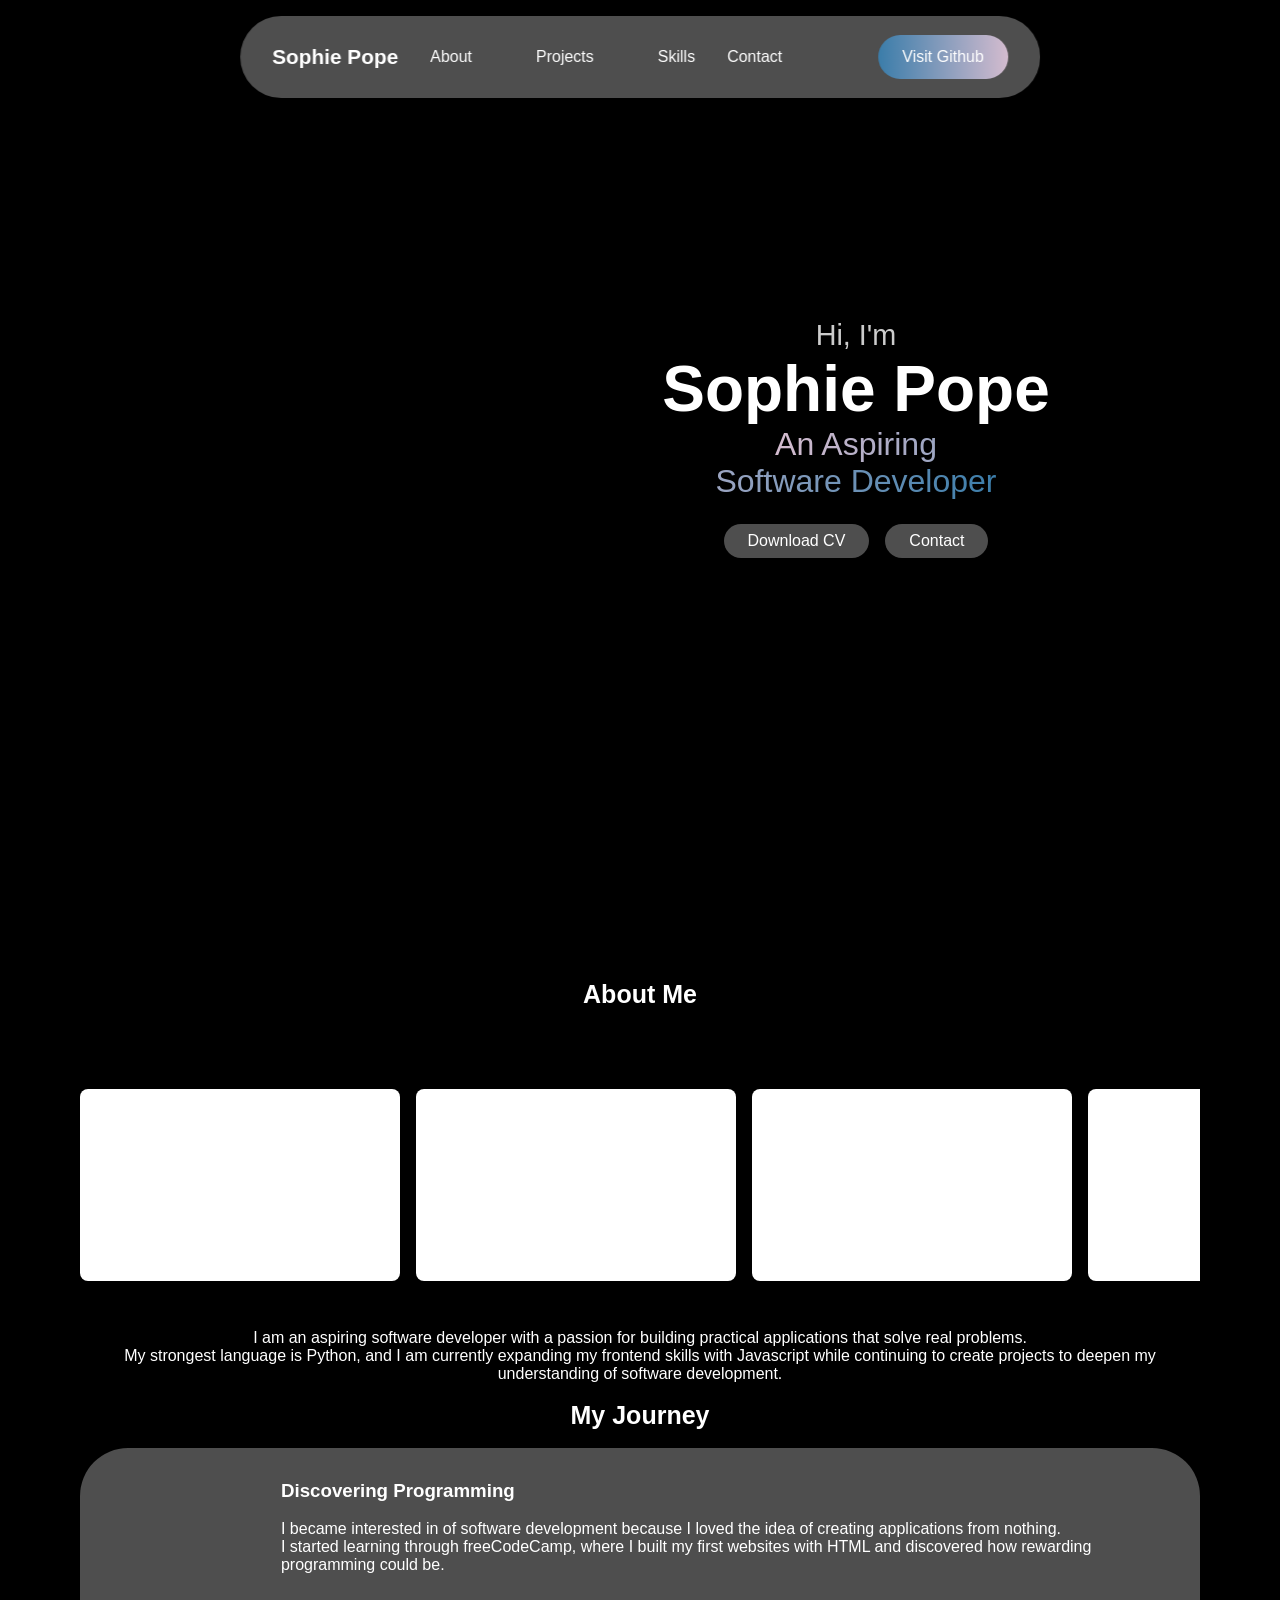
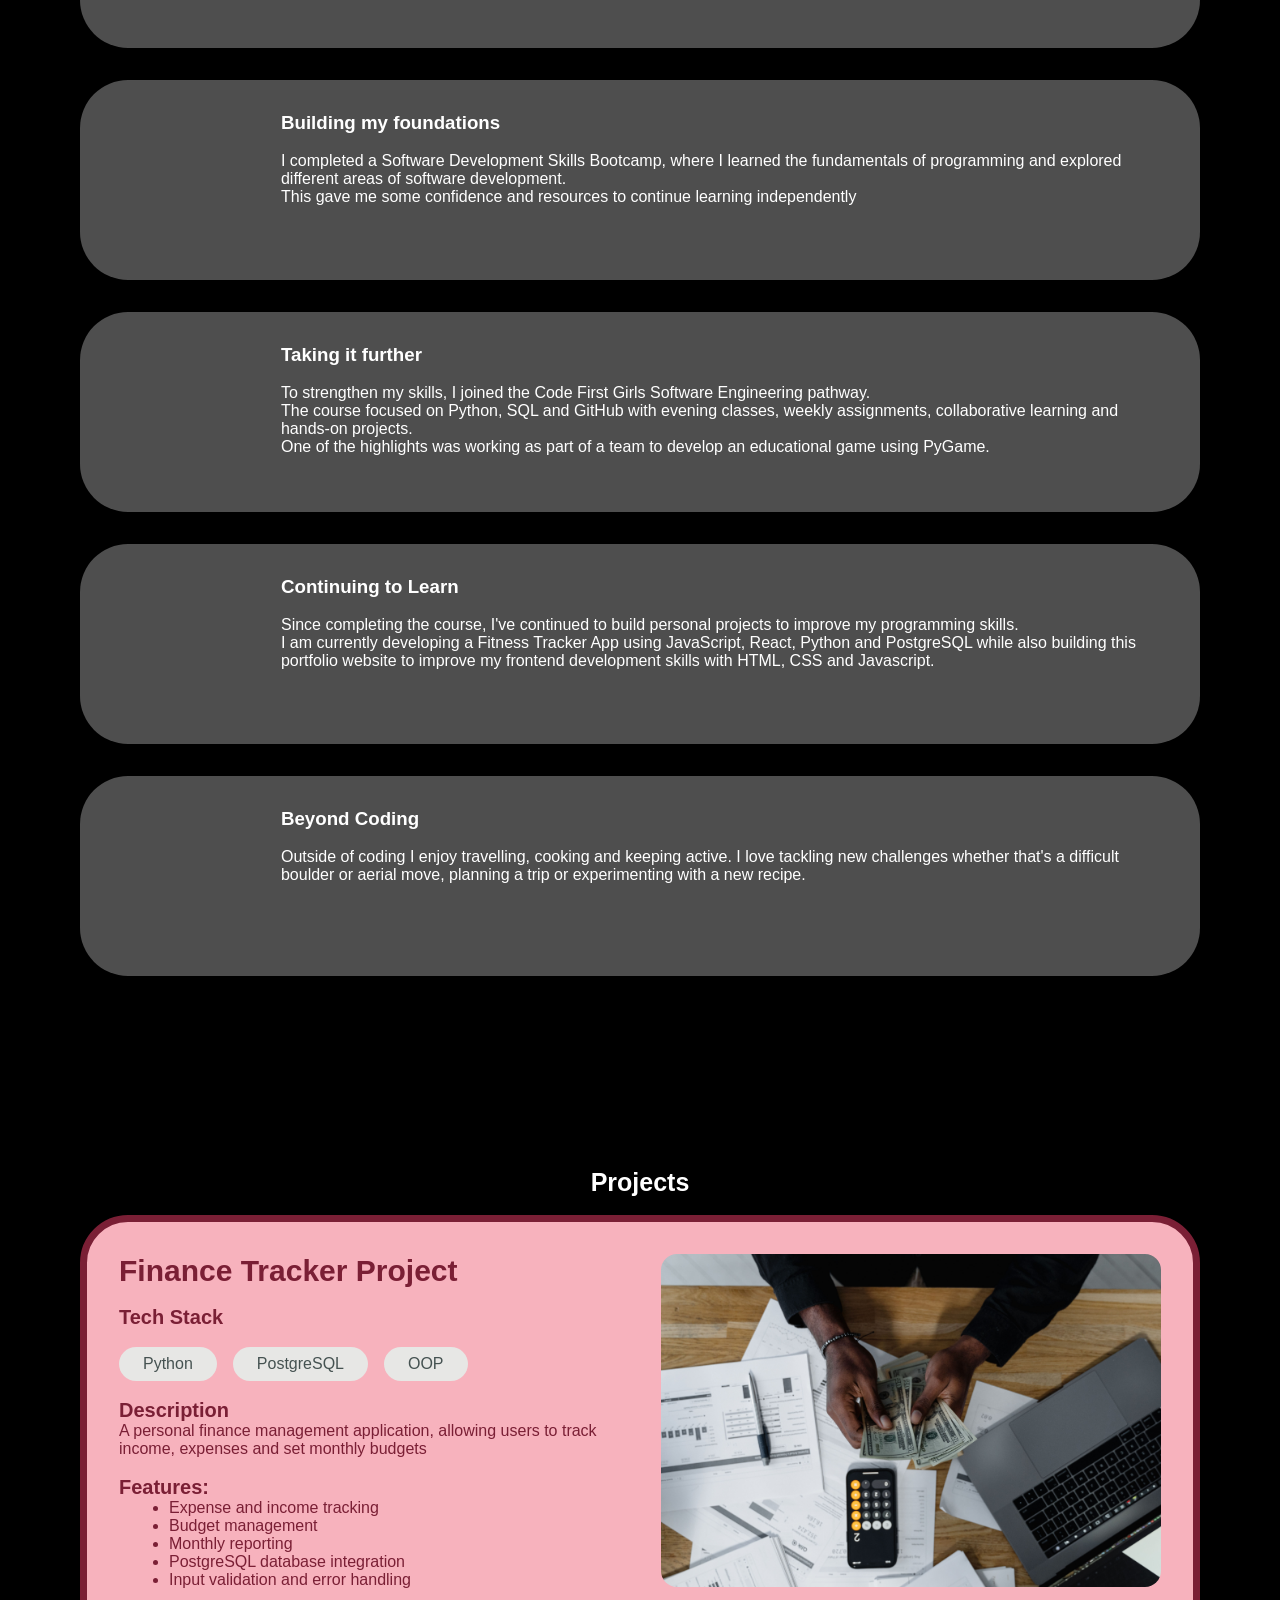
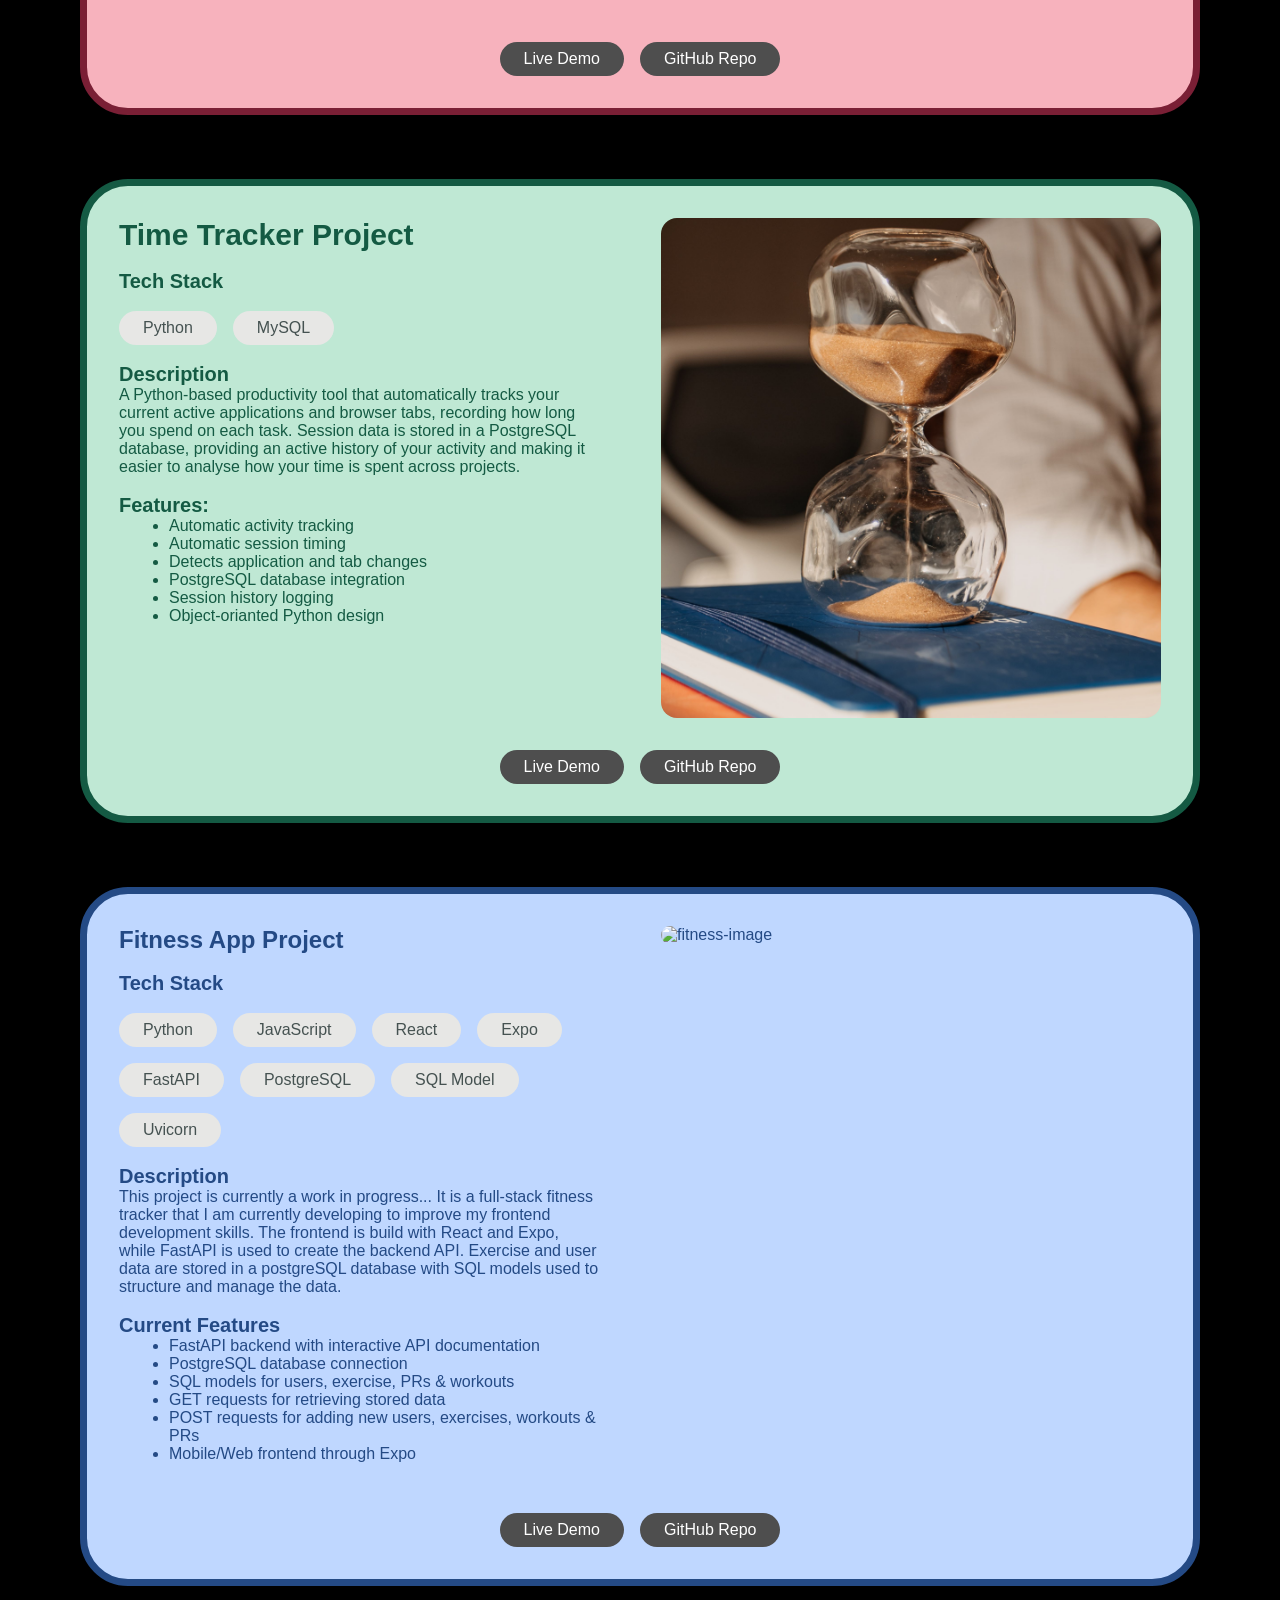
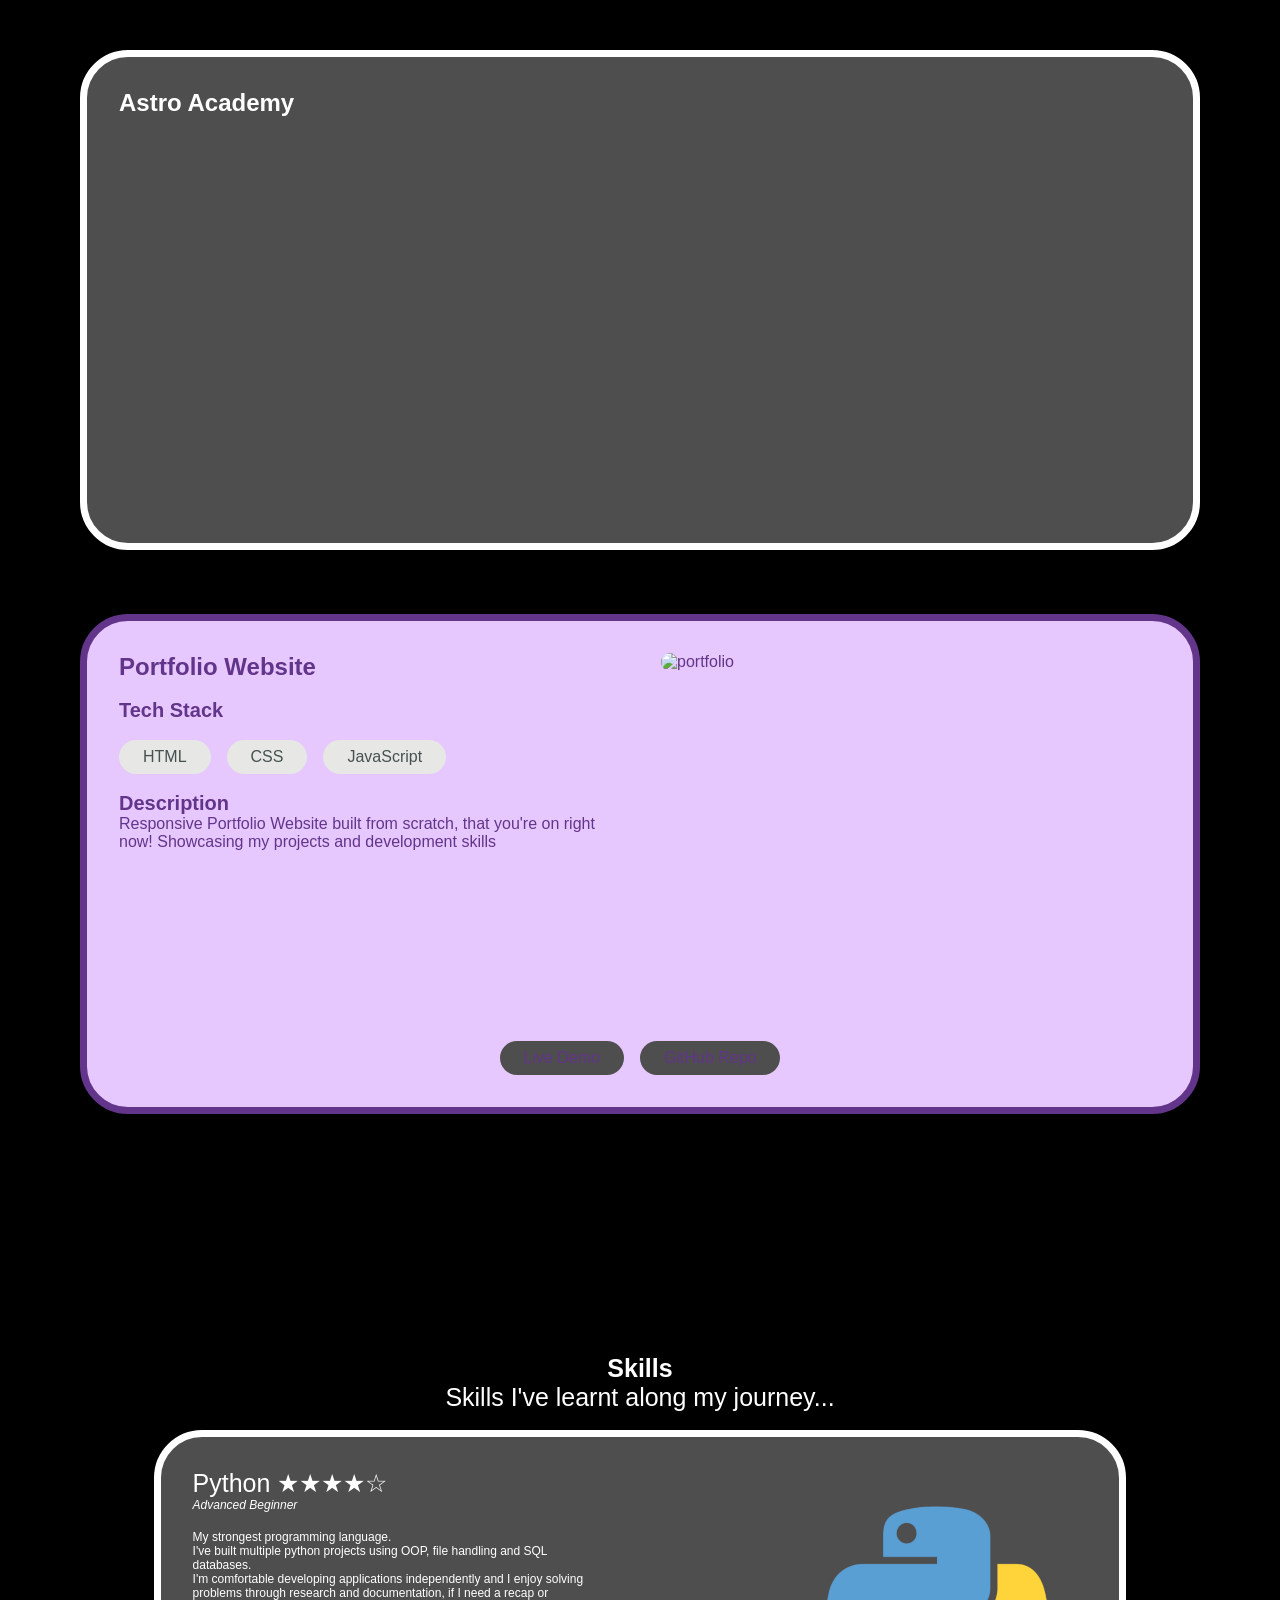
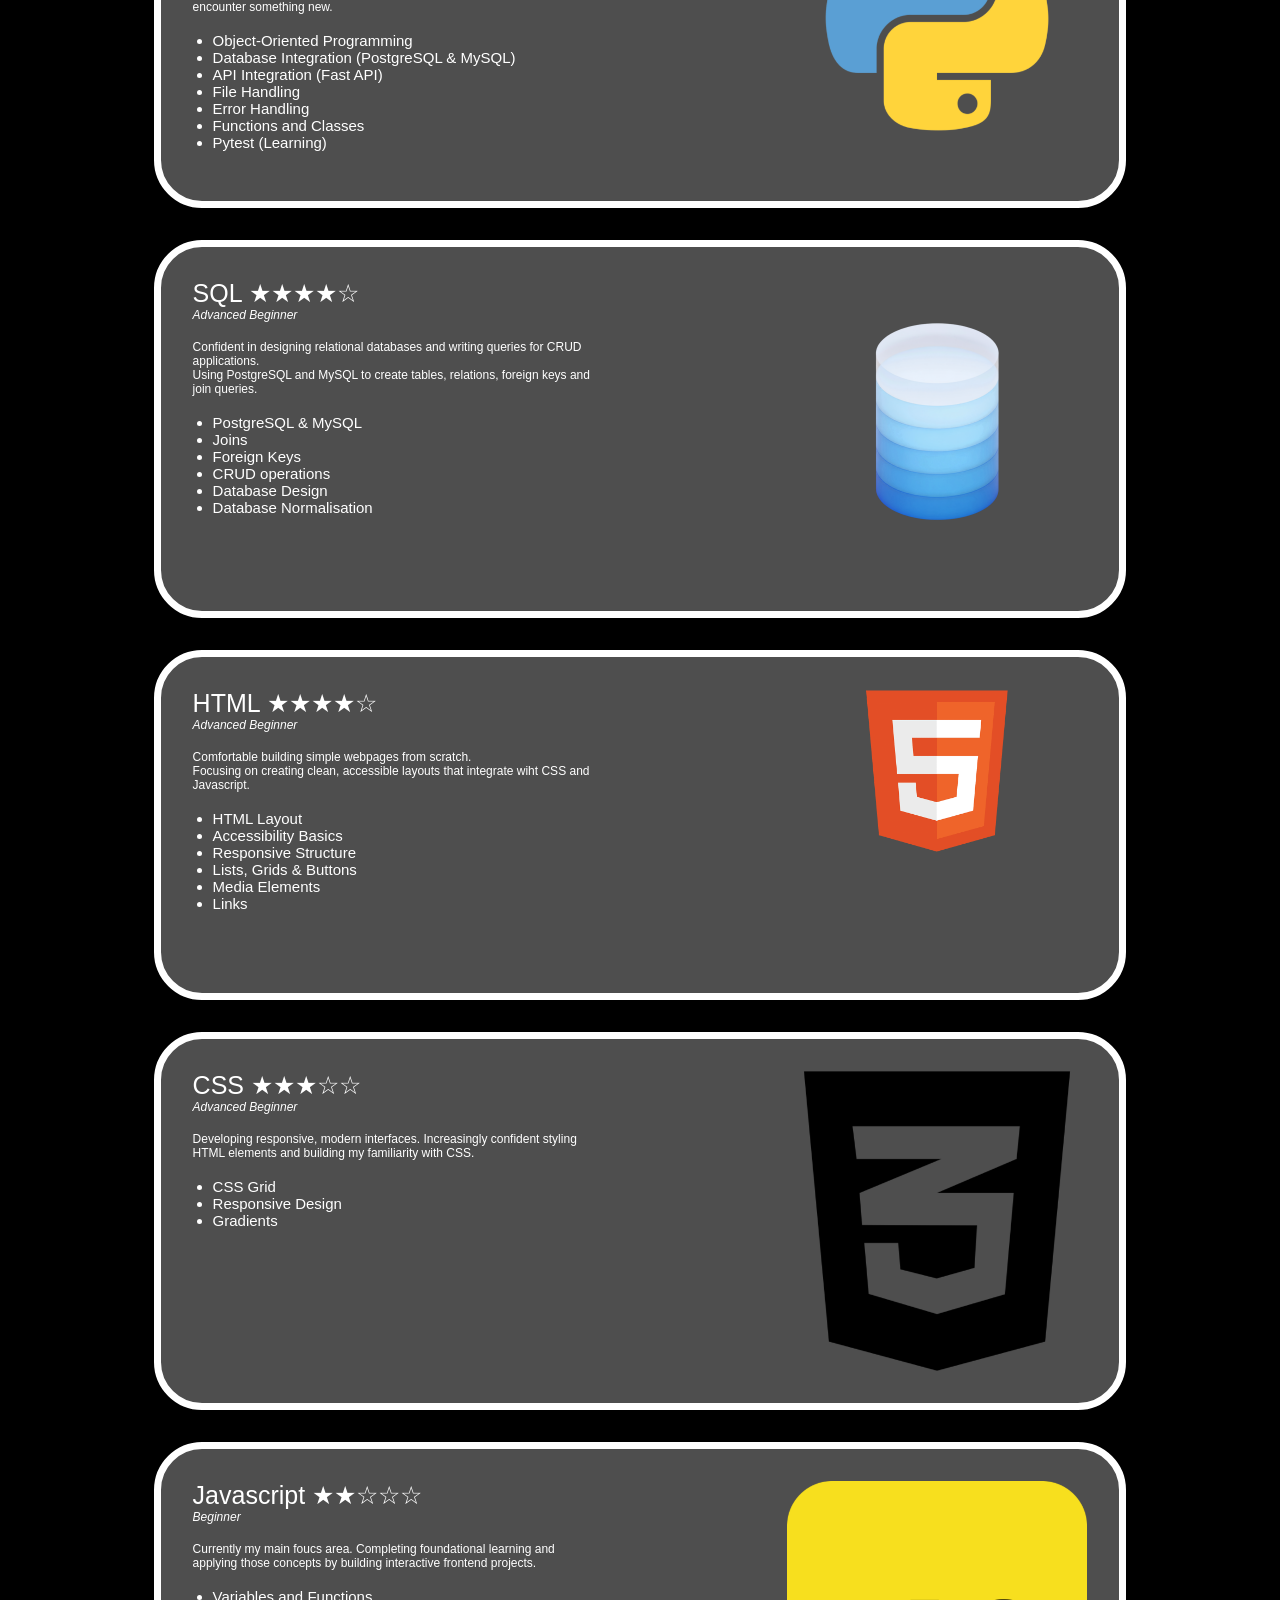
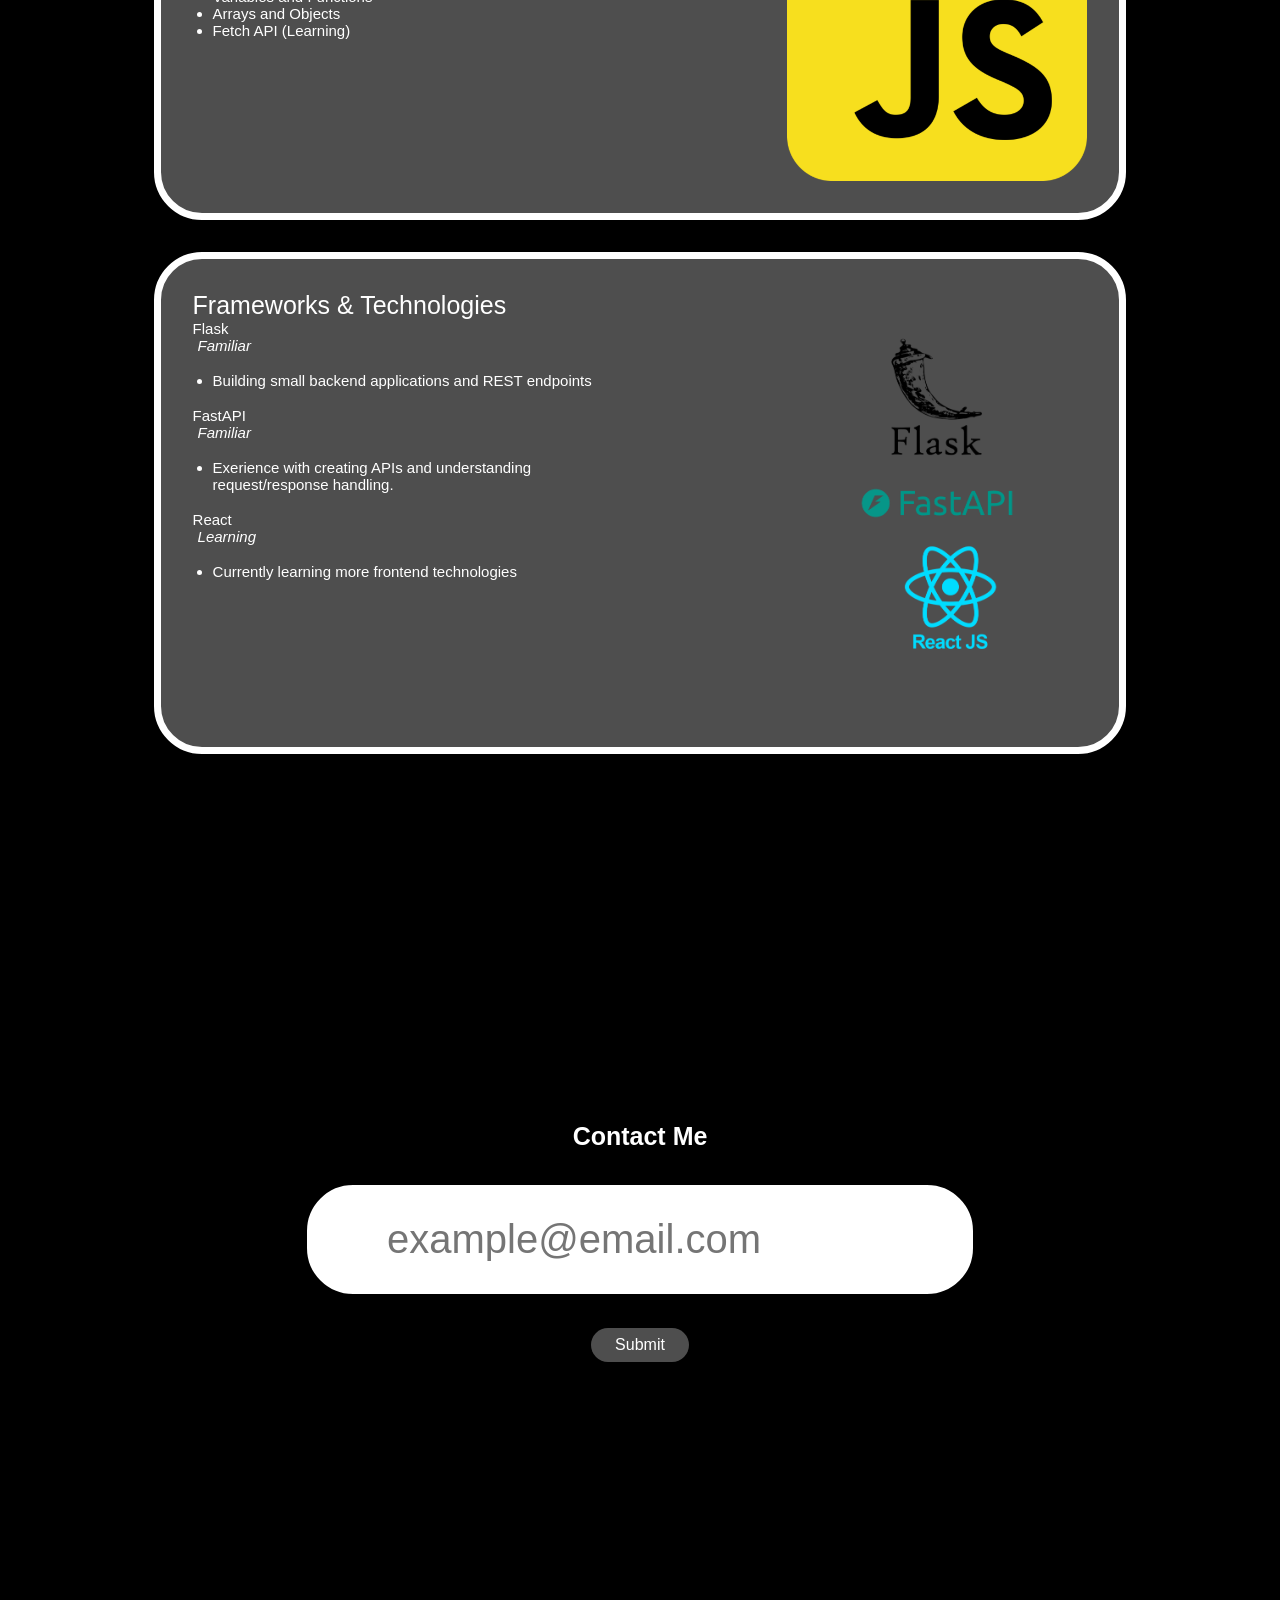
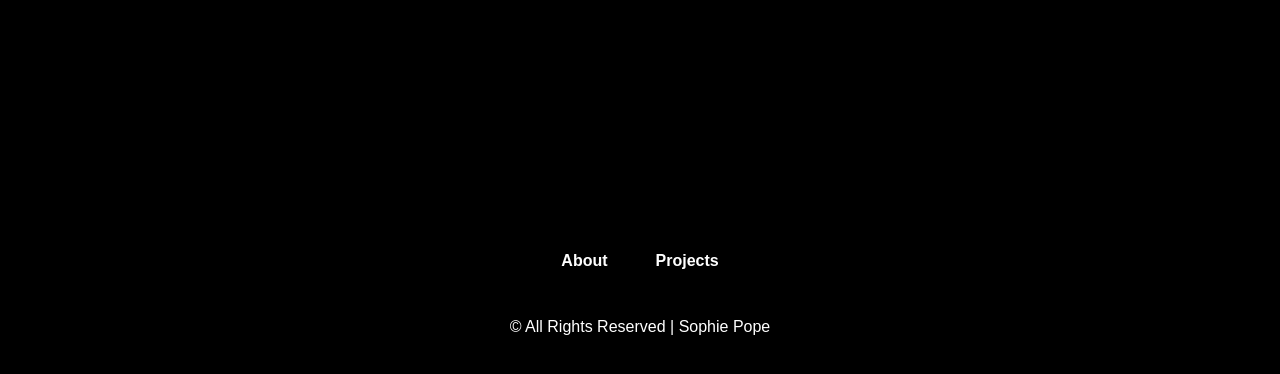
==== index.html @ 1cb298e9 "Adding an about me carousel" ====
<!DOCTYPE html>
<html lang="en">
  <head>
    <meta charset="UTF-8">
    <meta name="viewport" content="width=device-width, initial-scale=1.0"/>
    <link rel="stylesheet" href="styles.css"/>
    <link rel="stylesheet" href="https://cdnjs.cloudflare.com/ajax/libs/font-awesome/7.0.1/css/all.min.css"/>
    <title>Portfolio Website</title>
  </head>
  <body>
    <header class="header">
      <a href="#" class="logo"><span>Sophie Pope</span></a>

      <nav id="navbar">
        <ul class="nav-links">
          <li><a class="nav-link" href="#about">About</li>
          <li><a class="nav-link" href="#projects">Projects</li>
          <li><a class="nav-link" href="#skills">Skills</a></li>
          <li><a class="nav-link" href="#contact">Contact</li>
          </ul>
      </nav>
      
      <i class="fa-solid fa-bars" id="menu-icon"></i>

      <a href="https://github.com/sophpope" target="_blank">
        <button class="visit-btn">Visit Github</button>
      </a>
    </header>

    <section id="about" class="about">
      <div class="about-container">
        <img src="img.jpg" alt="">

        <div class="info-box">
          <div class="text">
            <h3>Hi, I'm</h3>
            <h1>Sophie Pope</h1>
            <span>An Aspiring <br> Software Developer</span>
          </div>

          <div class="btn-group">
            <div class="btn">Download CV</div>
            <div class="btn">Contact</div>
          </div>

          <div class="socials">
            <a href="https://github.com/sophpope" target="_blank">
              <i class="fa-brands fa-square-github"></i>
            </a>
            
            <a href="https://linkedin.com/in/sophie-pope-9448012b9" target="_blank">
              <i class="fa-brands fa-square-linkedin"></i>
            </a>
            
          </div>
        </div>
      </div>
    </section> 

    <section id="about-me" class="about-me">
      <div class="about-grid">
        <h2 class="section-title">About Me</h2>

        <div class="about-info">

          <div class="carousel">

            <div class="card">Card 1</div>
            <div class="card">Card 2</div>
            <div class="card">Card 3</div>
            <div class="card">Card 4</div>
            <div class="card">Card 5</div>
            <div class="card">Card 6</div>
            <div class="card">Card 7</div>
            <div class="card">Card 8</div>


          </div>
          
          <p id="intro" class="text">I am an aspiring software developer with a passion for building practical applications that solve real problems. <br> 
          My strongest language is Python, and I am currently expanding my frontend skills with Javascript while continuing to create projects to deepen my understanding of software development.</p><br>
        
          <h2 class="title">My Journey</h2><br>

          <div class="about-card card-one">
            <div class="about-text">
            <h3>Discovering Programming</h3><br>
            <p id="journey" class="text">I became interested in of software development because I loved the idea of creating applications from nothing.<br>
            I started learning through freeCodeCamp, where I built my first websites with HTML and discovered how rewarding programming could be. </p>
            </div>  
            <div class="about-icon"><i class="fa-solid fa-code"></i></div>
          </div>
          
          <div class="about-card card-two">
            <div class="about-text">
            <h3>Building my foundations</h3><br>
            <p id="foundations" class="text">I completed a Software Development Skills Bootcamp, where I learned the fundamentals of programming and explored different areas of software development.<br>
            This gave me some confidence and resources to continue learning independently</p>
            </div>
            <div class="about-icon"><i class="fa-solid fa-terminal"></i></div>
          </div>

          <div class="about-card card-three">  
            <div class="about-text">
            <h3>Taking it further </h3><br>
            <p id="progression" class="text">To strengthen my skills, I joined the Code First Girls Software Engineering pathway. <br>
            The course focused on Python, SQL and GitHub with evening classes, weekly assignments, collaborative learning and hands-on projects. <br>
            One of the highlights was working as part of a team to develop an educational game using PyGame.</p>
            </div>
            <div class="about-icon"><i class="fa-solid fa-code-branch"></i></div>
          </div>

          <div class="about-card card-four">  
            <div class="about-text">
            <h3>Continuing to Learn</h3><br>
            <p class="text">Since completing the course, I've continued to build personal projects to improve my programming skills.<br>
            I am currently developing a Fitness Tracker App using JavaScript, React, Python and PostgreSQL while also building this portfolio website to improve my frontend development skills with HTML, CSS and Javascript.
            </p> 
            </div>
            <div class="about-icon"><i class="fa-solid fa-laptop-code"></i></div>
          </div>

          <div class="about-card card-five">
            <div class="about-text">
            <h3>Beyond Coding</h3><br>
            <p id="intrests" class="text">Outside of coding I enjoy travelling, cooking and keeping active. I love tackling new challenges whether that's a difficult boulder or aerial move, planning a trip or experimenting with a new recipe.</p>
            </div>
            <div class="about-icon"><i class="fa-solid fa-earth-europe"></i></div>
          </div>
        </div>
      </div>

    </section>

       
    <section id="projects" class="projects">
      <h2 class="section-title">Projects</h2><br>

      <div class="projects-grid">
        <div class="project-card" id="finance">
          <div class="project-text">
            <h1>Finance Tracker Project</h1><br>
            
            <div class="card-content">
              <h2>Tech Stack</h2><br>
              <div class="stack">
                <p class="list">Python</p>
                <p class="list">PostgreSQL</p>
                <p class="list">OOP</p>
              </div><br>
              
          
              <h2>Description</h2>
              <p>A personal finance management application, allowing users to track income, expenses and set monthly budgets</p><br>
              <h2>Features:</h2>
                <ul>
                  <li>Expense and income tracking</li>
                  <li>Budget management</li>
                  <li>Monthly reporting</li>
                  <li>PostgreSQL database integration</li>
                  <li>Input validation and error handling</li>
                </ul>
            </div>
          </div>  
          
          <img src="images/projects/finance.jpg" alt="finance-image">

          <div class="btn-group">
            <a class="btn" href="finance-tracker-demo.html">Live Demo</a>
            <a class="btn" href="https://github.com/sophpope/Finance_Tracker.git" target="_blank">GitHub Repo</a>
          </div>
        </div>

        <div class="project-card" id="time">
          <div class="project-text">
            <h1>Time Tracker Project</h1><br>
            
            <div class="card-content">
              <h2>Tech Stack</h2><br>
              <div class="stack">
                <p class="list">Python</p>
                <p class="list">MySQL</p>
              </div><br>
          
              <h2>Description</h2>
              <p>A Python-based productivity tool that automatically tracks your current active applications and browser tabs, recording how long you spend on each task. Session data is stored in a PostgreSQL database, providing an active history of your activity and making it easier to analyse how your time is spent across projects. </p><br>
              <h2>Features:</h2>
                <ul>
                  <li>Automatic activity tracking</li>
                  <li>Automatic session timing</li>
                  <li>Detects  application and tab changes</li>
                  <li>PostgreSQL database integration</li>
                  <li>Session history logging</li>
                  <li>Object-orianted Python design</li>
                </ul>
            </div>
          </div>  

          <img src="images/projects/time.jpg" alt="time-image">

          <div class="btn-group">
            <a class="btn" href="time_tracker_demo.html">Live Demo</a>
            <a class="btn" href="https://github.com/sophpope/time_tracker.git" target="_blank">GitHub Repo</a>
          </div>
        </div>

        <div class="project-card" id="fitness">
          <div class="project-text">
          
            <h2>Fitness App Project</h2><br>
            <div class="card-content">
              <h2>Tech Stack</h2><br>
              <div class="stack">
                <p class="list">Python</p>
                <p class="list">JavaScript</p>
                <p class="list">React</p>
                <p class="list">Expo</p>
              
                <p class="list">FastAPI</p>
                <p class="list">PostgreSQL</p>
                <p class="list">SQL Model</p>
                <p class="list">Uvicorn</p>
              </div><br>

              <h2>Description</h2>
              <p>This project is currently a work in progress...
                It is a full-stack fitness tracker that I am currently developing to improve my frontend development skills.

                The frontend is build with React and Expo, while FastAPI is used to create the backend API. 
                Exercise and user data are stored in a postgreSQL database with SQL models used to structure and manage the data. 
              </p><br>
              <h2>Current Features</h2>
              <ul>
                <li>FastAPI backend with interactive API documentation</li>
                <li>PostgreSQL database connection</li>
                <li>SQL models for users, exercise, PRs & workouts</li>
                <li>GET requests for retrieving stored data </li>
                <li>POST requests for adding new users, exercises, workouts & PRs </li>
                <li>Mobile/Web frontend through Expo</li>
              </ul>
              <br>
            </div>
          </div>
            
          <img src="images/projects/fitness.png" alt="fitness-image">

          <div class="btn-group">
            <a class="btn" href="fitness-app-demo.html">Live Demo</a>
            <a class="btn" href="https://github.com/sophpope/Workouts.git" target="_blank">GitHub Repo</a>
          </div>
        </div>

        <div class="project-card">
          <div class="project-text">
            <h2>Astro Academy</h2>

          </div>
        </div>

        <div class="project-card" id="portfolio">
          <div class="project-text">
            <h2>Portfolio Website</h2><br>
            <div class="card-content">
              <h2>Tech Stack</h2><br>
              <div class="stack">
                <p class="list">HTML</p>
                <p class="list">CSS</p>
                <p class="list">JavaScript</p>
              </div><br>
              
              <h2>Description</h2>
              <p>Responsive Portfolio Website built from scratch, that you're on right now! Showcasing my projects and development skills</p><br>
            </div>
          </div>

          <img src="?" alt="portfolio">

          <div class="btn-group">
            <div class="btn">Live Demo</div>
            <div class="btn">GitHub Repo</div>
          </div>
        </div>


      </div>
    </section>

    <section id="skills" class="skills-stack">
      <h3 class="section-title">Skills</h3>
      <p class="section-title">Skills I've learnt along my journey...</p><br>

      <div class="skills-info">
        <div class="skills-grid-card">
          <div class="skills-text">
            <span class="title"><i class="fa-brands fa-python"></i> Python ★★★★☆</span>
            <p class="confidence">Advanced Beginner</p><br>
    
            <p>My strongest programming language.<br>
              I've built multiple python projects using OOP, file handling and SQL databases. <br>
              I'm comfortable developing applications independently and I enjoy solving problems through research and documentation, if I need a recap or encounter something new.</p><br>
            <ul>
              <li>Object-Oriented Programming</li>
              <li>Database Integration (PostgreSQL & MySQL)</li>
              <li>API Integration (Fast API)</li>
              <li>File Handling</li>
              <li>Error Handling</li>
              <li>Functions and Classes</li>
              <li>Pytest (Learning)</li>
            </ul><br>
          </div>
          <img src="images/skills/python.png" alt="python-logo"/>
        </div>


        <div class="skills-grid-card">
          <div class="skills-text">
            <span class="title"><i class="fa-solid fa-database"></i> SQL ★★★★☆</span>
            <p class="confidence">Advanced Beginner</p><br>  
            <p>Confident in designing relational databases and writing queries for CRUD applications. <br>
              Using PostgreSQL and MySQL to create tables, relations, foreign keys and join queries.</p> <br>
            <ul>
              <li>PostgreSQL & MySQL</li>
              <li>Joins</li>
              <li>Foreign Keys</li>
              <li>CRUD operations</li>
              <li>Database Design</li>
              <li>Database Normalisation</li>
            </ul><br>
          </div>
          <img src="images/skills/sql.png" alt="database-icon"/>
        </div>


        <div class="skills-grid-card">
          <div class="skills-text">
            <span class="title"><i class="fa-brands fa-html5"></i> HTML ★★★★☆</span>
            <p class="confidence">Advanced Beginner</p><br>
            <p>Comfortable building simple webpages from scratch. <br> Focusing on creating clean, accessible layouts that integrate wiht CSS and Javascript.</p><br>
            <ul>
              <li>HTML Layout</li>
              <li>Accessibility Basics</li>
              <li>Responsive Structure</li>
              <li>Lists, Grids & Buttons </li>
              <li>Media Elements</li>
              <li>Links</li>
            </ul><br>
          </div>
          <img src="images/skills/html.png" alt="html-logo">
        </div>

        <div class="skills-grid-card">
          <div class="skills-text">
            <span class="title"><i class="fa-brands fa-css"></i> CSS ★★★☆☆</span>
            <p class="confidence">Advanced Beginner</p><br>
            <p>Developing responsive, modern interfaces. Increasingly confident styling HTML elements and building my familiarity with CSS. </p><br>
            <ul>
              <li>CSS Grid</li>
              <li>Responsive Design</li>
              <li>Gradients</li>
            </ul><br>
          </div>
          <img src="images/skills/CSS.png" alt="css-icon"/>
        </div>

        <div class="skills-grid-card">
          <div class="skills-text">
            <span class="title"><i class="fa-brands fa-square-js"></i>Javascript ★★☆☆☆</span>
            <p class="confidence">Beginner</p><br>
            <p>Currently my main foucs area. Completing foundational learning and applying those concepts by building interactive frontend projects.</p><br>
            <ul>
              <li>Variables and Functions</li>
              <li>Arrays and Objects</li>
              <li>Fetch API (Learning)</li>
            </ul><br>
          </div>
          <img src="images/skills/javascript.png" alt="javascript-logo" >
        </div>

        <div class="skills-grid-card">
          <div class="skills-text">
            <span class="title">Frameworks & Technologies</span><br>
            
            <ul>
              <li class="title">Flask</li>
              <li class="confidence">Familiar</li><br>
              <li>Building small backend applications and REST endpoints</li><br>
              <li class="title">FastAPI</li>
              <li class="confidence">Familiar</li><br>
              <li>Exerience with creating APIs and understanding request/response handling.</li><br>
              <li class="title">React</li>
              <li class="confidence">Learning</li><br>
              <li>Currently learning more frontend technologies</li>
            </ul><br>
          </div>
          <img src="images/skills/frameworks.png" alt="framework-logos">
        </div>
          
      </div>
    </section>

    

            
    

    <section class="contact" id="contact">
      <div class="input-box">

        <h2 class="section-title">Contact Me</h2>
        <div class="input">
          <input type="text" placeholder="example@email.com">
          <i class="fa-solid fa-envelope"></i>
        </div>
        <div class="btn">Submit</div>
      </div>
    </section>

    <footer>

      <ul>
        <li>
          <a href="#about">About</a>
        </li>

        <li>
          <a href="#projects">Projects</a>

        </li>
      </ul>
      <p class="copyright">© All Rights Reserved | Sophie Pope</p>
    </footer>
     
   


  
  

    <script src="script.js"></script>
  </body>
  </html>
---- styles.css ----
*{
  margin: 0;
  padding: 0;
  box-sizing: border-box;
  font-family: "Arial";
  text-decoration: none;
  scroll-behavior: smooth;
  list-style: none;
 
}
/* Removing the purple links */
a{
  color: white
}

body{
  background:black;
  color: white;
}

header{
  position: fixed;
  top: 1rem;
  left: 50%;
  transform: translateX(-50%);
  display: flex;
  align-items: center;
  justify-content: center;
  gap: 5rem;
  background-color: #4e4e4e;
  backdrop-filter: blur(8px);
  color: white;
  padding: 0.5rem 1.5rem;
  border-radius: 3rem;
  z-index: 1000;
  
}

.logo{
  color: white;
  font-size: 1.3rem;
  font-weight: 600;
  text-wrap: nowrap;
  white-space: nowrap;
  transition: 0.3s ease-in-out;
  display: flex;
  align-items: center;
  justify-content: center;
  min-height: 50px;

}

.logo:hover{
  transform: scale(1.1);
}

.nav-links{
  display: flex;
  gap:2rem; 
  align-items: center;
  justify-content: center;
  min-height: 50px; 
}

li a{
  position: relative;
  color: white;
  font-weight: 300;
}

li a::before{
  position: absolute;
  content: '';
  width: 0;
  left: 0;
  height: 5px;
  top: 25px;
  border-radius: 1rem;
  transition: 0.3s ease-in-out;
  background: linear-gradient(to right, #D4BCCF, #3b7daa);
}

li a:hover::before{
  width:100%;
}

.visit-btn{
  padding: 0.8rem 1.5rem;
  border-radius: 3rem;
  border: none;
  font-weight: 500;
  font-size: 1rem;
  color: white;
  cursor: pointer;
  text-wrap: nowrap;
  transition: 0.3s ease-in-out;
  background: linear-gradient(to right, #3b7daa, #D4BCCF);
  
}

.visit-btn:hover{
  background: linear-gradient(to right, #D4BCCF, #3b7daa);
  transform: scale(1.03);
}

#menu-icon{
  color: white;
  font-size: 2rem;
  display: none;
}

section{
  min-height: 100vh;
  padding: 8rem 12%;
  width: 100%;
  position: relative;

}

.about{
  display: flex;
  align-items: center;
  justify-content: center;
}

.about .about-container{
  display: flex;
  align-items: center;
  justify-content: center;
  gap: 10rem;

}

.about img{
  width: 30vw;
  border-radius: 50%;

}

.info-box{
  display: flex;
  flex-direction: column;
  text-align: center;
  align-items: center;
  justify-content: center;
  gap: 1.5rem;
}

.info-box h3{
  font-size: 1.8rem;
  font-weight: 500;
  opacity: 0.8;

}

.info-box h1{
  font-size: 4rem;
  font-weight: 600;
}

.info-box span{
  background: linear-gradient(to right, #D4BCCF, #3b7daa);
  background-clip: text;
  color: transparent;
  font-size: 2rem;
}

.btn-group{
  display: flex;
  gap: 1rem;
  grid-area: buttons;
  justify-content: center;
  align-items: center;

}

.btn{
  border-radius: 3rem;
  padding: 0.5rem 1.5rem;
  border: none;
  cursor: pointer;
  font-weight: 500;
  text-wrap: nowrap;
  transition: 0.2s ease-in-out;
  display: inline-flex;
  justify-content: center;
  align-items: center;
  background-color: #4e4e4e;
}

.btn:hover{
  background-color: #E7E7E5;
  color: #4e4e4e;
}

.socials{
  display: flex;
  gap: 2rem;
}

.socials i{
  font-size: 2.5rem;
  cursor: pointer;
  transition: 0.2s ease-in-out;
  color: white;
}

.socials i:hover{
  transform: scale(1.1);
}

::-webkit-scrollbar{
  background-color: pink;
}

::-webkit-scrollbar-track{
  background-color: white;
}

::-webkit-scrollbar-thumb{
  background: #202833;
}
/* Card Carousel */

.carousel{
  width:100%;
  overflow-x: auto;
  margin: 3em auto;
  display: flex;
  gap: 1em;
}

.carousel::-webkit-scrollbar{
  display: none;
}

.carousel::scroll-button(right){
  content: right;
  border: none;
  background-color: white;

}

.card{
  flex: 0 0 20em;
  height: 12em;
  background-color: white;
  padding: 1em;
  border-radius: .5em;
  text-align: center;
  align-content: center;
}
/* About Me Section */

.about-grid{
  width: 100%;
  display: grid;
  grid-template-columns: auto-fit, minmax(200px, 1fr);
  gap: 2rem;
}

.about-card{
  position: sticky;
  top: 150px;
  border-radius: 3rem;
  padding: 2rem;
  cursor: pointer;
  transition: 0.2s ease-in-out;
  background-color: #4e4e4e;
  min-height: 200px;
  margin-bottom: 2rem;
  display: grid;
  align-items: start;
  grid-template-columns: 0.2fr 1.05fr;

}

.about-card.card-one.active{
  background: #BDD4D3;
  color: #455251;
  transform: scale(1.02);
}

.about-card.card-two.active{
  background: #b381cc;
  color: #455251;
  transform: scale(1.02);
}

.about-card.card-three.active{
  background: #edbc7c;
  color: #455251;
  transform: scale(1.02);
}

.about-card.card-four.active{
  background: #a5f48b;
  color: #455251;
  transform: scale(1.02);
}

.about-card.card-five.active{
  background: #61a296;
  color: #455251;
  transform: scale(1.02);
}

.about-text{
  text-align: left;
  grid-column: 2;
  grid-row: 1;
}
.about-icon{
  padding-top: 10px;
  padding-left: 10px;
  font-size: 4rem;
  align-items: center;
  grid-column: 1;
  grid-row: 1;
}

.about-me{
  min-height: 100vh;
  padding: 5rem;
  display: grid;
  gap: 3rem;
  color: white;
}

#intro{
  text-align: center;
}



/* Projects Section */


.projects{
  width: 100%;
  min-height: 100vh;
  padding: 5rem;
  color: white;
}

.projects-grid{
  width: 100%;
  display: grid;
  grid-template-columns: 1fr;
  gap: 2rem;
}

.project-card{
  position: sticky;
  top: 150px;
  border-radius: 3rem;
  padding: 2rem;
  cursor: pointer;
  transition: 0.2s ease-in-out;
  background-color: #4e4e4e;
  min-height: 500px;

  display: grid;
  align-items: start;
  grid-template-columns: 0.95fr 1.05fr;
  grid-template-rows: 1fr auto;
  gap: 2rem;
  margin-bottom: 2rem;
  grid-template-areas: "text image" "buttons buttons";
  border-style: solid;
  border-width: 7px;
}

.project-card.active{
  transform: scale(1.02);
}

.project-text{
  grid-area: text;
  min-width: 0;
}

.card-content h2{
  font-size: 20px;
}
.project-card h1{
  font-size: 30px;
  font-style: bold;
}

.card-content li{
  list-style-type: disc;
  text-align: left;
  padding-left: -10rem;
  margin-left: 50px;

}

.list{
  border-radius: 3rem;
  padding: 0.5rem 1.5rem;
  background-color: #E7E7E5;
  color: #455251;
}

.stack{
  display:flex;
  flex-wrap: wrap;
  gap: 1rem;
  justify-content: flex-start;
  align-items: center;
}

.project-card img{
  width: 100%;
  max-width: 500px;
  max-height: 500px;
  border-radius: 1rem;
  border: black;
  object-fit: cover;
  justify-self: end;
  align-self: start;
  grid-area: image;
}

#finance{
  background-color: #F7B2BD;
  color: #7A1F35;
  border-color:#7A1F35; 
}

#time{
  background-color: #BFE8D4;
  color: #145A43;
}

#fitness{
  background-color: #BFD7FF;
  color: #244A85;
}

#portfolio{
  background-color: #E6C8FF;
  color: #63358A;
}




/* Skills Section */

.section-title{
  text-align: center;
  font-size: 25px;
  font-style: bold ;
}

.title{
  font-size: 25px;
  font-style: bold ;
  text-align: center;
}

.confidence{
  font-style: italic;
}

.skills{
  min-height: 100vh;
  padding: 5rem;
  display: grid;
  grid-template-columns: 1fr 1.5fr;
  gap: 3rem;
  align-items: center;
  background-color: #BFE8D4;
  color: white;
}


.skills-grid-card{
  position: sticky;
  top: 150px;
  border-radius: 3rem;
  padding: 2rem;
  cursor: pointer;
  transition: 0.2s ease-in-out;
  background-color: #4e4e4e;
  min-height: 350px;

  display: grid;
  align-items: start;
  grid-template-columns: 0.95fr 1.05fr ;
  gap: 2rem;
  margin-bottom: 2rem;
  border-style: solid;
  border-width: 7px;
}

.skills-grid-card.active{
  background: #c4e3e7;
  color: #155e63;
  transform: scale(1.02);
}

.skills-grid-card img{
  max-width: 300px;
  border-radius: 1rem;
  justify-self: end;
  align-self: start;
}
.skills-grid-card p{
  font-size: 12px;
}

.skills-grid-card li.title{
  list-style-type: none;
  text-align: left;
  padding-left: -10rem;
  margin-left: 0px;
  font-size: 15px;
  font-style: bold;
}

.skills-grid-card li.confidence{
  list-style: none;
  text-align: left;
  font-style: italic;
  margin-left: 5px;
}

.skills-grid-card li{
  list-style-type: disc;
  text-align: left;
  padding-left: -10rem;
  margin-left: 20px;
  font-size: 15px;
}


.skills-grid-card i{
  font-size: 1, 5rem;
  margin-bottom: 1rem;
}

.skills-grid-card span{
  font-size: 1, 5rem;
  font-weight: 500;
}

.input-box{
  display:flex;
  flex-direction: column;
  align-items: center;
  justify-content: center;
  text-align: center;
  gap: 2rem;
  margin-top: 5rem;

}

.input-box input{
  border-radius: 3rem;
  border: 2px solid black;
  padding: 2rem 8rem;
  font-size: 3rem;

}

.input-box input::placeholder{
  font-size: 3rem;
}

.input{
  position: relative;
}

.input i{
  position: absolute;
  font-size: 4rem;
  top: 50%;
  left: 10px;
  transform: translate(50%, -50%);
}

footer{
  bottom: 0;
  left: 0;
  height: 10rem;
  width: 100%;
  display: flex;
  flex-direction: column;
  gap: 1rem;
  align-items: center;
  justify-content: center;
  background-color:black;
  
}

footer ul{
  display: flex;
  align-items: center;
  gap: 3rem;

}

footer ul li a{
  color: white;
  font-weight: 600;
}

.copyright{
  font-size: 300;
  margin-top: 2rem;
  color: white;
}

/* Demo Videos */

.return-home{
  display: inline-block;
  font-size: 2.5rem;
  cursor: pointer;
  transition: 0.2s ease-in-out;
  color: white;

}
  
.return-home i:hover{
  transform: scale(1.1);
}

.video{
  width: 100%;
  aspect-ratio: 16 / 9;
  border-radius: 1rem;
  overflow: hidden;
}

.video iframe{
  width: 100%;
  height: 100%;
  object-fit: contain;
  display: block;
}

.demo-video{
  text-align: center;
  display: inline-block;
  padding-bottom: 5rem;
}

.github{
  display: inline-block;
  padding: 5rem;
  font-size: 2rem;


}

 

/* Setting rules for smaller screens */

@media(max-width:1280px){
  header{
    padding: 1rem 2rem;
    gap: 2rem;
  }
  .about .about-container{
    gap:3rem;
  }
  .input-box input{
    padding: 2rem 5rem;
    font-size: 2.5rem;
  }
  .input input::placeholder{
    font-size: 2.5rem;
  }
  .input-box i{
    font-size: 2.5rem;
  }
}

@media(max-width:768px){
  header{
    gap: 1rem;
    padding: 1rem 1rem;
  }
  header .logo{
    font-size: 1rem;
  }
  header .visit-btn{
    display: none;
  }
  .about-container{
    flex-direction:column;
  }
  .input-box input{
    padding: 1rem 2rem;
    font-size: 1.8rem;
  }
  .input-box input::placeholder{
    font-size: 1.5rem;
  }
  .input-box i{
    display: none;
  }
  .grid{
    grid-template-columns: repeat(1,1fr);
  }

}



@media(max-width:600px){  
  header #menu-icon{
    display: block
  }
  .nav-links{
    position: absolute;
    top: 100%;
    margin-top: 1rem;
    width: 10rem;
    padding: 1rem;
    color: white;
    display: flex;
    flex-direction: column;
    text-align: center;
    background: #00000075;
    border-radius: 3rem;
    display: none;
    justify-content: space-between;
  }

  nav:hover .nav-links{
    display: flex;
  }
  .nav-links li{
    margin-top: 1.5rem;
    padding: 1rem;
    align-items: center;
  }
  .nav-links.active{
    display: block;
  }
  header{
    padding: 1rem 5rem;

  }
  header .logo{
    font-size: 1.5rem;
  }
  .about-container img{
    width: 80vw;
  }
  .input-box input{
    padding: 0.5rem 3rem;
    width: 80%;
    font-size: 1.5rem;

  }
  .input-box input::placeholder{
    font-size: 1.5rem;

  }
  footer ul{
    gap: 1rem;
  }
}
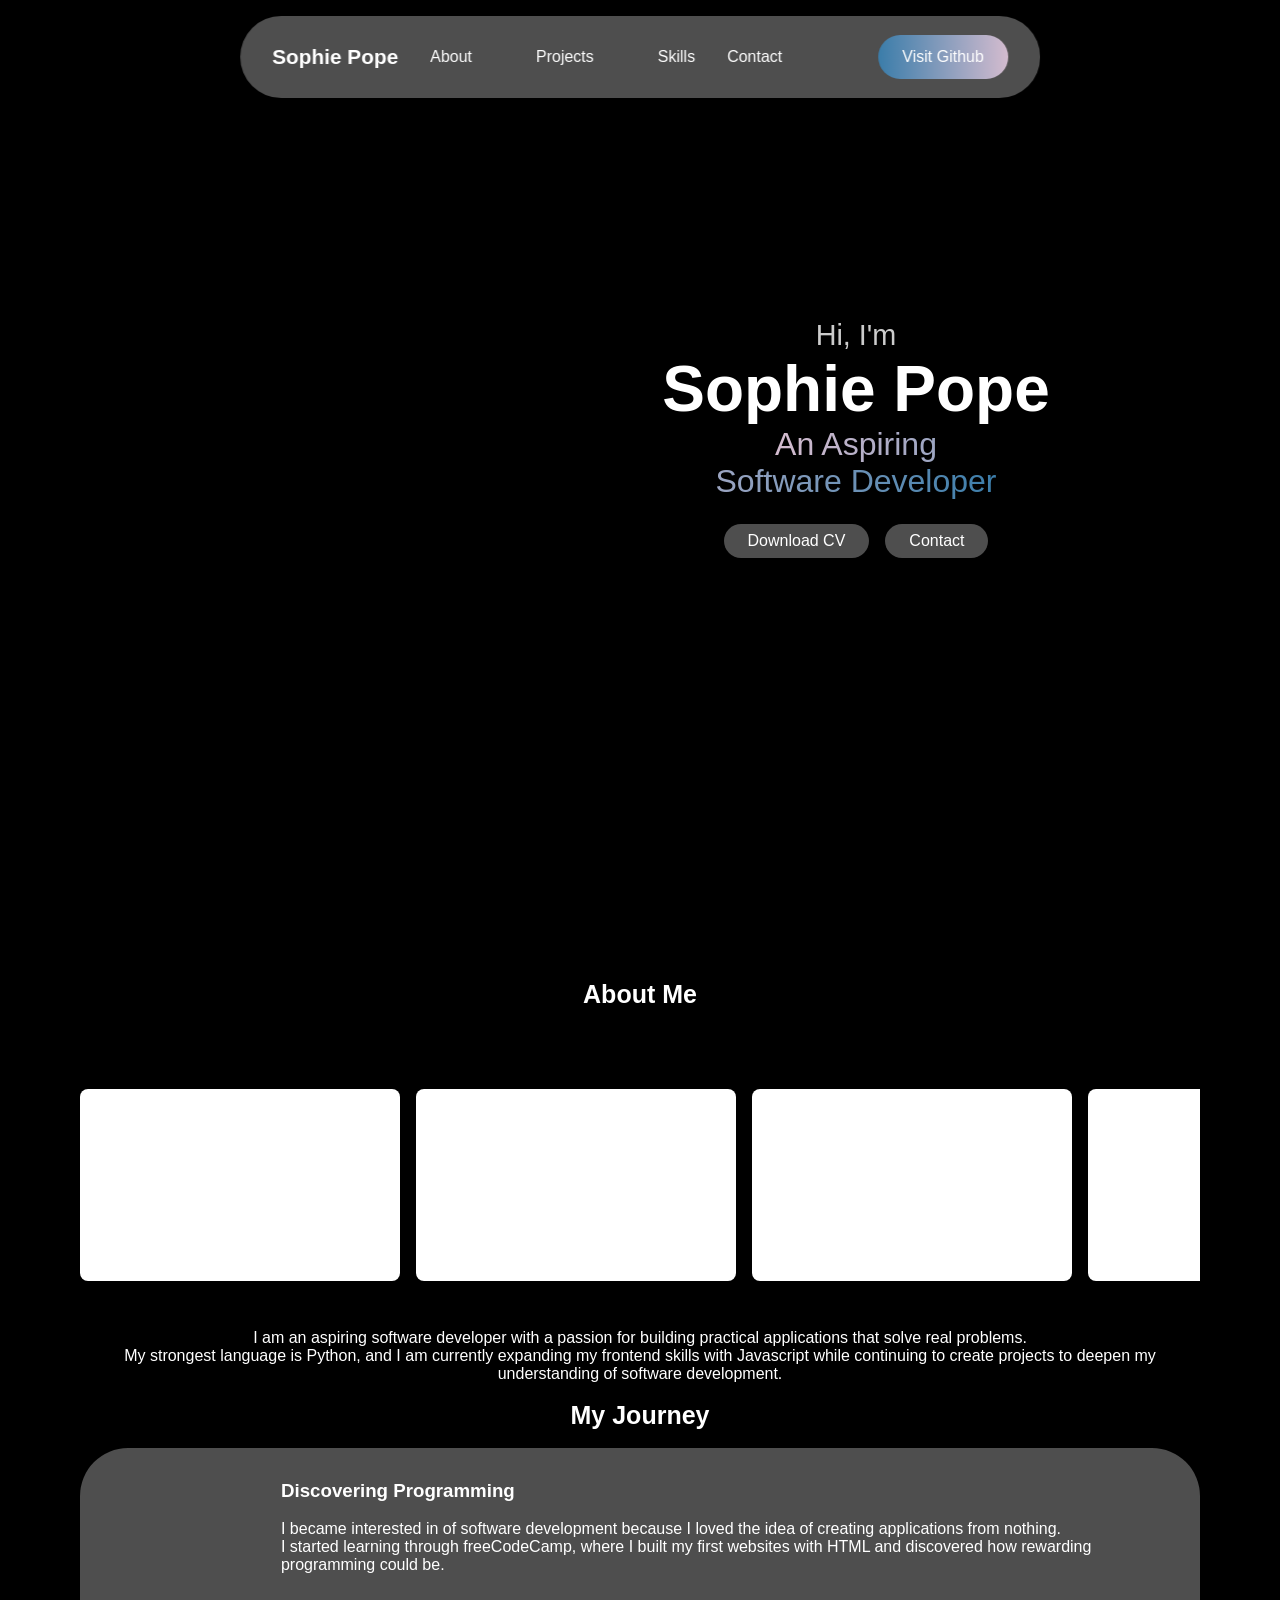
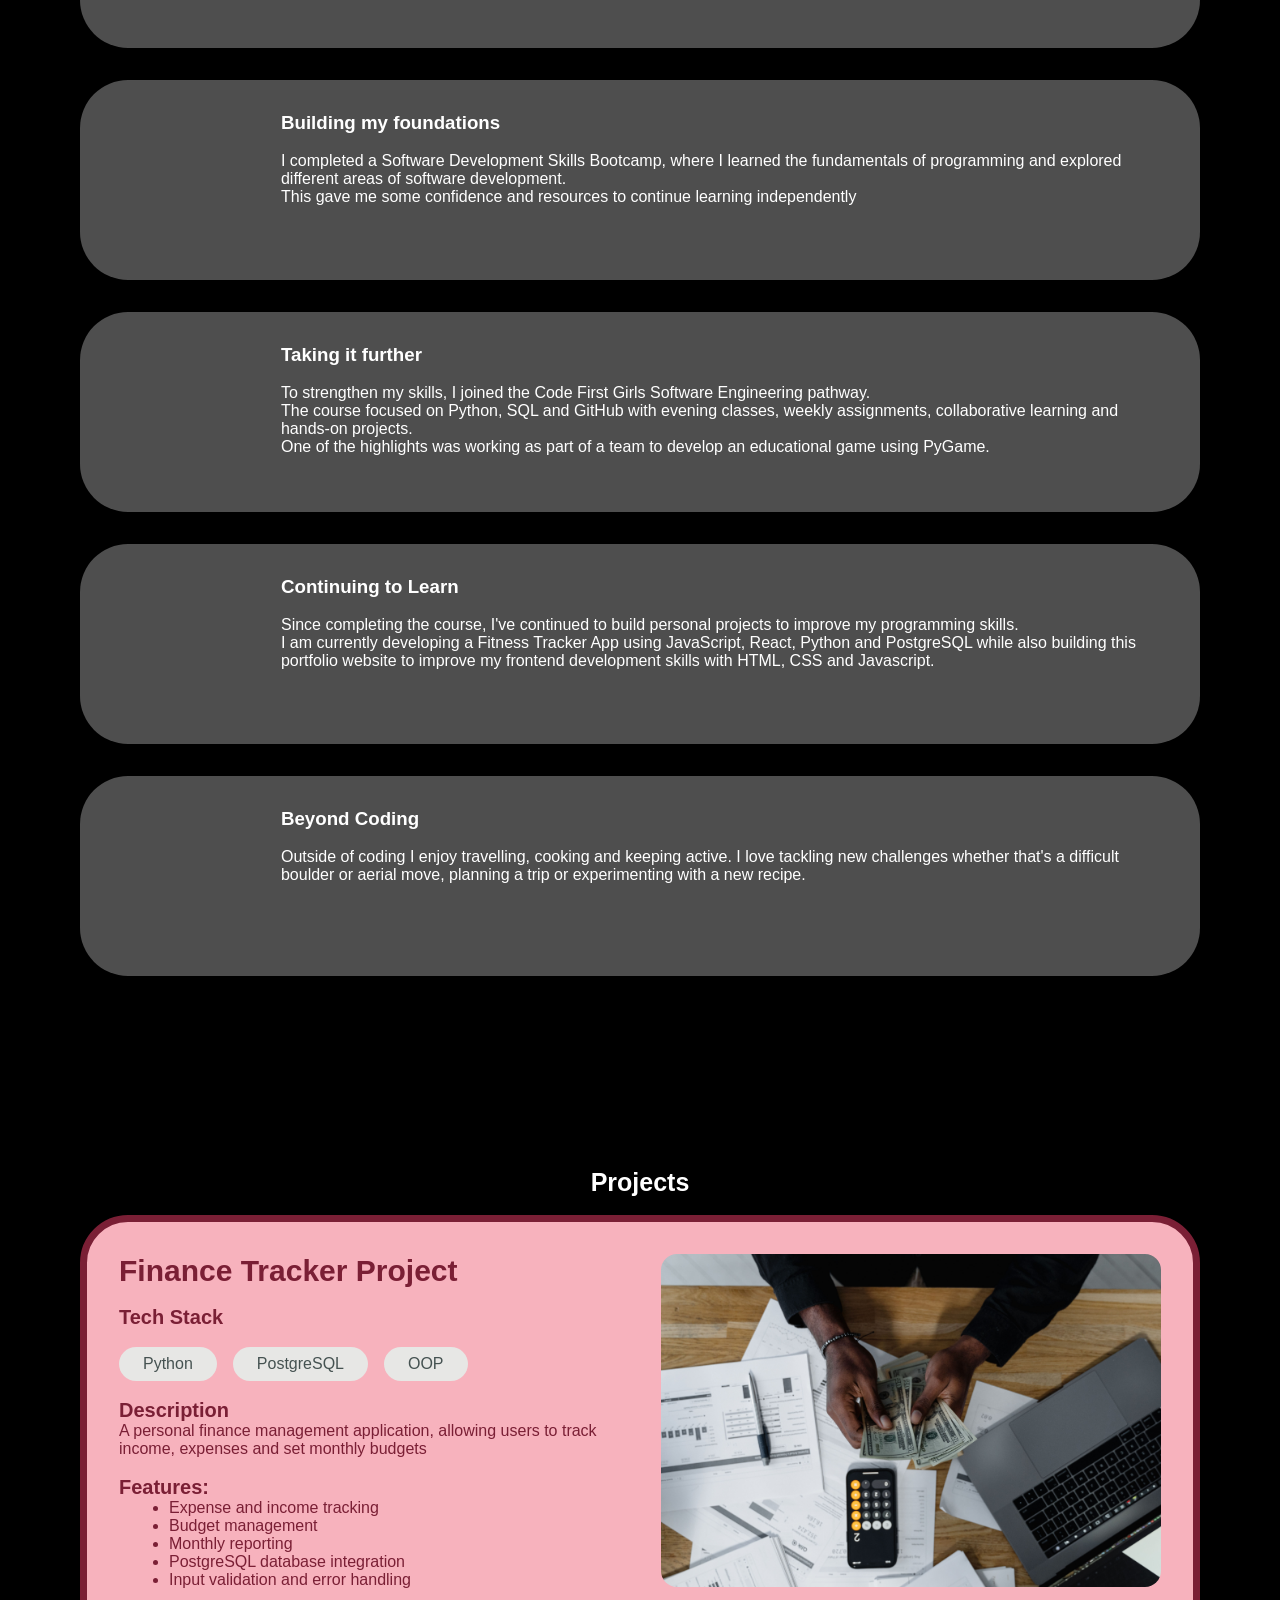
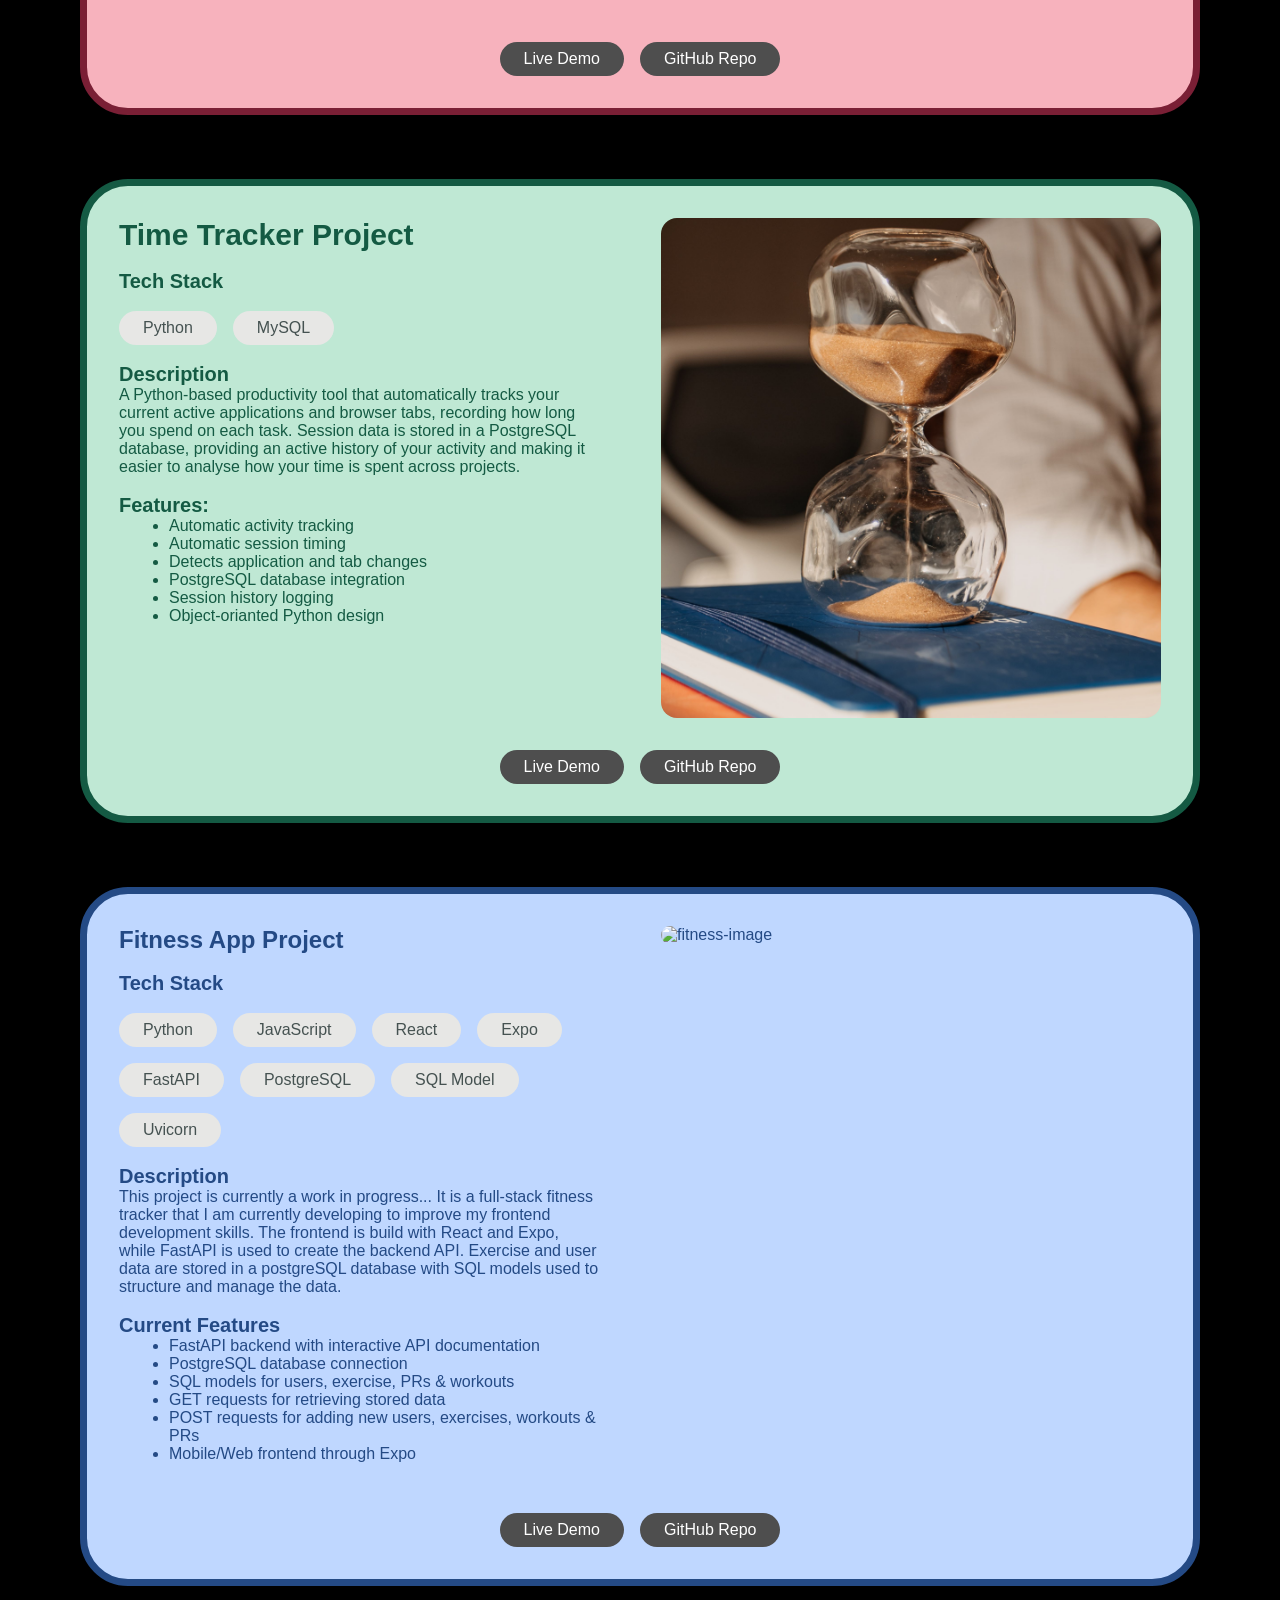
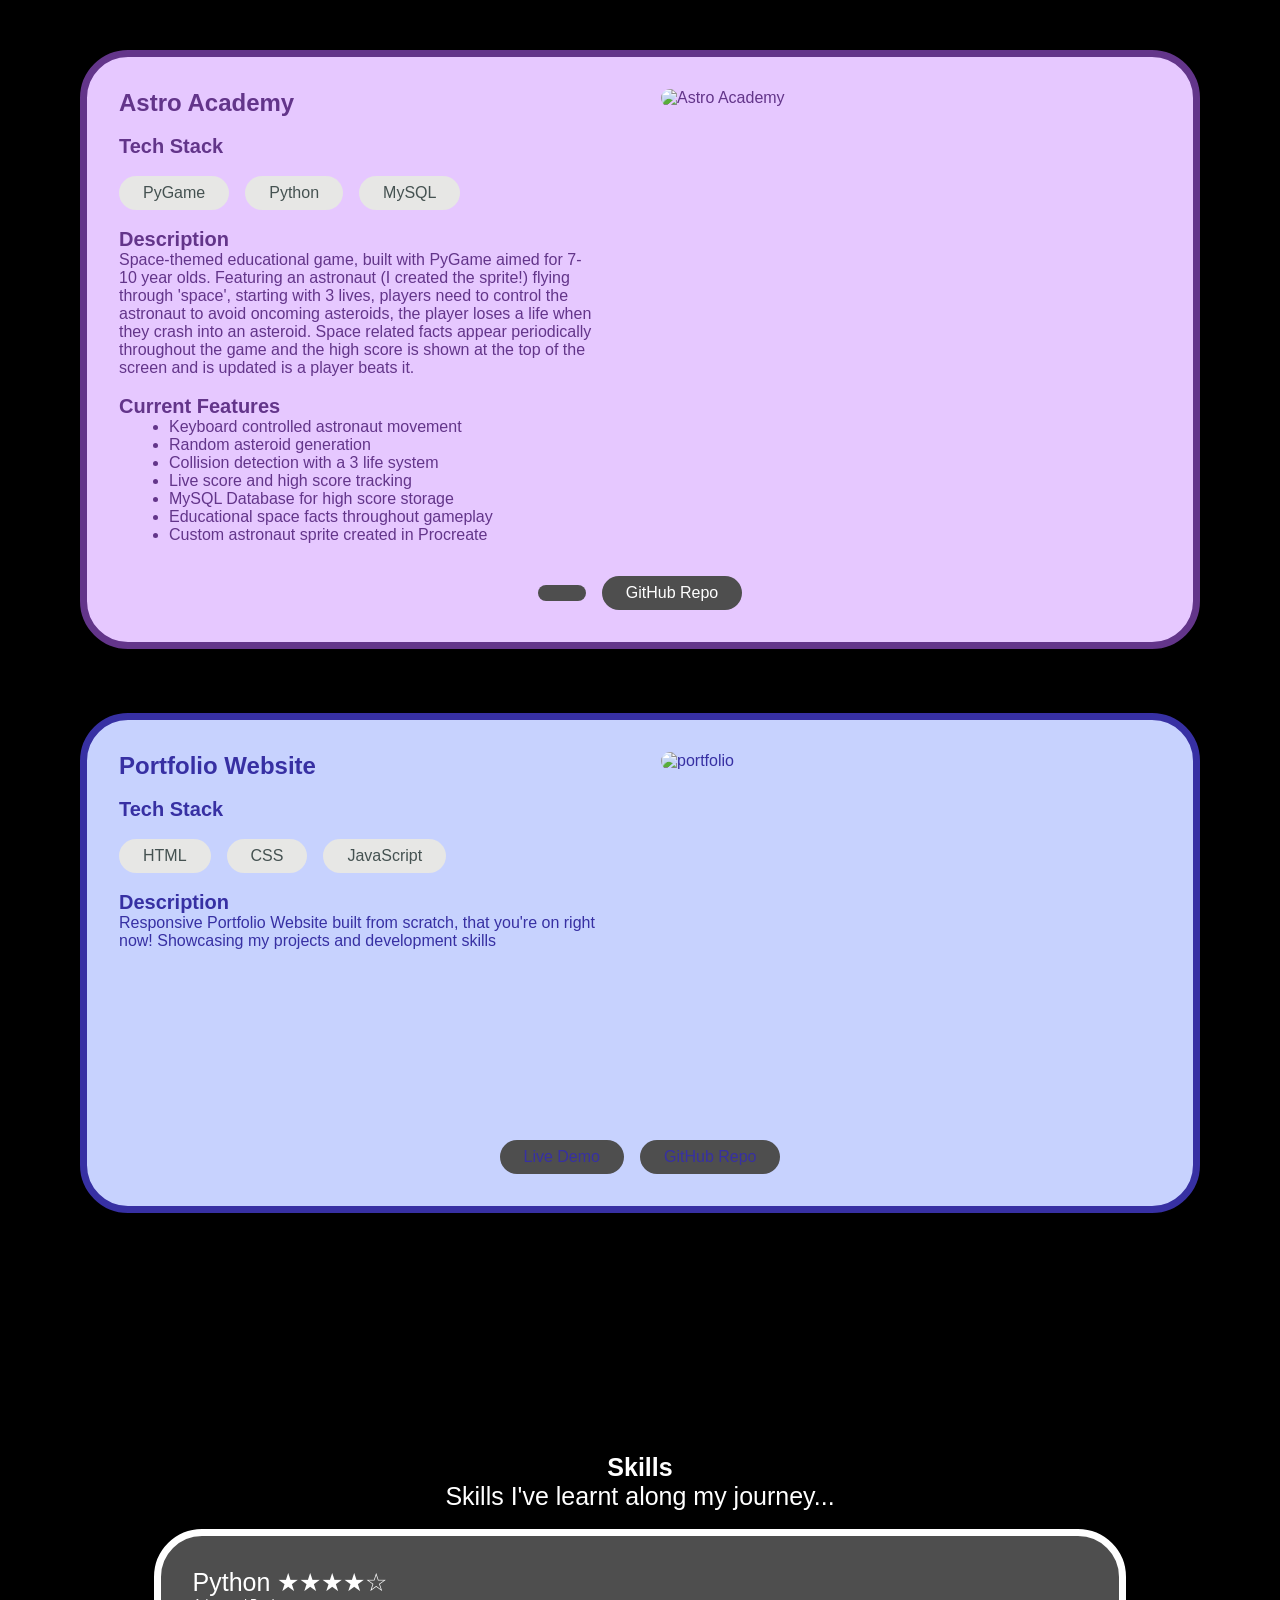
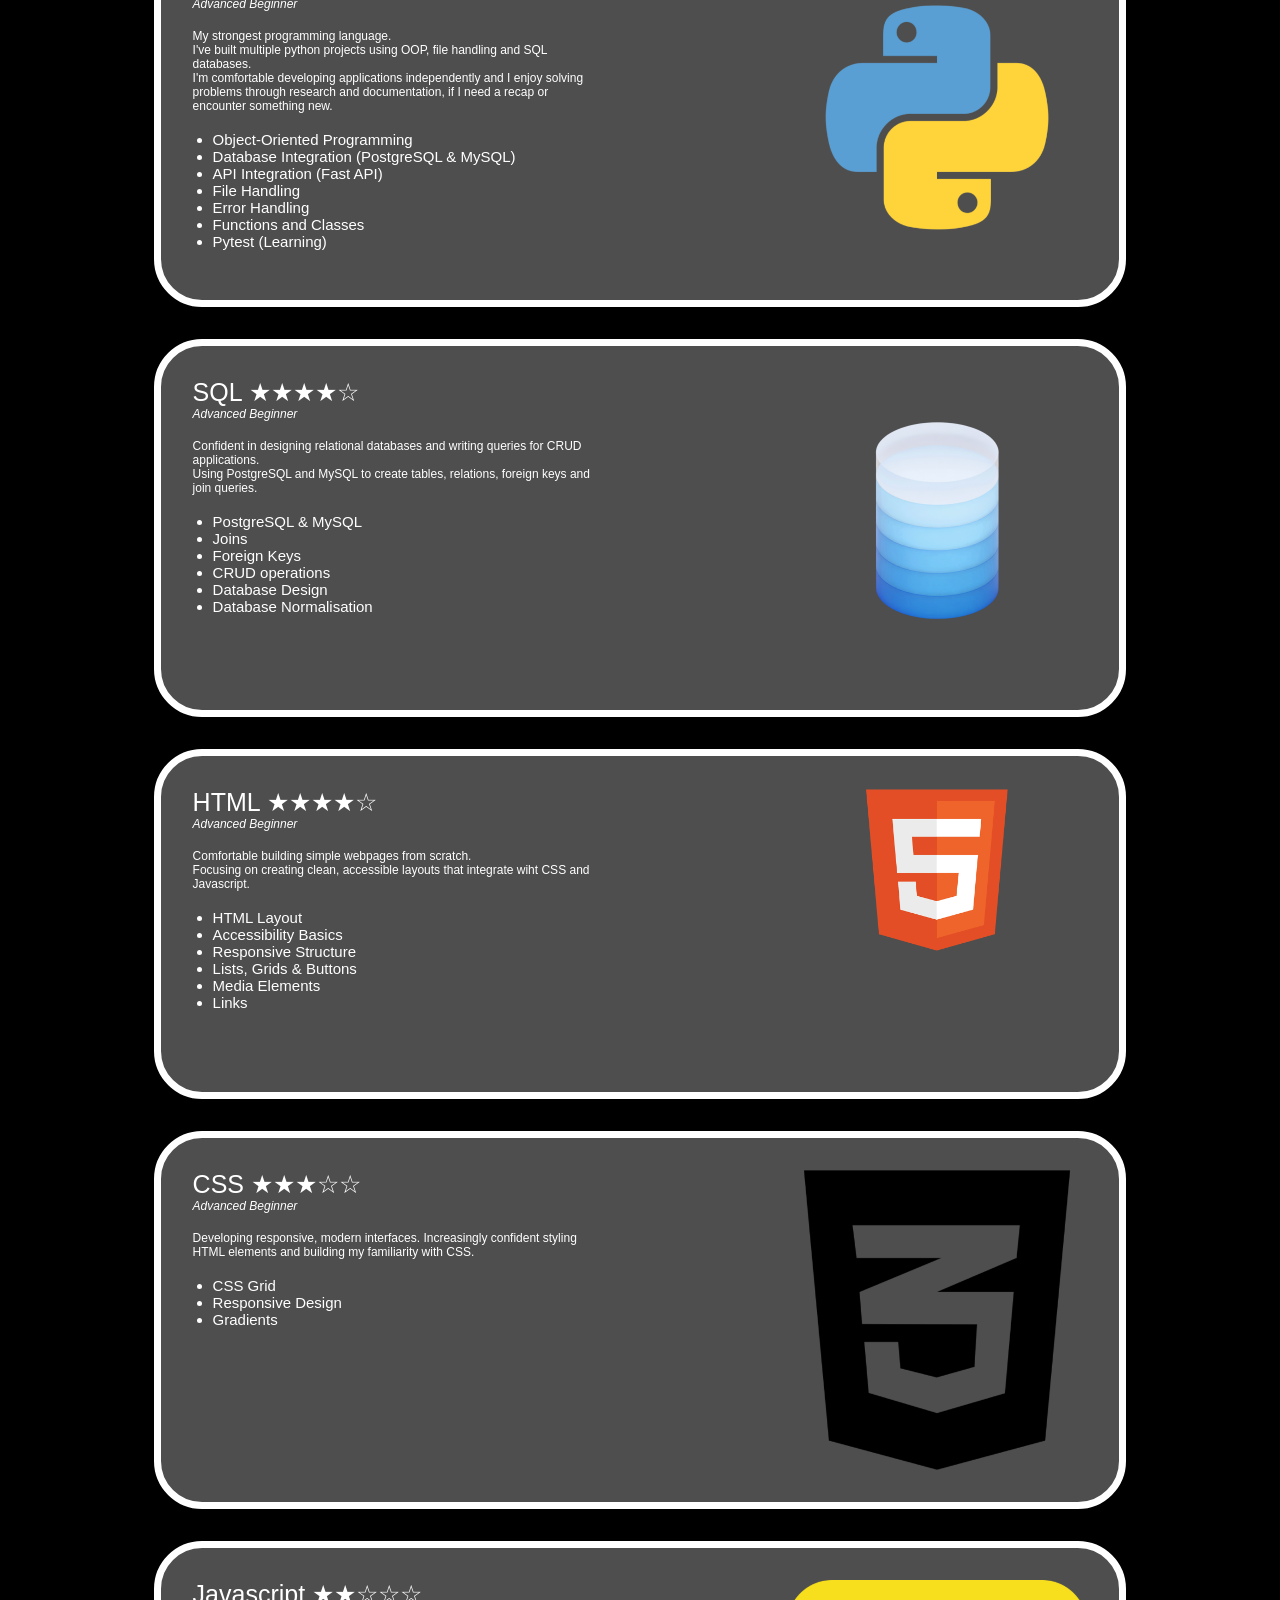
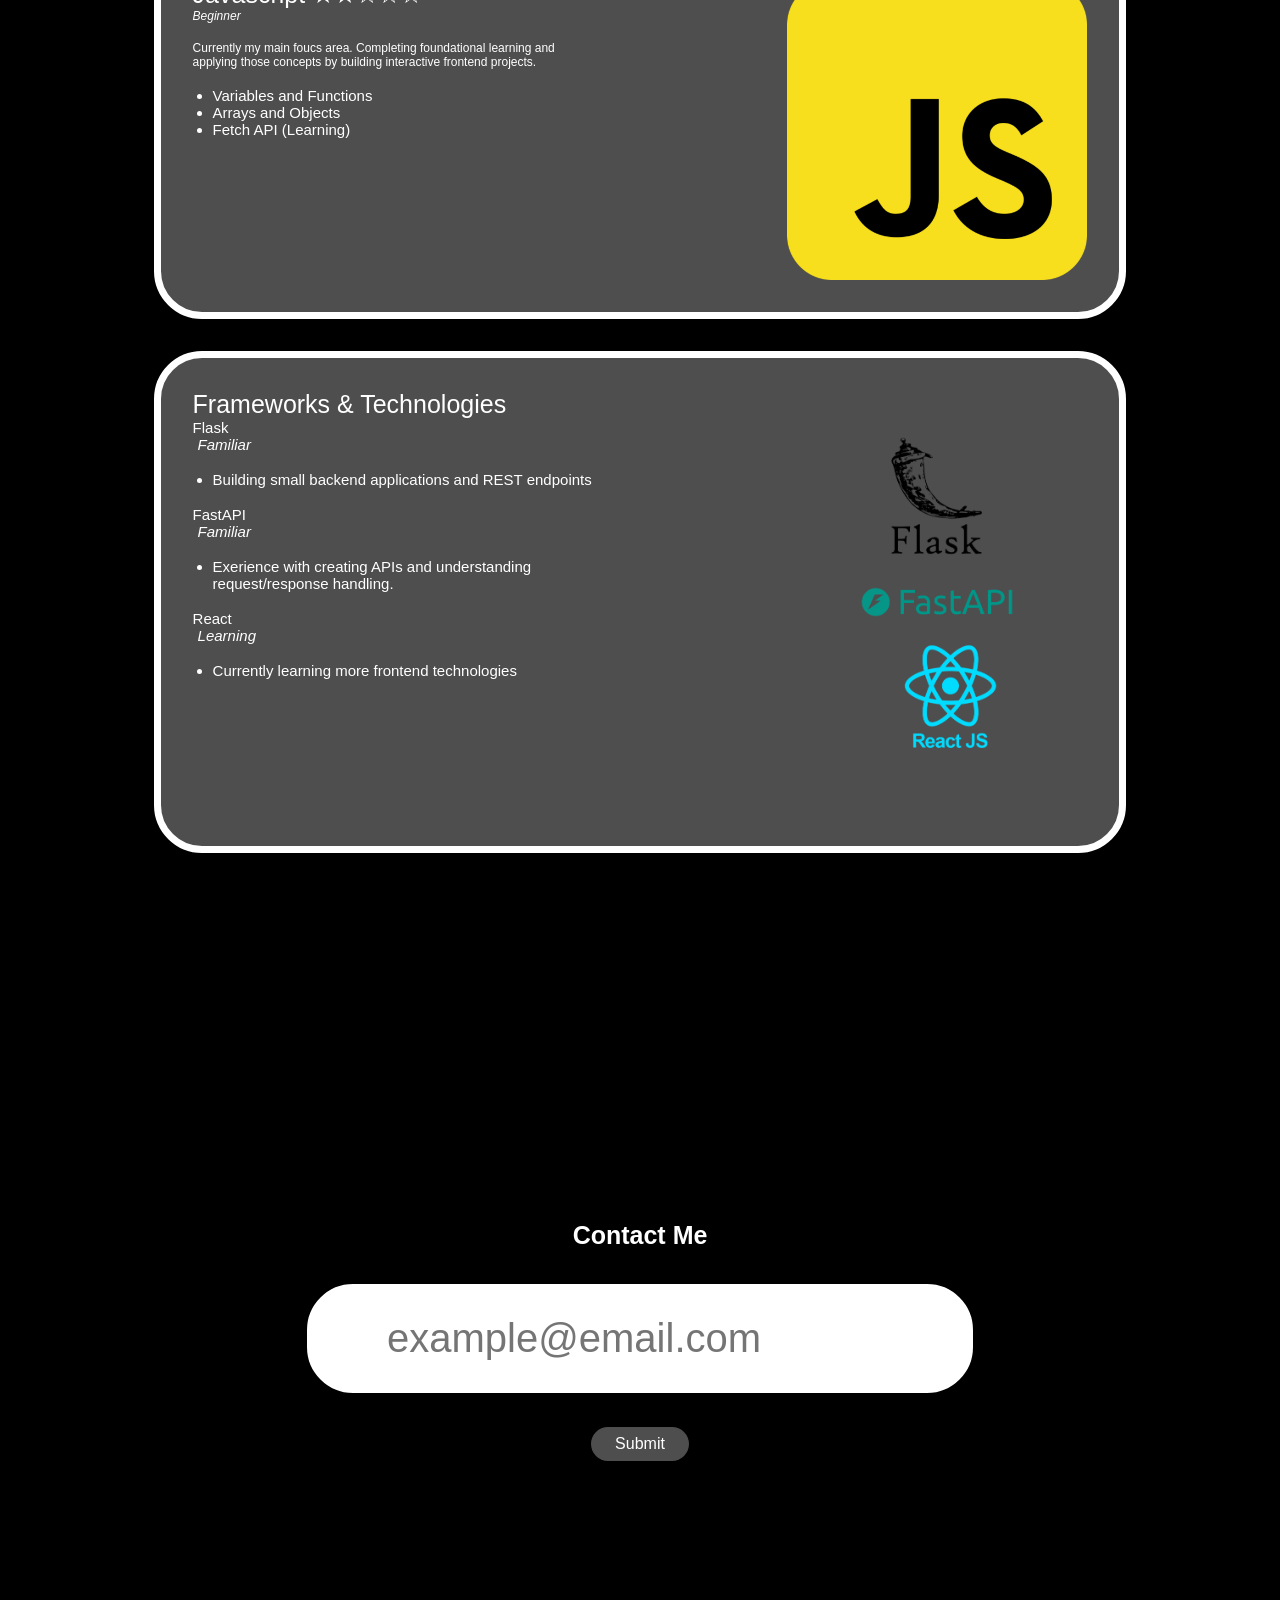
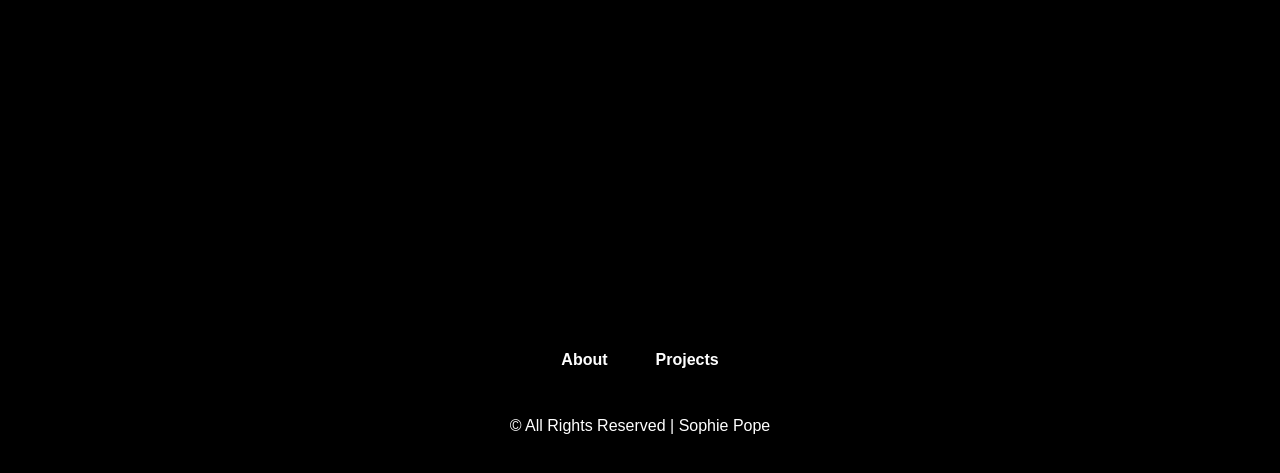
==== commit cecb1b03: "adding in skills section into nav bars" ====
--- a/index.html
+++ b/index.html
@@ -250,10 +250,40 @@
           </div>
         </div>
 
-        <div class="project-card">
+        <div class="project-card" id="astro">
           <div class="project-text">
-            <h2>Astro Academy</h2>
-
+            <h2>Astro Academy</h2><br>
+            <div class="card-content">
+              <h2>Tech Stack</h2><br>
+              <div class="stack">
+                <p class="list">PyGame</p>
+                <p class="list">Python</p>
+                <p class="list">MySQL</p>
+              </div><br>
+
+              <h2>Description</h2>
+              <p>Space-themed educational game, built with PyGame aimed for 7-10 year olds. 
+                Featuring an astronaut (I created the sprite!) flying through 'space', starting with 3 lives, players need to control the astronaut to avoid oncoming asteroids,
+                the player loses a life when they crash into an asteroid. Space related facts appear periodically throughout the game and the high score is shown at the top of the screen and is updated is a player beats it. 
+              </p><br>
+              <h2>Current Features</h2>
+              <ul>
+                <li>Keyboard controlled astronaut movement</li>
+                <li>Random asteroid generation</li>
+                <li>Collision detection with a 3 life system</li>
+                <li>Live score and high score tracking </li>
+                <li>MySQL Database for high score storage</li>
+                <li>Educational space facts throughout gameplay</li>
+                <li>Custom astronaut sprite created in Procreate</li>
+              </ul>
+            </div>
+          </div>
+
+          <img src="astro-academy" alt="Astro Academy">
+
+          <div class="btn-group">
+            <a href="astro-academy-demo.html" class="btn"></a>
+            <a href="https://github.com/mbrabiner/CFGDegree-GroupProjectTeam4.git" target="_blank" class="btn">GitHub Repo</a>
           </div>
         </div>
 
--- a/styles.css
+++ b/styles.css
@@ -426,7 +426,6 @@
 #finance{
   background-color: #F7B2BD;
   color: #7A1F35;
-  border-color:#7A1F35; 
 }
 
 #time{
@@ -439,11 +438,20 @@
   color: #244A85;
 }
 
-#portfolio{
+#astro{
   background-color: #E6C8FF;
   color: #63358A;
 }
 
+#portfolio{
+  background-color: #c7d2fe;
+  color: #3730a3;
+}
+
+#anime{
+  background-color: #d9d9d9;
+  color: #3f3f46;
+}
 
 
 
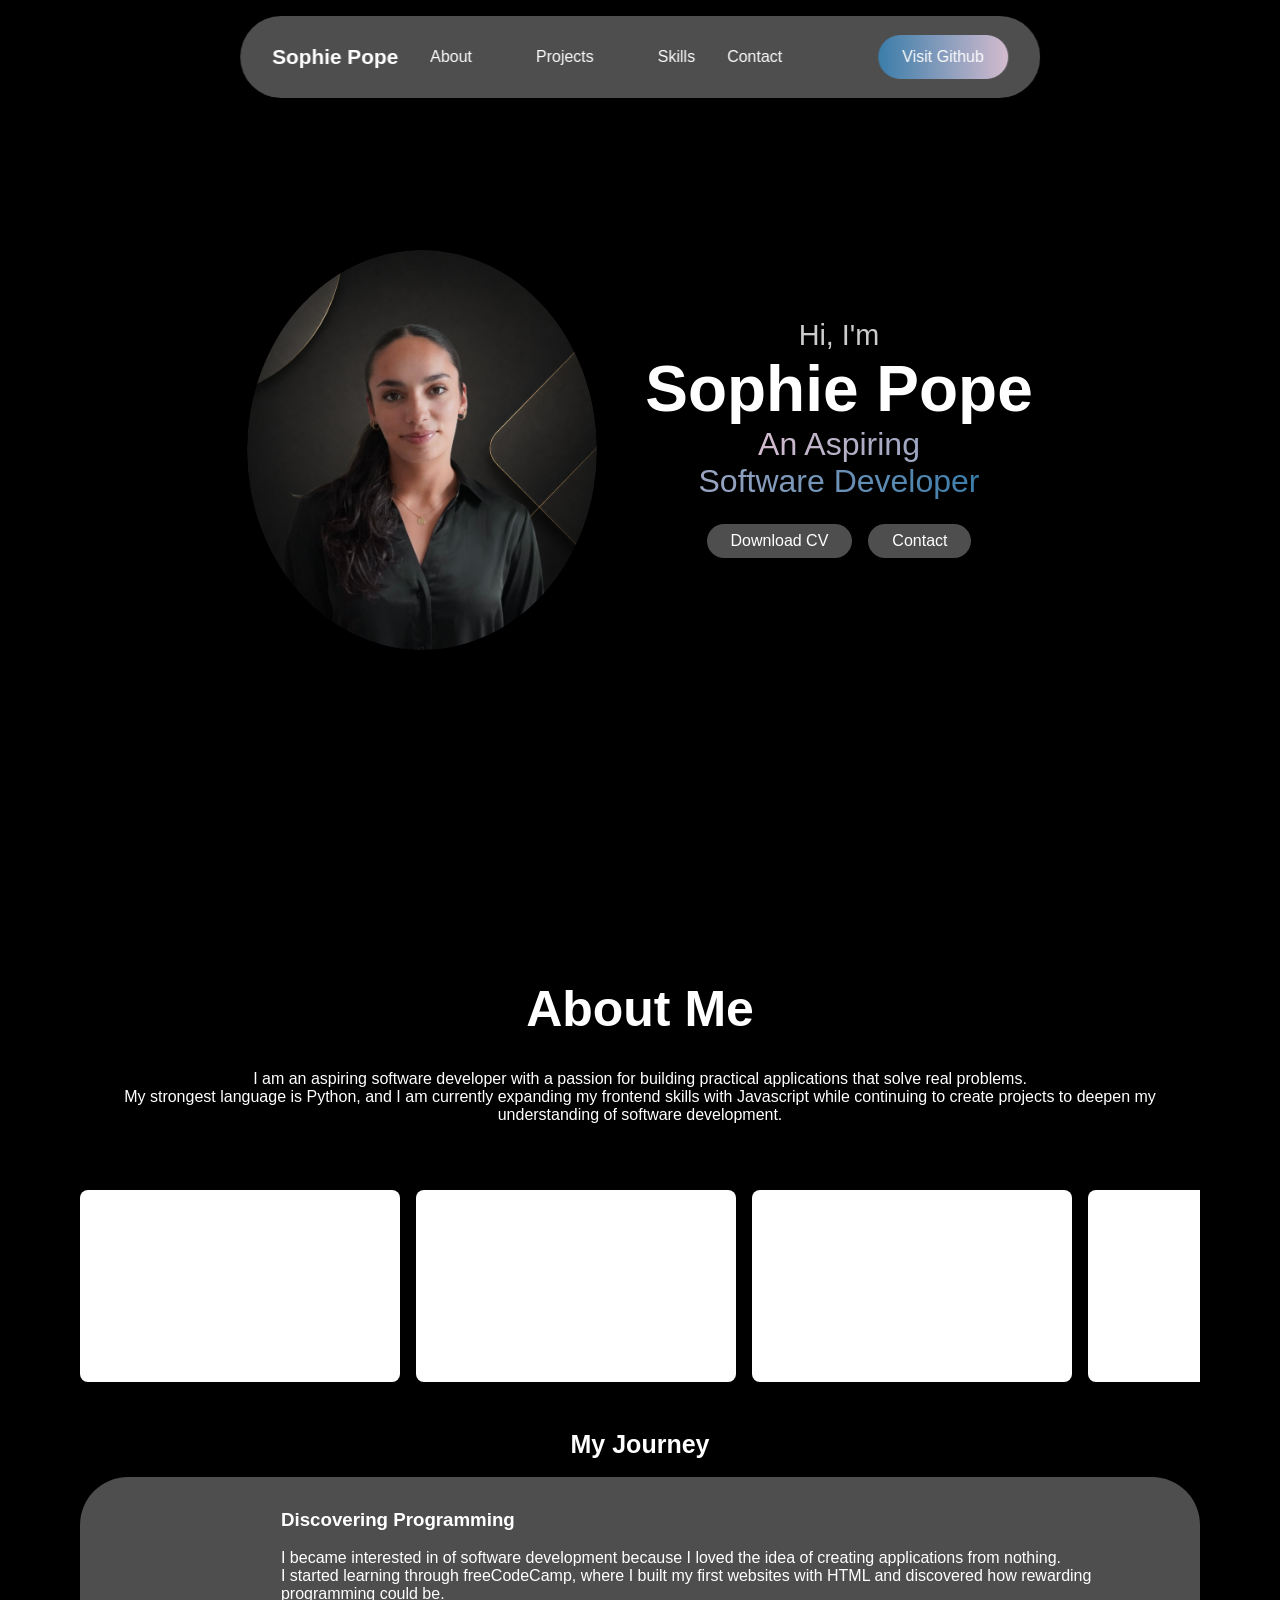
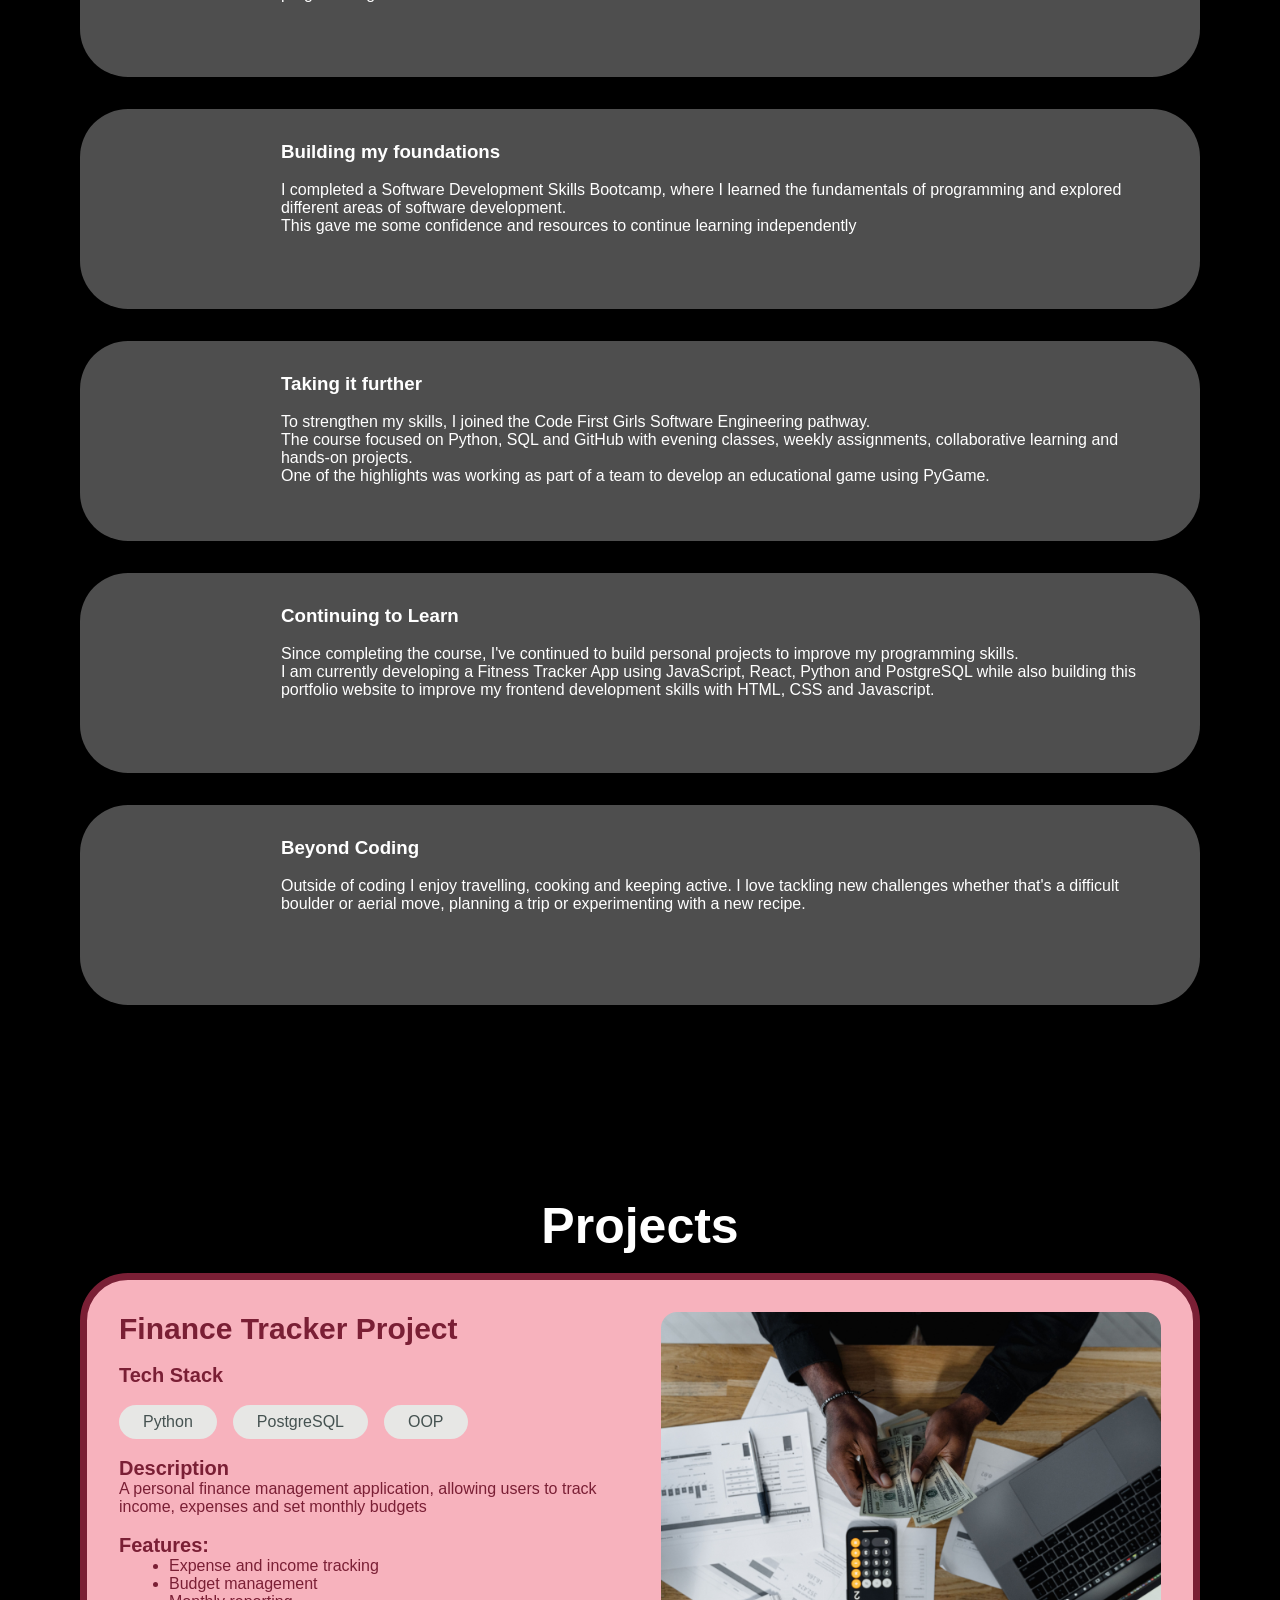
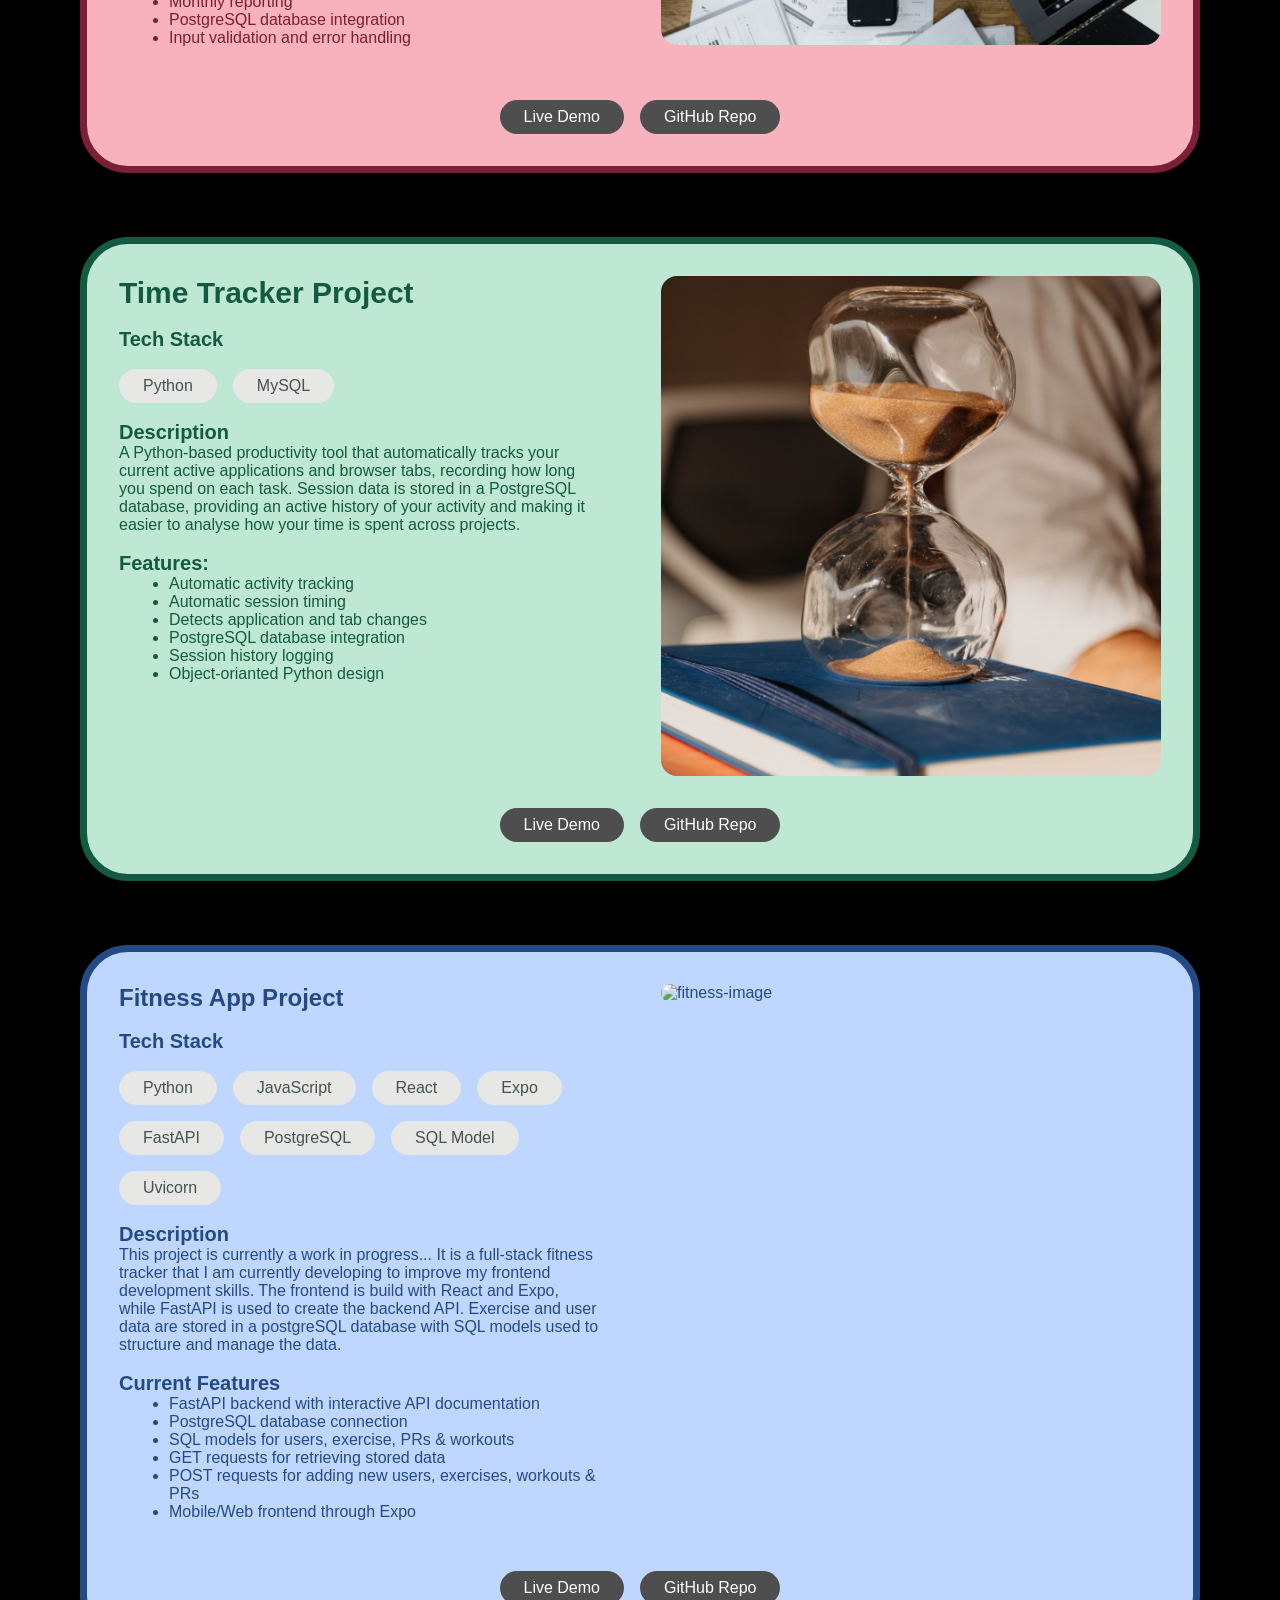
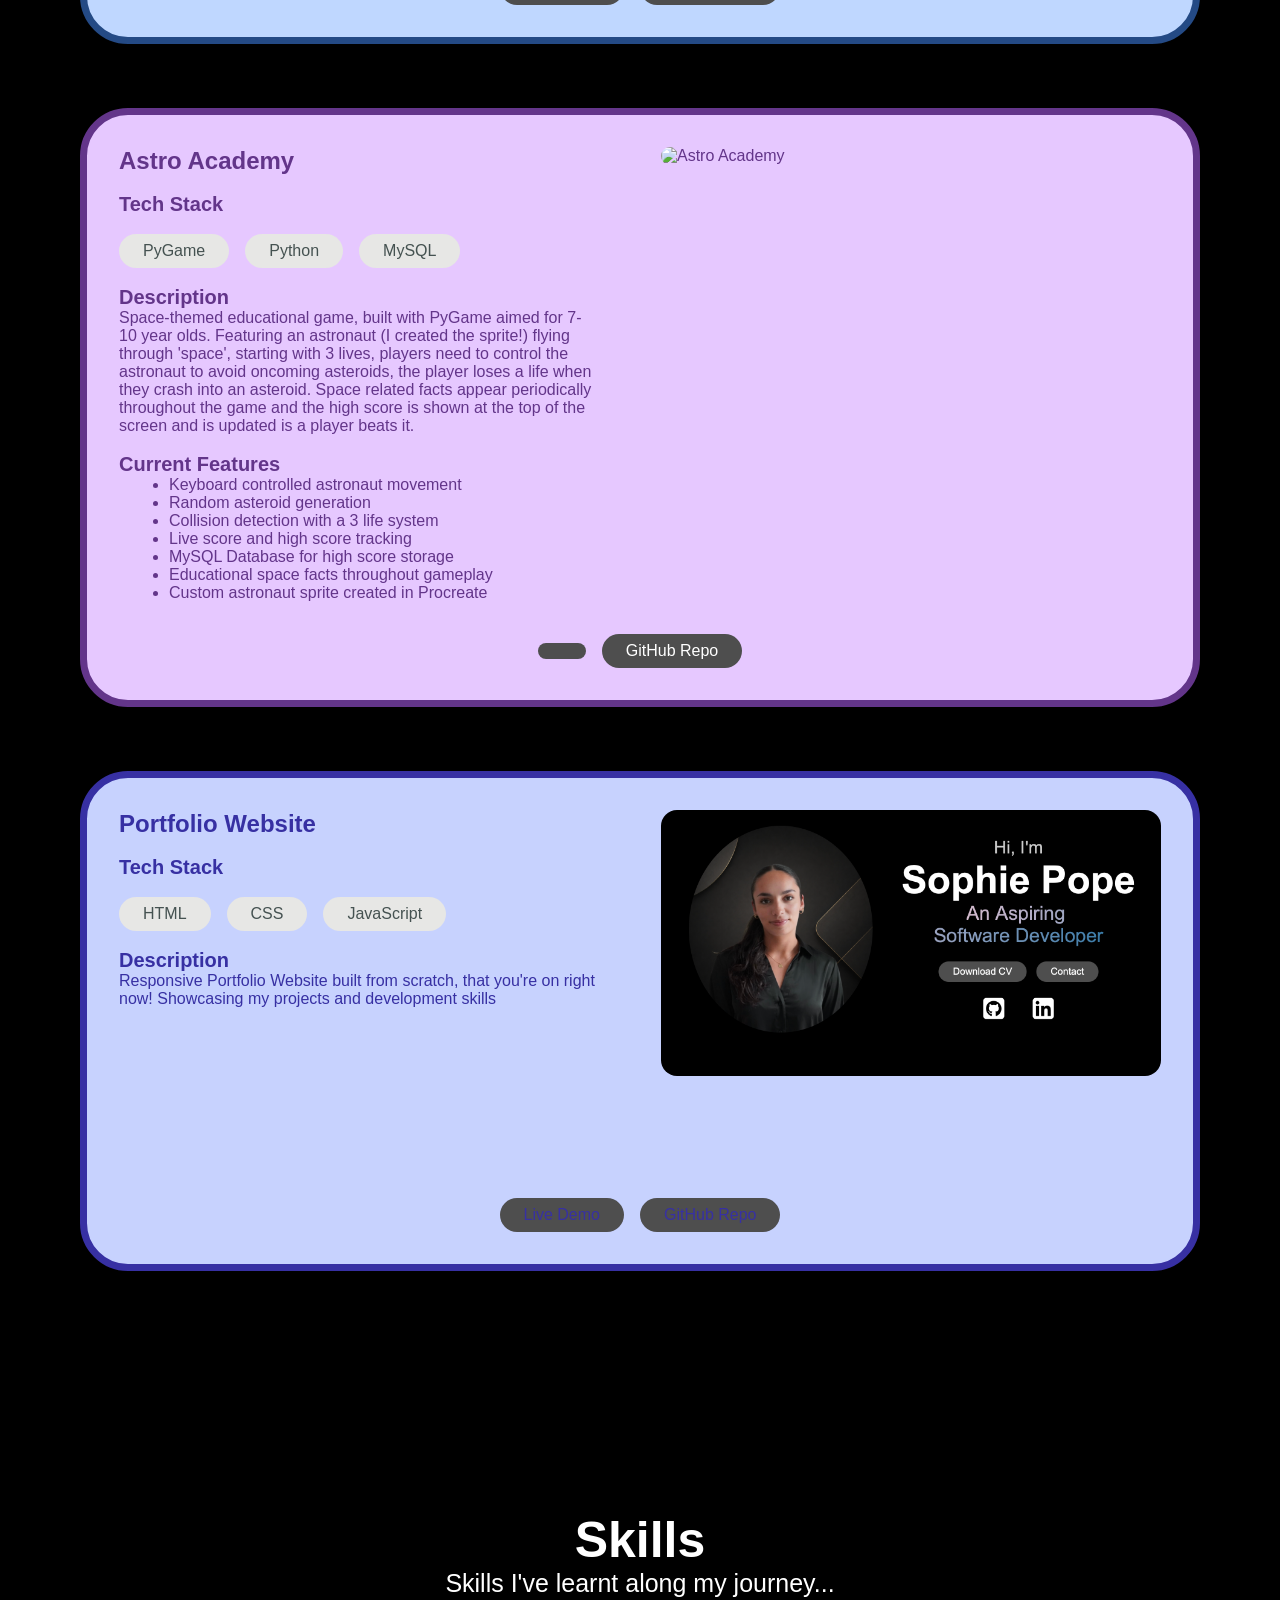
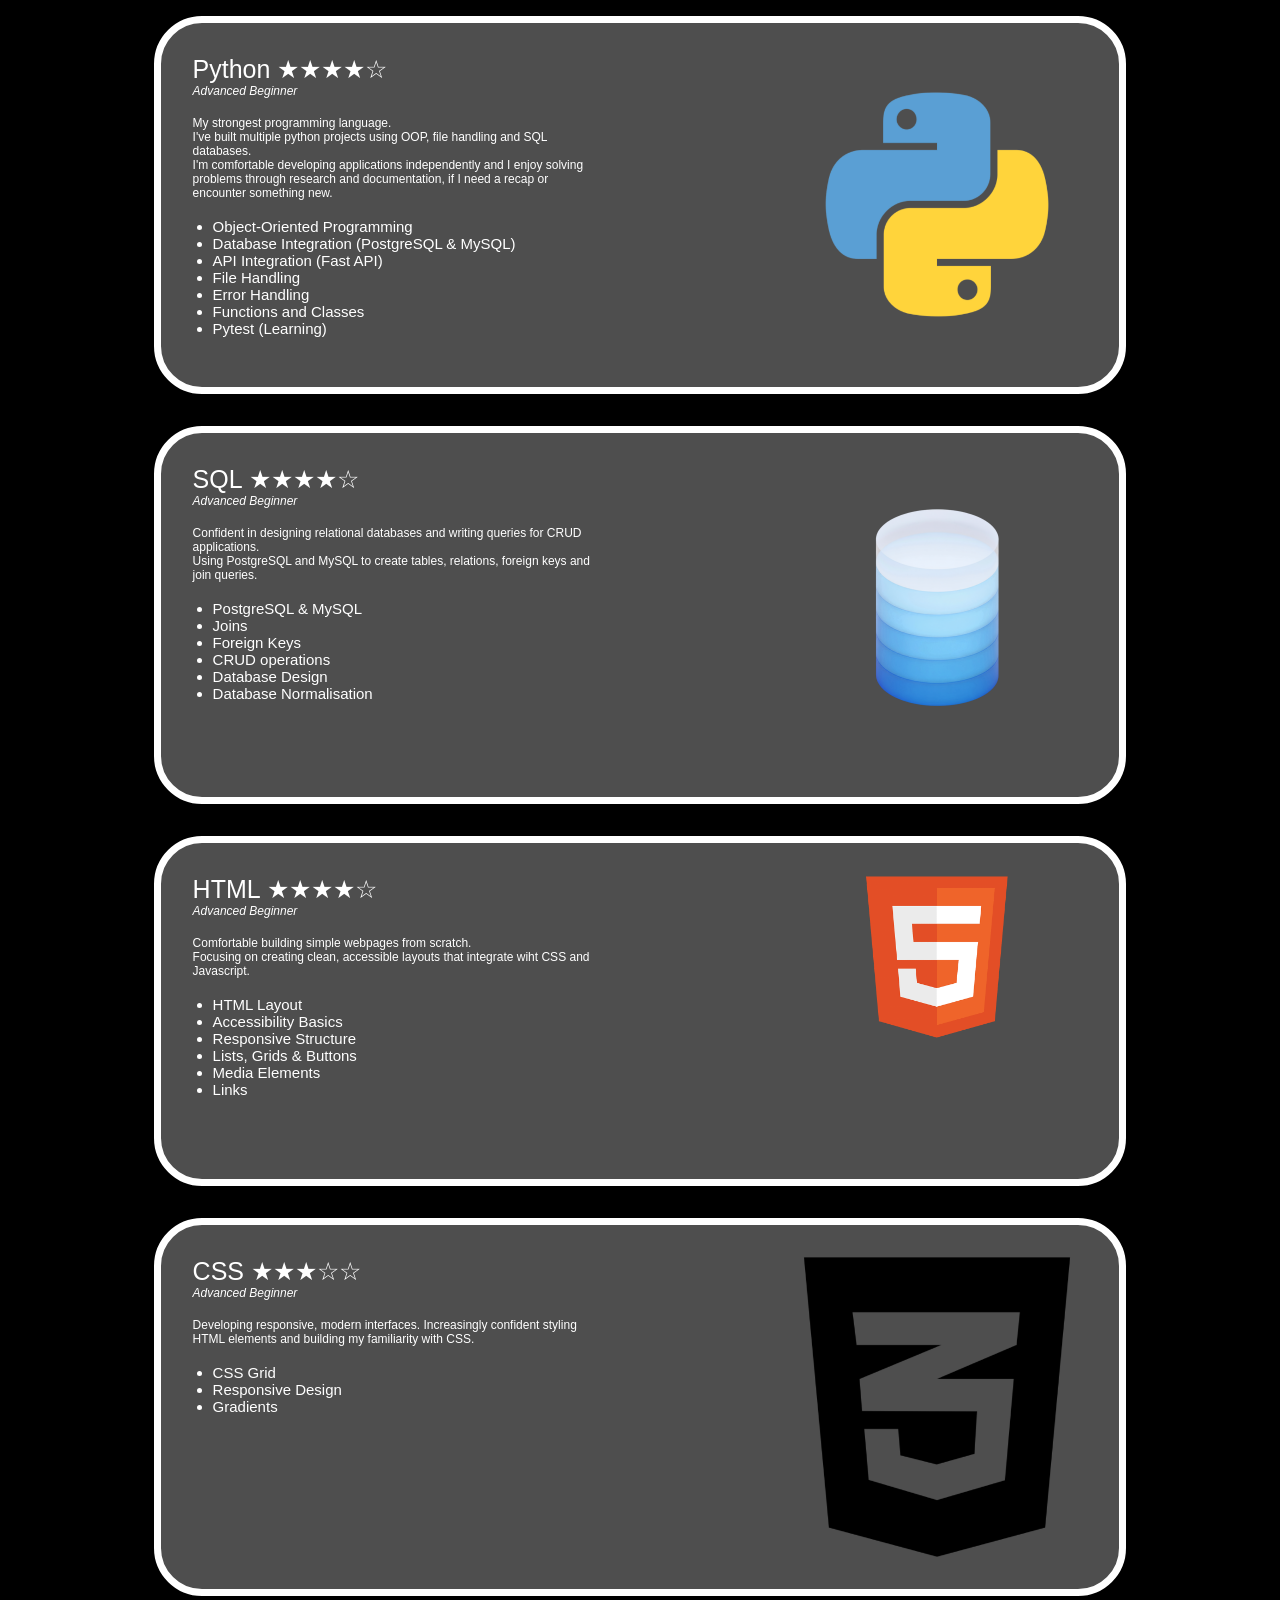
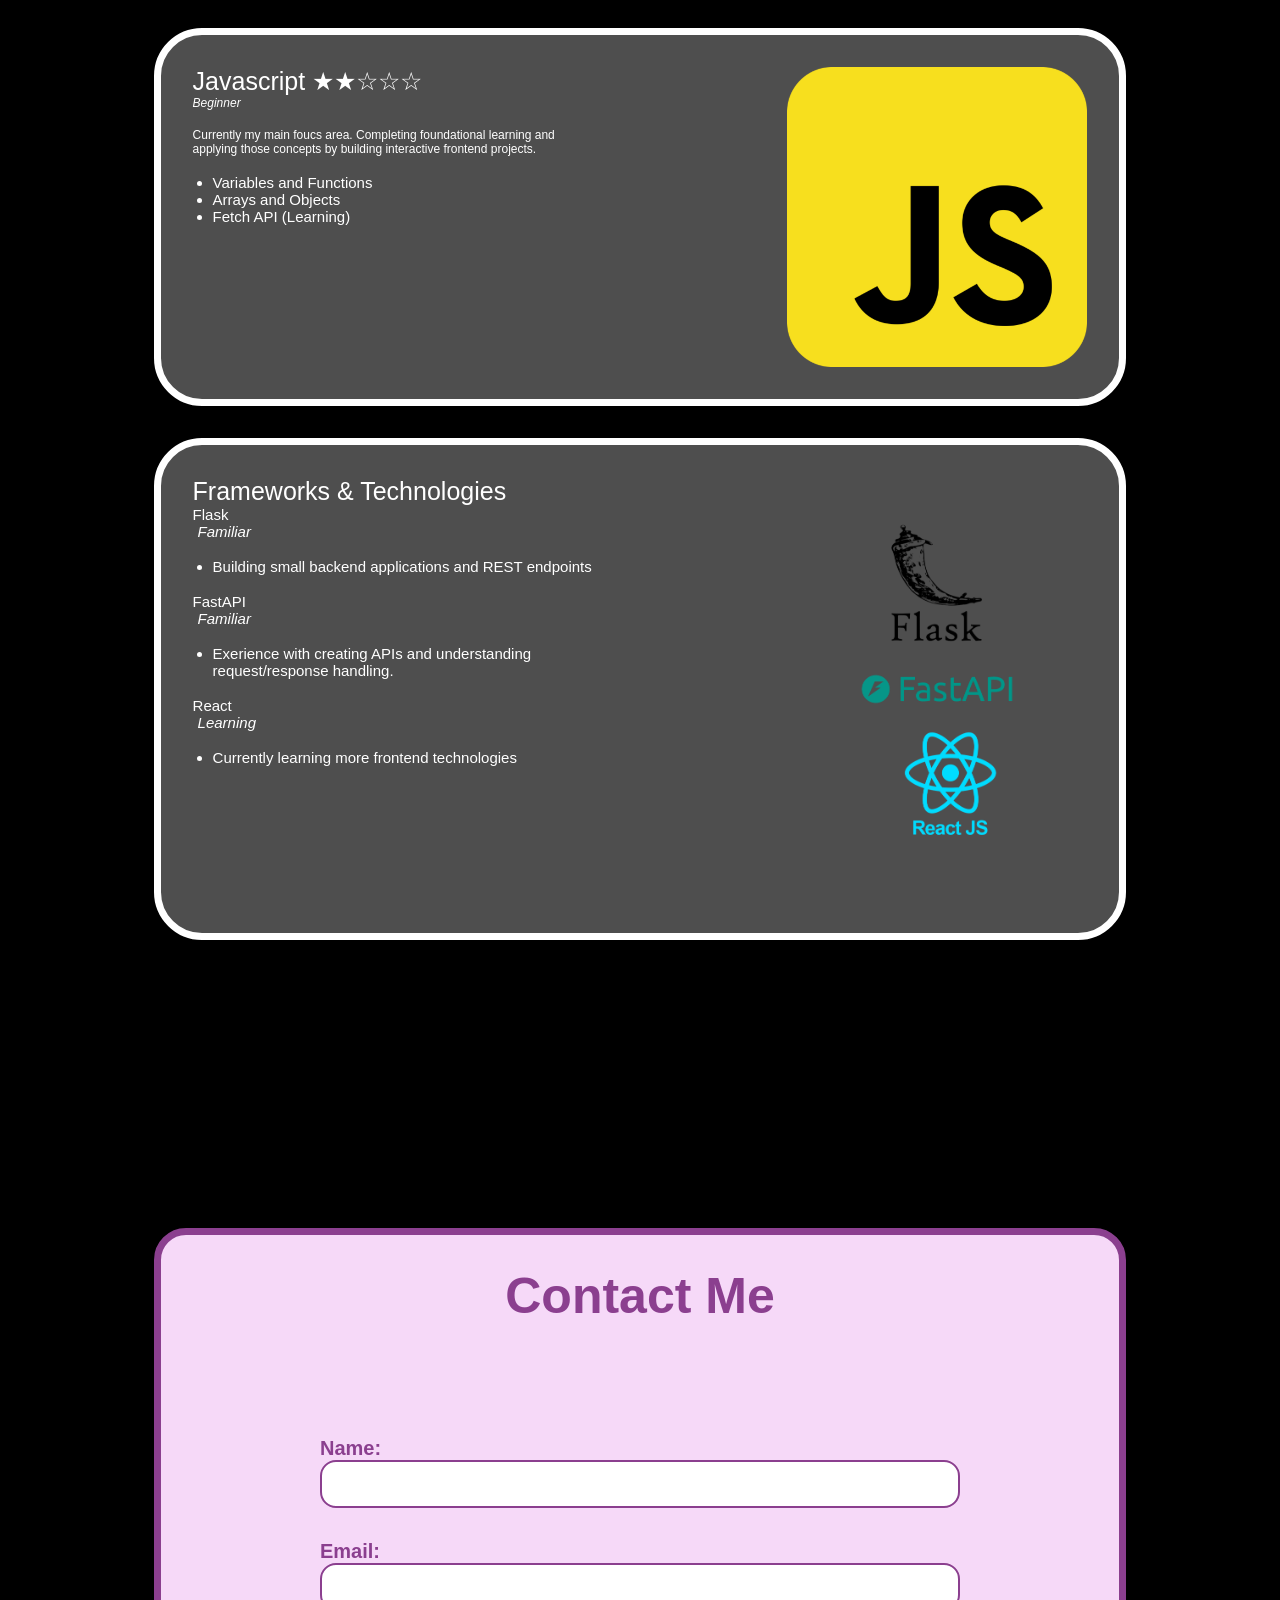
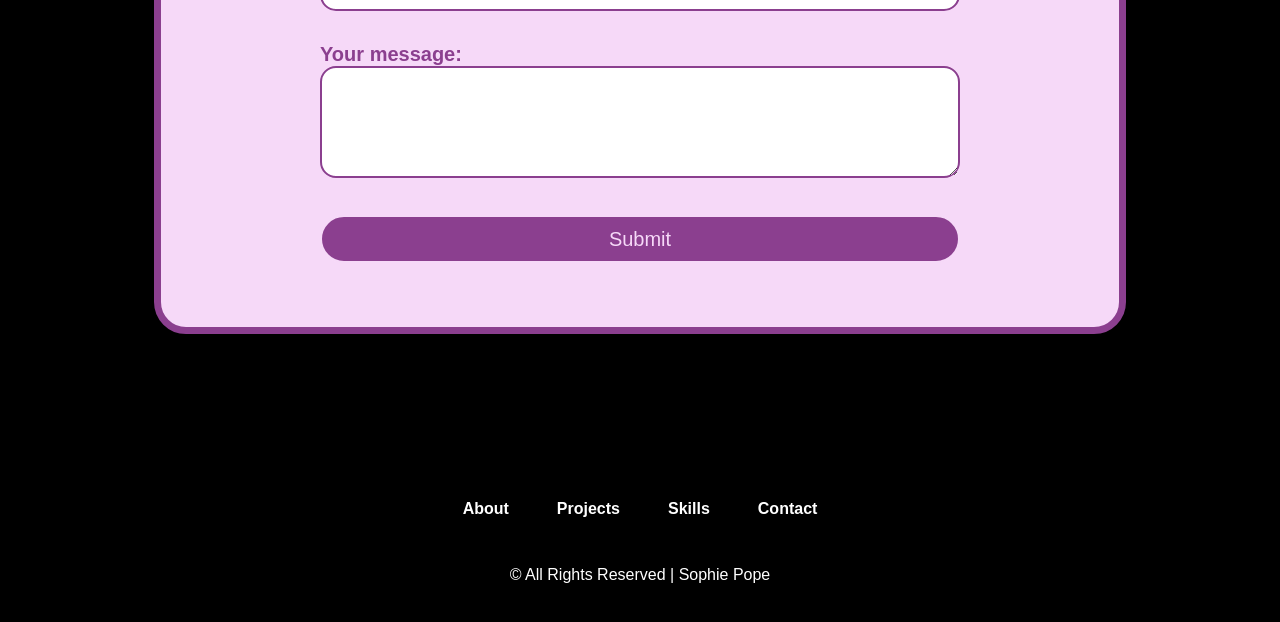
==== commit b7ae4a64: "Adding profile picture and contact form" ====
--- a/index.html
+++ b/index.html
@@ -29,7 +29,11 @@
 
     <section id="about" class="about">
       <div class="about-container">
-        <img src="img.jpg" alt="">
+        <div class="image-container">
+          <img src="images/about-me/professional.jpeg" alt="portfolio-photo" class="image-normal">
+          <img src="images/about-me/smiling.jpeg" alt="" class="image-hover">
+        </div>
+        
 
         <div class="info-box">
           <div class="text">
@@ -62,6 +66,9 @@
         <h2 class="section-title">About Me</h2>
 
         <div class="about-info">
+
+          <p id="intro" class="text">I am an aspiring software developer with a passion for building practical applications that solve real problems. <br> 
+            My strongest language is Python, and I am currently expanding my frontend skills with Javascript while continuing to create projects to deepen my understanding of software development.</p><br>
 
           <div class="carousel">
 
@@ -76,9 +83,7 @@
 
 
           </div>
-          
-          <p id="intro" class="text">I am an aspiring software developer with a passion for building practical applications that solve real problems. <br> 
-          My strongest language is Python, and I am currently expanding my frontend skills with Javascript while continuing to create projects to deepen my understanding of software development.</p><br>
+        
         
           <h2 class="title">My Journey</h2><br>
 
@@ -303,7 +308,7 @@
             </div>
           </div>
 
-          <img src="?" alt="portfolio">
+          <img src="images/projects/portfolio-web.png" alt="portfolio">
 
           <div class="btn-group">
             <div class="btn">Live Demo</div>
@@ -317,7 +322,7 @@
 
     <section id="skills" class="skills-stack">
       <h3 class="section-title">Skills</h3>
-      <p class="section-title">Skills I've learnt along my journey...</p><br>
+      <p class="title">Skills I've learnt along my journey...</p><br>
 
       <div class="skills-info">
         <div class="skills-grid-card">
@@ -434,28 +439,36 @@
     
 
     <section class="contact" id="contact">
+      
       <div class="input-box">
-
         <h2 class="section-title">Contact Me</h2>
-        <div class="input">
-          <input type="text" placeholder="example@email.com">
-          <i class="fa-solid fa-envelope"></i>
-        </div>
-        <div class="btn">Submit</div>
+        <form action="https://formspree.io/f/mgogrnad" method="POST">
+          <label>
+            Name:
+            <input type="name" name="name">
+          </label>
+          <label>
+            Email:
+            <input type="email" name="email">
+          </label>
+          <label>
+            Your message:
+            <textarea name="message"></textarea>
+          </label> 
+          <button class="form-btn" type="submit">Submit</button>
+        </form>
       </div>
     </section>
 
     <footer>
 
       <ul>
-        <li>
-          <a href="#about">About</a>
-        </li>
-
-        <li>
-          <a href="#projects">Projects</a>
-
-        </li>
+        <li><a href="#about">About</a></li>
+        <li><a href="#projects">Projects</a></li>
+        <li><a href="#skills">Skills</a></li>
+        <li><a href="#contact">Contact</a></li>
+
+        
       </ul>
       <p class="copyright">© All Rights Reserved | Sophie Pope</p>
     </footer>
--- a/styles.css
+++ b/styles.css
@@ -6,7 +6,6 @@
   text-decoration: none;
   scroll-behavior: smooth;
   list-style: none;
- 
 }
 /* Removing the purple links */
 a{
@@ -56,7 +55,7 @@
 
 .nav-links{
   display: flex;
-  gap:2rem; 
+  gap: 2rem; 
   align-items: center;
   justify-content: center;
   min-height: 50px; 
@@ -130,11 +129,33 @@
   gap: 10rem;
 
 }
-
-.about img{
-  width: 30vw;
+.image-container{
+  position: relative;
+  width: 350px;
+  height: 400px;
   border-radius: 50%;
-
+  overflow: hidden;
+}
+
+.image-container img{
+  position: absolute;
+
+  width: 100%;
+  height: 100%;
+  object-fit: cover;
+  border-radius: 50%;
+}
+
+.image-hover{
+  opacity: 0;
+}
+
+.image-container:hover .image-normal{
+  opacity: 0;
+}
+
+.image-container:hover .image-hover{
+  opacity: 1;
 }
 
 .info-box{
@@ -459,7 +480,7 @@
 
 .section-title{
   text-align: center;
-  font-size: 25px;
+  font-size: 50px;
   font-style: bold ;
 }
 
@@ -556,38 +577,75 @@
 }
 
 .input-box{
-  display:flex;
+  background-color: #F6D9F8;
+  border-radius: 2rem;
+  border-color: #8B3F8F ;
+  border-width: 7px;
+  border-style: solid;
+  color: #8B3F8F;
+}
+
+
+form{
+  display: flex;
   flex-direction: column;
   align-items: center;
   justify-content: center;
   text-align: center;
   gap: 2rem;
   margin-top: 5rem;
-
-}
-
-.input-box input{
   border-radius: 3rem;
-  border: 2px solid black;
   padding: 2rem 8rem;
-  font-size: 3rem;
-
-}
-
-.input-box input::placeholder{
-  font-size: 3rem;
-}
-
-.input{
-  position: relative;
-}
-
-.input i{
-  position: absolute;
-  font-size: 4rem;
-  top: 50%;
-  left: 10px;
-  transform: translate(50%, -50%);
+  
+}
+
+input{
+  border-radius: 1rem;
+  height: 3rem;
+  width: 40rem;
+  font-size: 20px;
+  border-width: 2px;
+  border-style: solid;
+  border-color: #8B3F8F;
+}
+
+textarea{
+  border-radius: 1rem;
+  height: 7rem;
+  width: 40rem;
+  font-size: 20px;
+  border-width: 2px;
+  border-style: solid;
+  border-color: #8B3F8F;
+}
+
+label{
+  font-size: 20px;
+  font-weight: bold;
+  text-align: left;
+
+}
+
+.form-btn{
+  border-radius: 2rem;
+  width: 40rem;
+  height: 3rem;
+  background-color: #8B3F8F;
+  font-size: 20px;
+  color: #F6D9F8;
+  border-width: 2px;
+  border-style: solid;
+  border-color: #F6D9F8;
+  font-style: bold;
+
+}
+
+.form-btn:hover{
+  background-color: #F6D9F8;
+  border-width: 2px;
+  border-style: solid;
+  border-color: #8B3F8F;
+  color: #8B3F8F;
 }
 
 footer{
@@ -677,16 +735,11 @@
   .about .about-container{
     gap:3rem;
   }
-  .input-box input{
+  .input-box{
     padding: 2rem 5rem;
     font-size: 2.5rem;
   }
-  .input input::placeholder{
-    font-size: 2.5rem;
-  }
-  .input-box i{
-    font-size: 2.5rem;
-  }
+  
 }
 
 @media(max-width:768px){
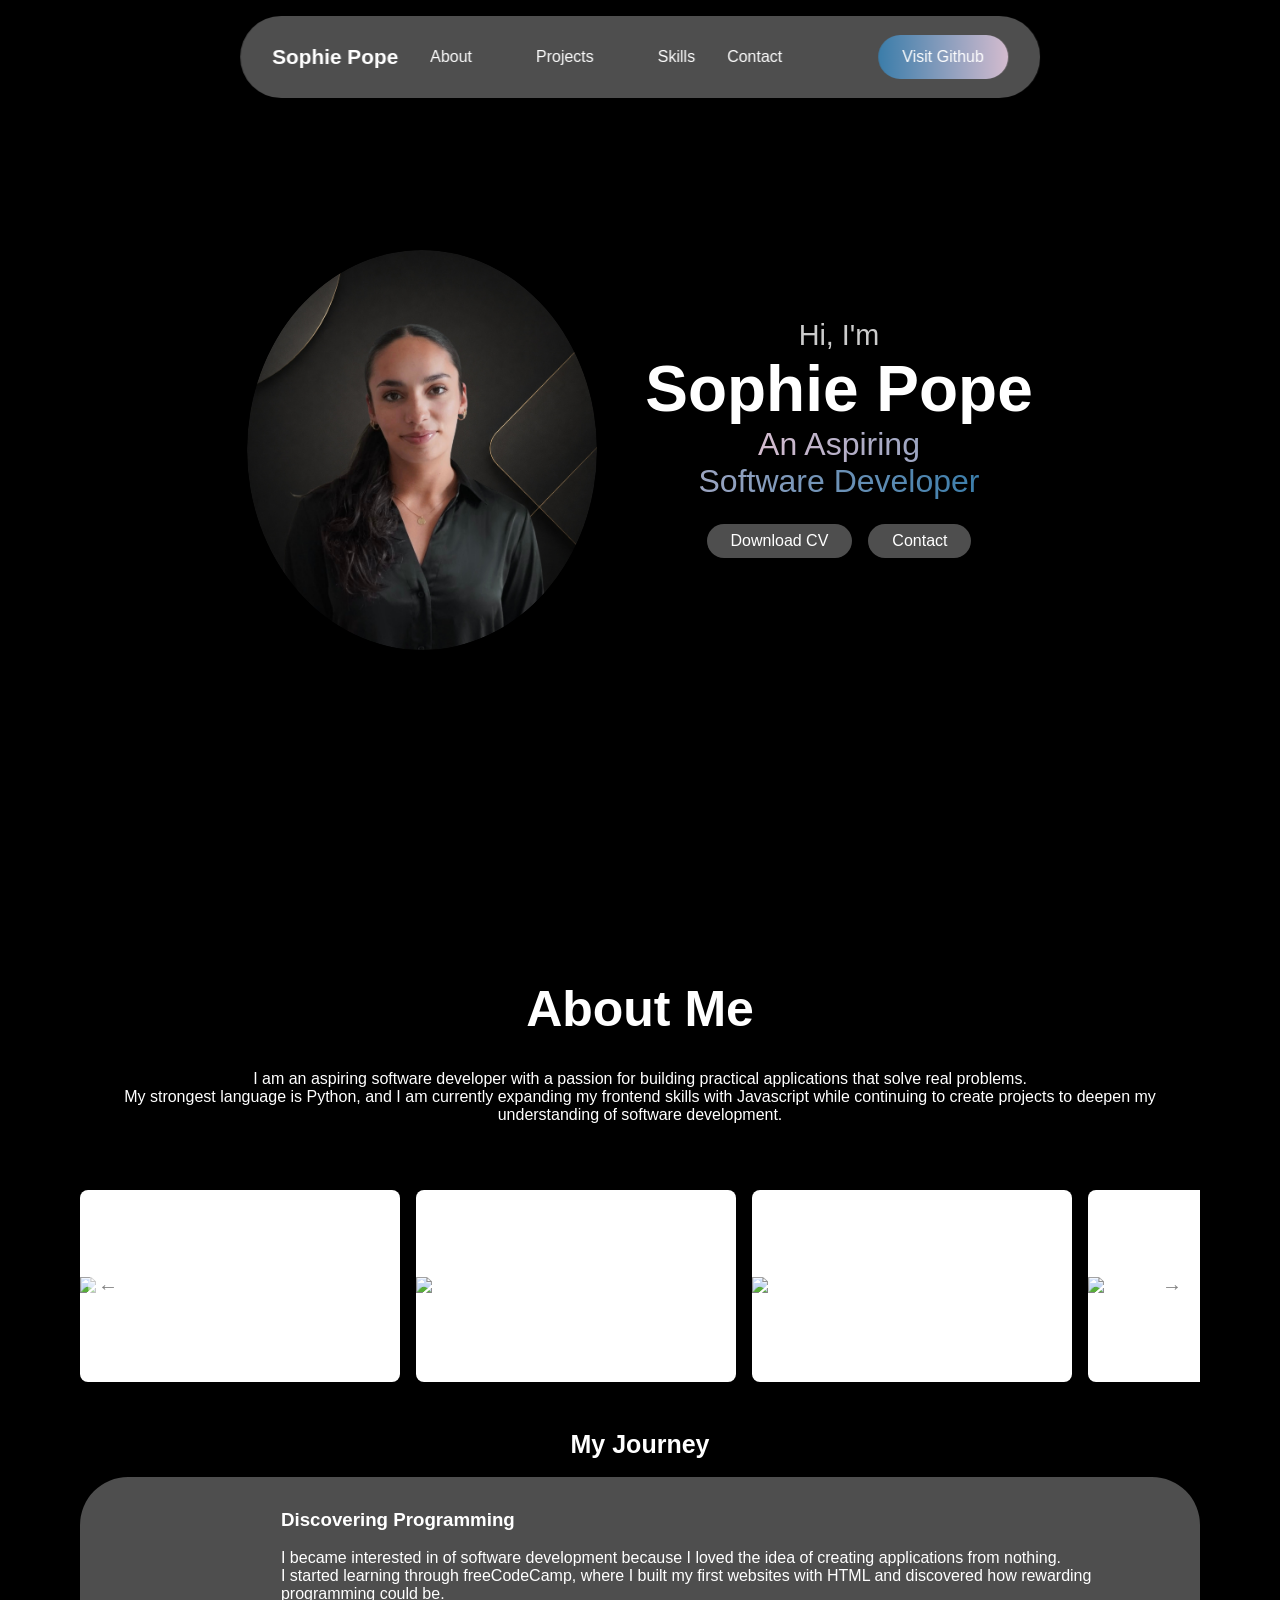
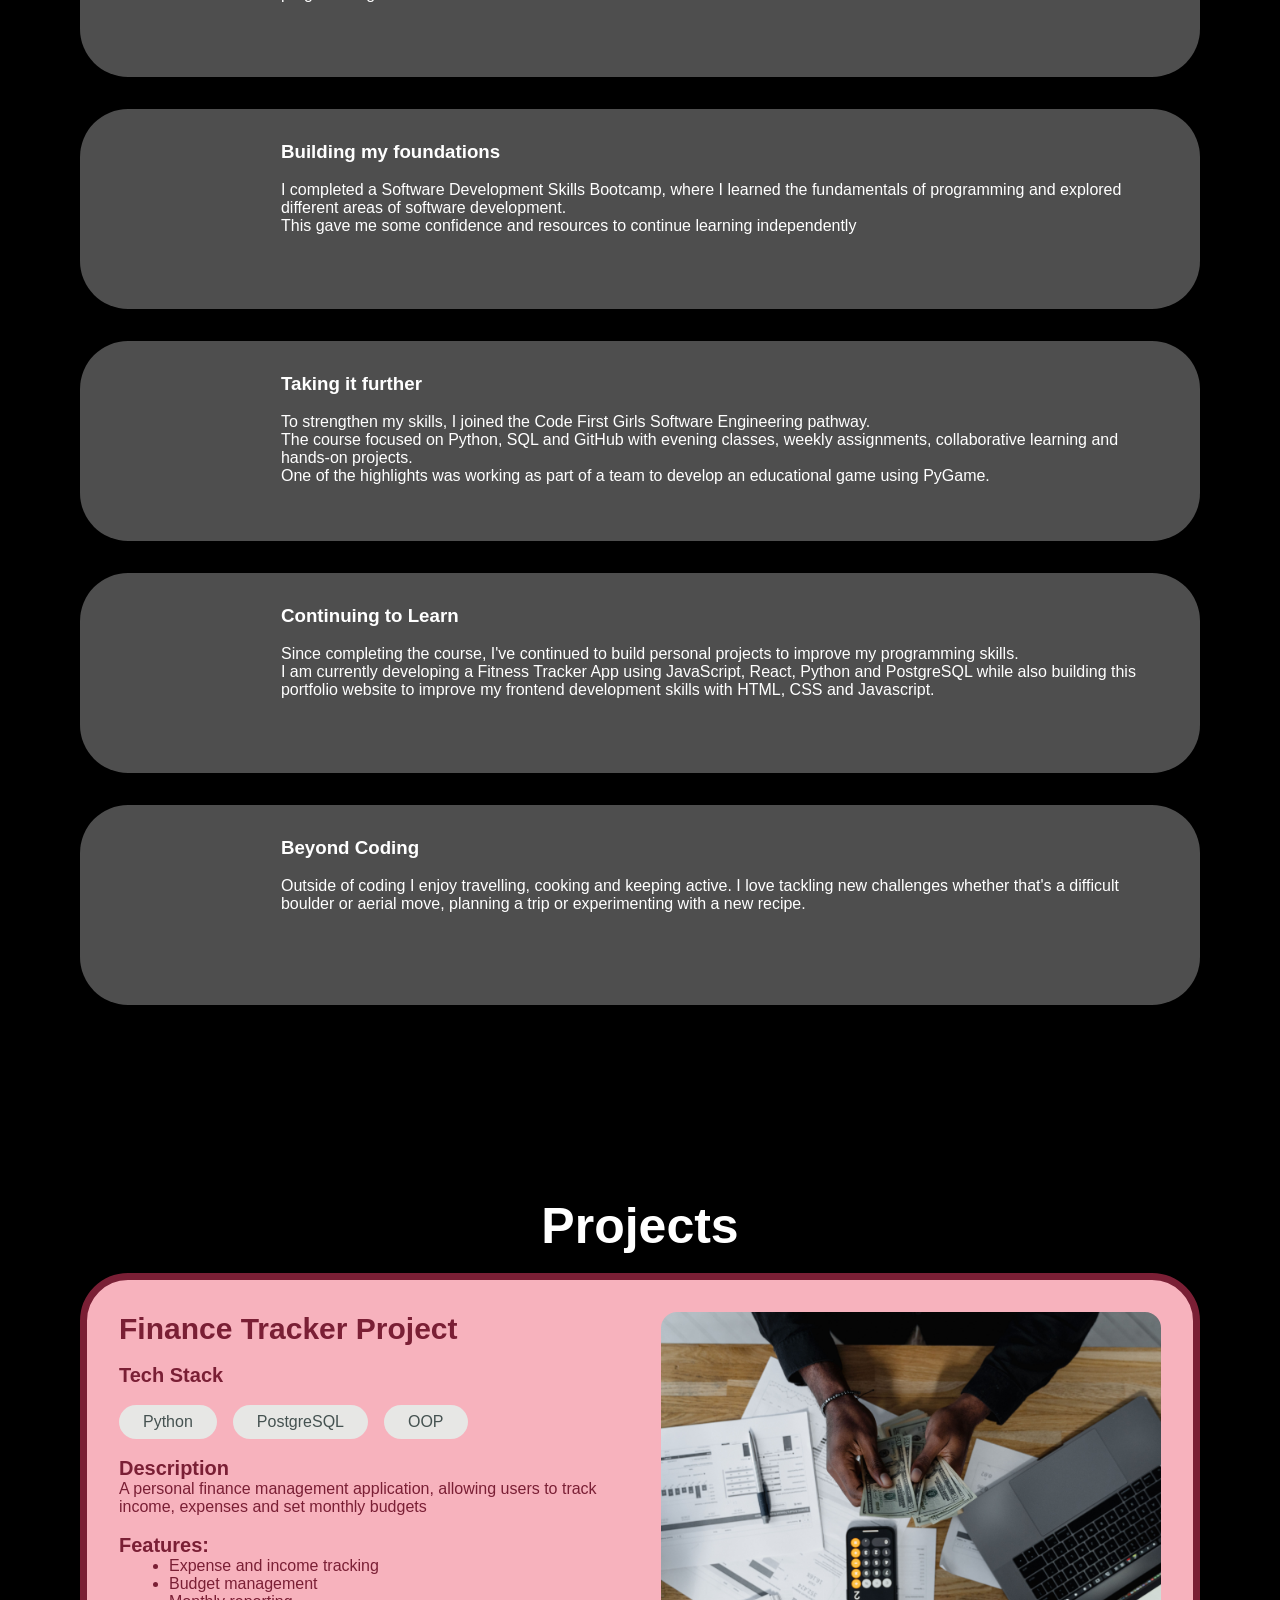
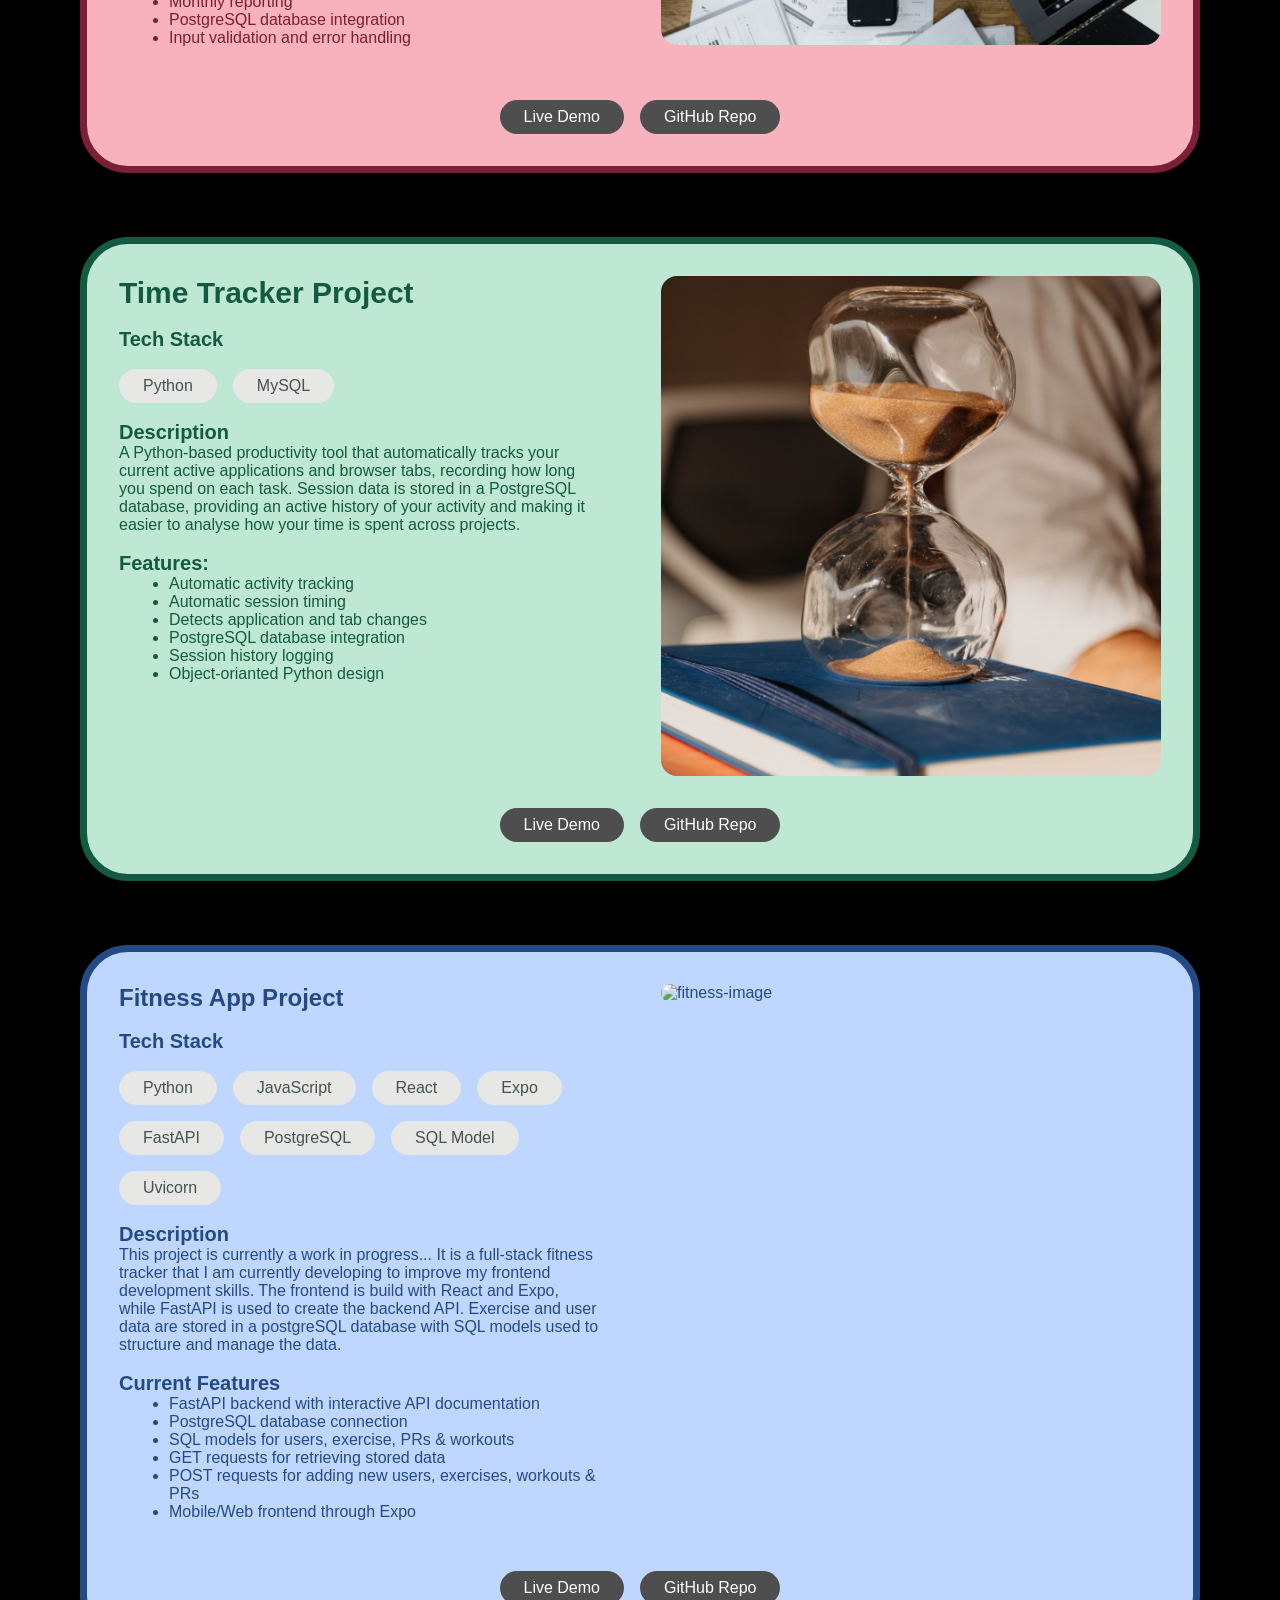
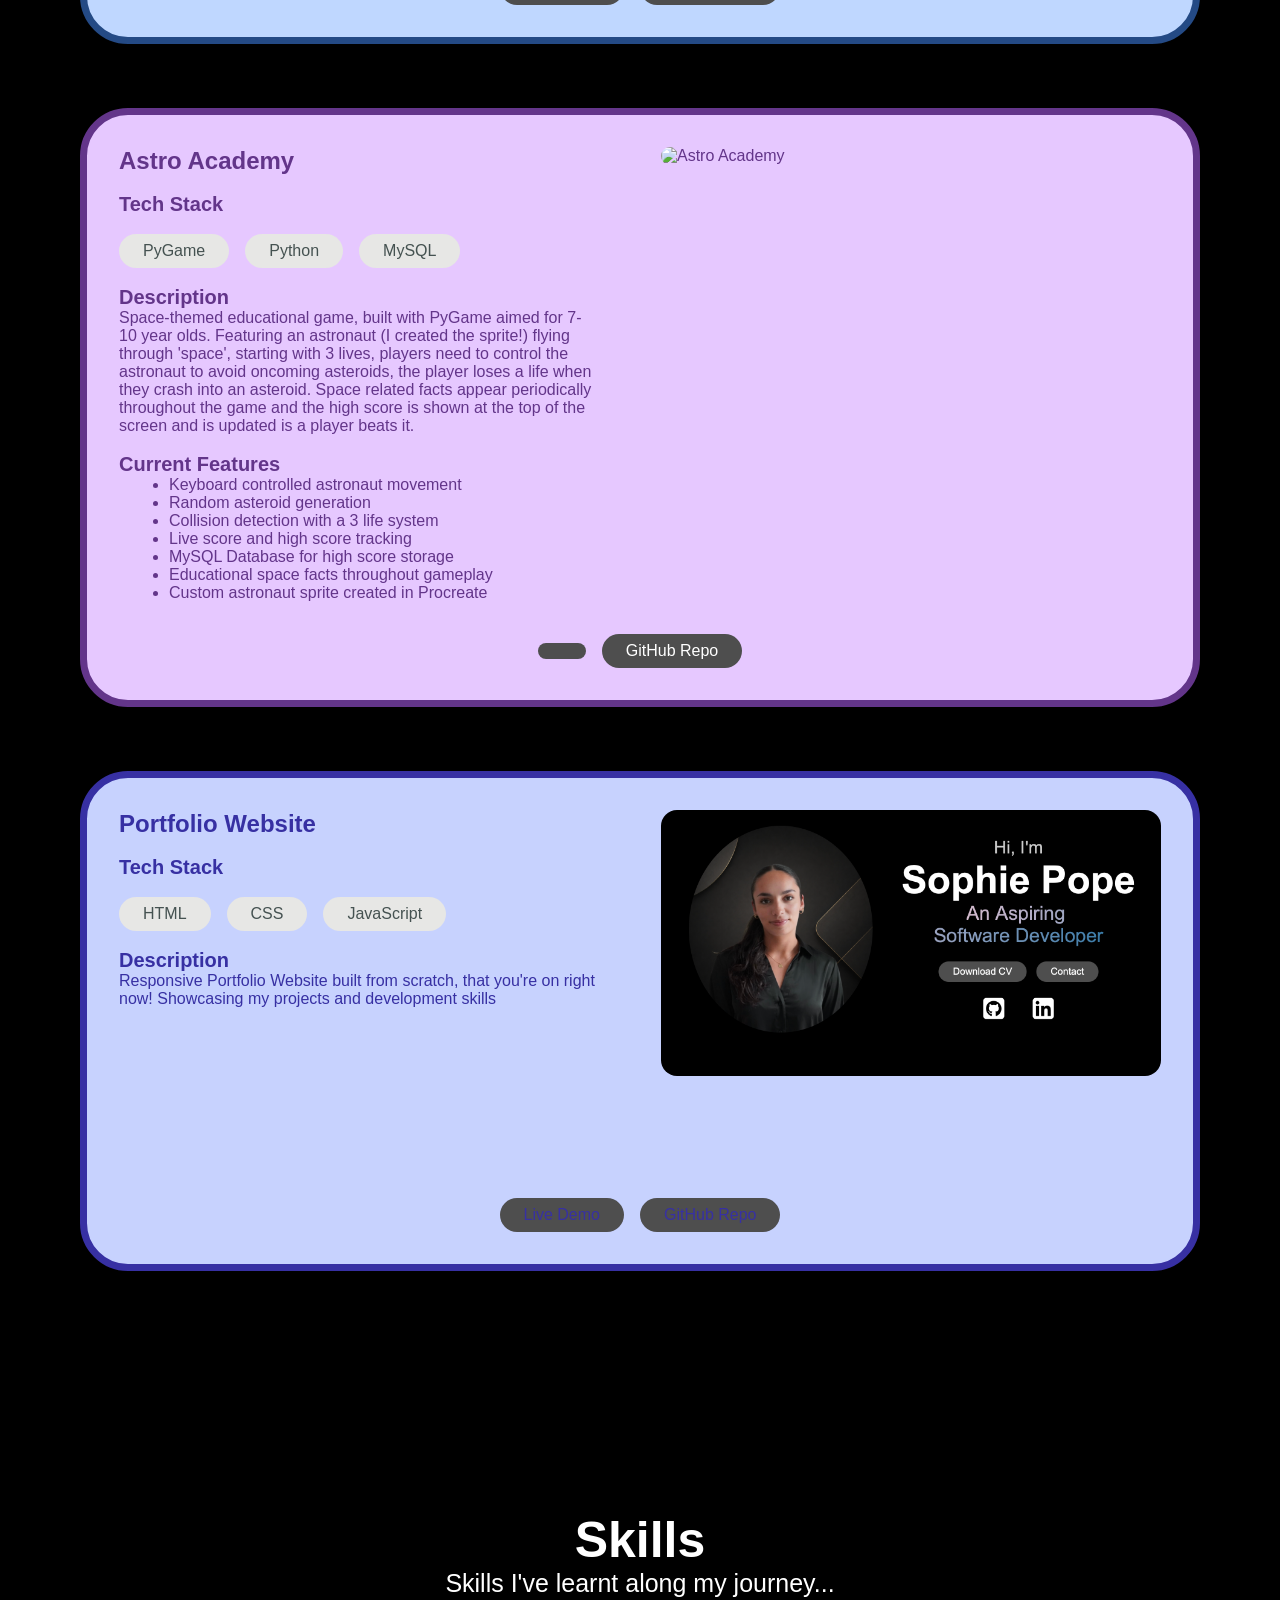
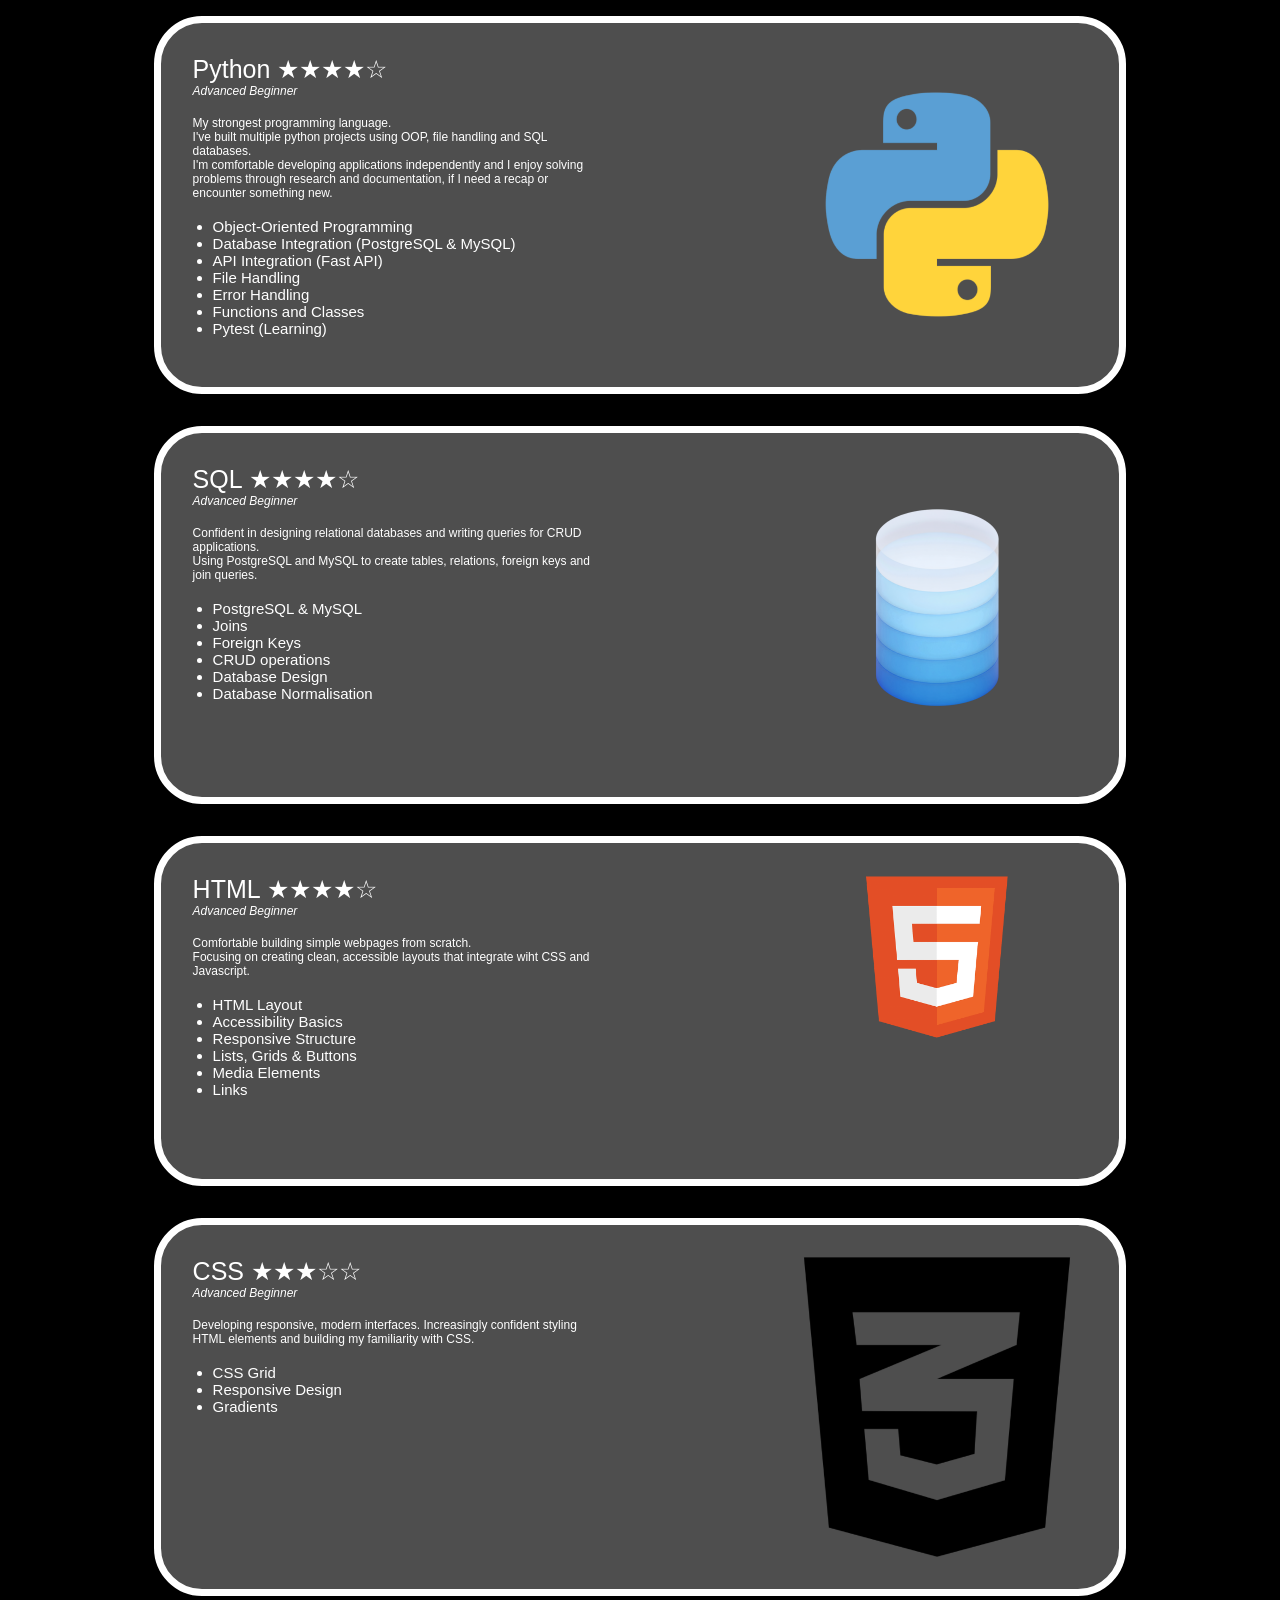
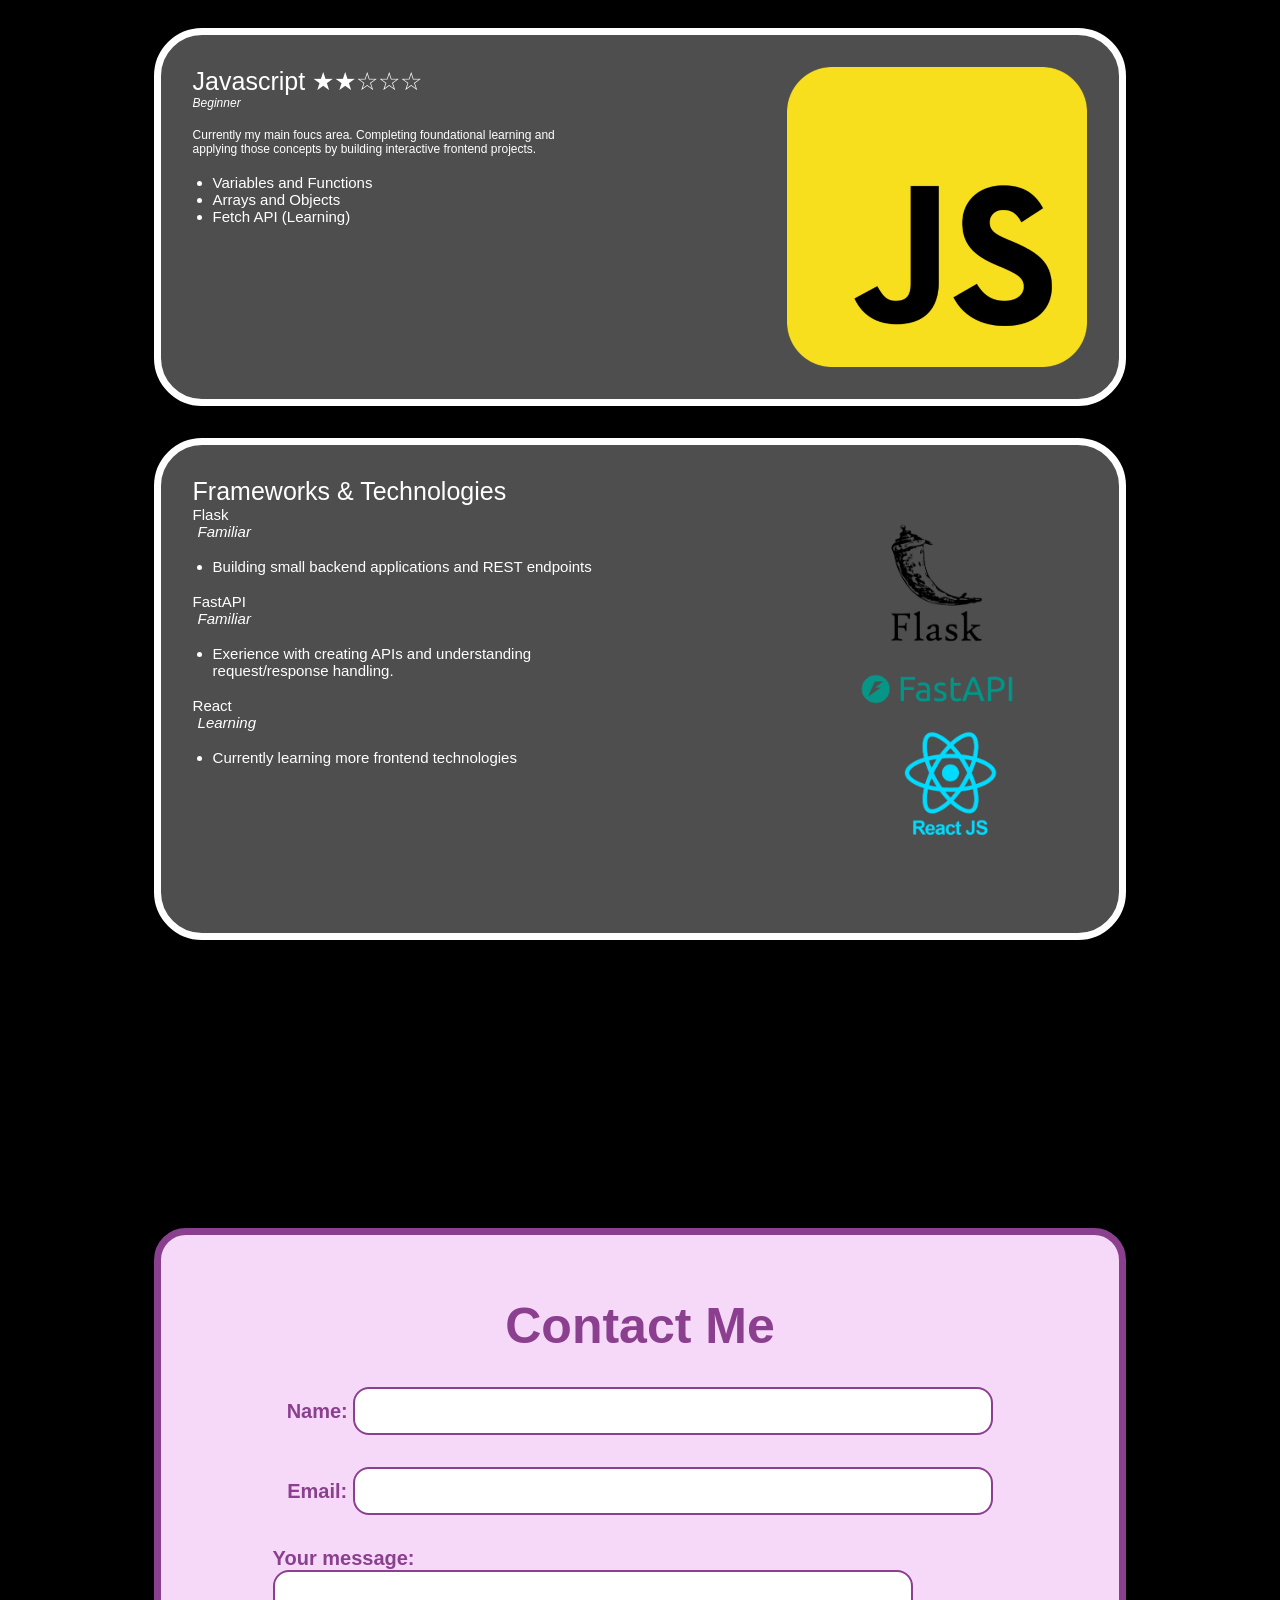
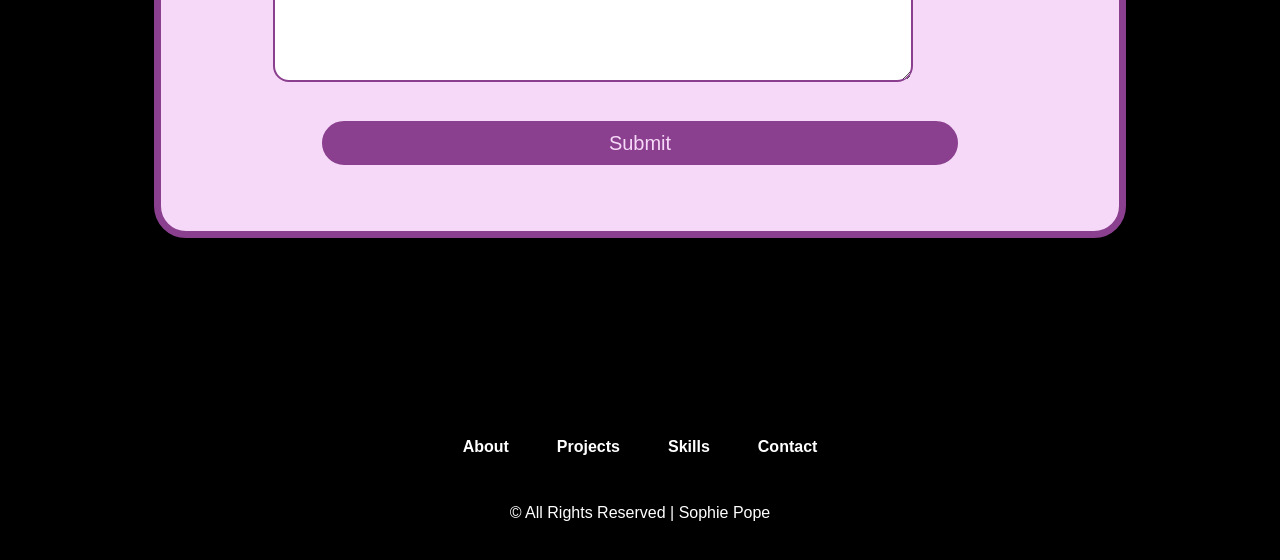
==== commit 37816d1b: "Updating the carousel feature, as the CSS version I tried to use isn't supported on some browsers" ====
--- a/index.html
+++ b/index.html
@@ -31,7 +31,6 @@
       <div class="about-container">
         <div class="image-container">
           <img src="images/about-me/professional.jpeg" alt="portfolio-photo" class="image-normal">
-          <img src="images/about-me/smiling.jpeg" alt="" class="image-hover">
         </div>
         
 
@@ -69,20 +68,25 @@
 
           <p id="intro" class="text">I am an aspiring software developer with a passion for building practical applications that solve real problems. <br> 
             My strongest language is Python, and I am currently expanding my frontend skills with Javascript while continuing to create projects to deepen my understanding of software development.</p><br>
-
-          <div class="carousel">
-
-            <div class="card">Card 1</div>
-            <div class="card">Card 2</div>
-            <div class="card">Card 3</div>
-            <div class="card">Card 4</div>
-            <div class="card">Card 5</div>
-            <div class="card">Card 6</div>
-            <div class="card">Card 7</div>
-            <div class="card">Card 8</div>
-
-
-          </div>
+          <div class="carousel-wrapper">
+
+            <button type="button" class="left-arrow">←</button>
+
+            <div class="carousel">
+
+              <img src="images/facts/countries-visited.png" alt="countries-visited" class="card">
+              <img src="images/facts/courses-completed.png" alt="courses-completed" class="card">
+              <img src="images/facts/learning.png" alt="languages" class="card">
+              <img src="images/facts/hobbies.png" alt="hobbies" class="card">
+              <img src="images/facts/flights-taken.png" alt="flights-taken" class="card">
+              <img src="images/facts/walks.png" alt="walks-completed" class="card">
+              <img src="images/facts/dogs.png" alt="dogs-petted" class="card">
+              <img src="images/facts/making-things.png" alt="creative" class="card">
+
+            </div>
+            <button type="button" class="right-arrow">→</button>
+          </div>
+          
         
         
           <h2 class="title">My Journey</h2><br>
--- a/styles.css
+++ b/styles.css
@@ -146,17 +146,7 @@
   border-radius: 50%;
 }
 
-.image-hover{
-  opacity: 0;
-}
-
-.image-container:hover .image-normal{
-  opacity: 0;
-}
-
-.image-container:hover .image-hover{
-  opacity: 1;
-}
+
 
 .info-box{
   display: flex;
@@ -243,41 +233,90 @@
 }
 /* Card Carousel */
 
+.carousel-wrapper{
+  position: relative;
+  width: 100%;
+  min-width: 0;
+  overflow: hidden;
+}
+
 .carousel{
   width:100%;
   overflow-x: auto;
   margin: 3em auto;
   display: flex;
   gap: 1em;
+  scroll-behavior: smooth;
+  min-width: 0;
+  overflow-y: hidden;
+  scrollbar-width: none;
 }
 
 .carousel::-webkit-scrollbar{
   display: none;
 }
 
-.carousel::scroll-button(right){
-  content: right;
-  border: none;
-  background-color: white;
-
-}
-
-.card{
+.carousel img.card{
   flex: 0 0 20em;
+  min-width: 20em;
+  max-width: 20em;
   height: 12em;
   background-color: white;
-  padding: 1em;
   border-radius: .5em;
-  text-align: center;
   align-content: center;
-}
+  object-fit: cover;
+  display: block;
+}
+
+.left-arrow, .right-arrow {
+  position: absolute;
+  top: 50%;
+  transform: translateY(-50%);
+  z-index: 10;
+
+  width: 2.5rem;
+  height: 2.5rem;
+
+  border: none;
+  border-radius: 50%;
+  background-color: white;
+  opacity: 0.5;
+  color: black;
+  font-size: 1.25rem;
+  cursor: pointer;
+}
+
+.right-arrow:hover{
+  background-color: white;
+  opacity: 1;
+}
+
+.left-arrow:hover{
+  background-color: white;
+  opacity: 1;
+}
+
+.left-arrow{
+  left: 0.5rem;
+}
+
+.right-arrow{
+  right: 0.5rem;
+}
+
 /* About Me Section */
 
 .about-grid{
   width: 100%;
+  min-width: 0;
   display: grid;
-  grid-template-columns: auto-fit, minmax(200px, 1fr);
+  grid-template-columns: auto-fit, minmax(0, 1fr);
   gap: 2rem;
+}
+
+.about-info{
+  width: 100%;
+  min-width: 0;
 }
 
 .about-card{
@@ -340,7 +379,9 @@
   grid-row: 1;
 }
 
-.about-me{
+.about-me {
+  width: 100%;
+  min-width: 0;
   min-height: 100vh;
   padding: 5rem;
   display: grid;
@@ -576,6 +617,12 @@
   font-weight: 500;
 }
 
+/* Contact Form */
+
+.input-box h2{
+  padding-top: 30px;
+}
+
 .input-box{
   background-color: #F6D9F8;
   border-radius: 2rem;
@@ -593,9 +640,8 @@
   justify-content: center;
   text-align: center;
   gap: 2rem;
-  margin-top: 5rem;
   border-radius: 3rem;
-  padding: 2rem 8rem;
+  padding: 2rem;
   
 }
 
@@ -607,6 +653,7 @@
   border-width: 2px;
   border-style: solid;
   border-color: #8B3F8F;
+  padding: 5px;
 }
 
 textarea{
@@ -617,13 +664,13 @@
   border-width: 2px;
   border-style: solid;
   border-color: #8B3F8F;
+  padding: 5px;
 }
 
 label{
   font-size: 20px;
   font-weight: bold;
   text-align: left;
-
 }
 
 .form-btn{
@@ -812,6 +859,7 @@
   header .logo{
     font-size: 1.5rem;
   }
+
   .about-container img{
     width: 80vw;
   }
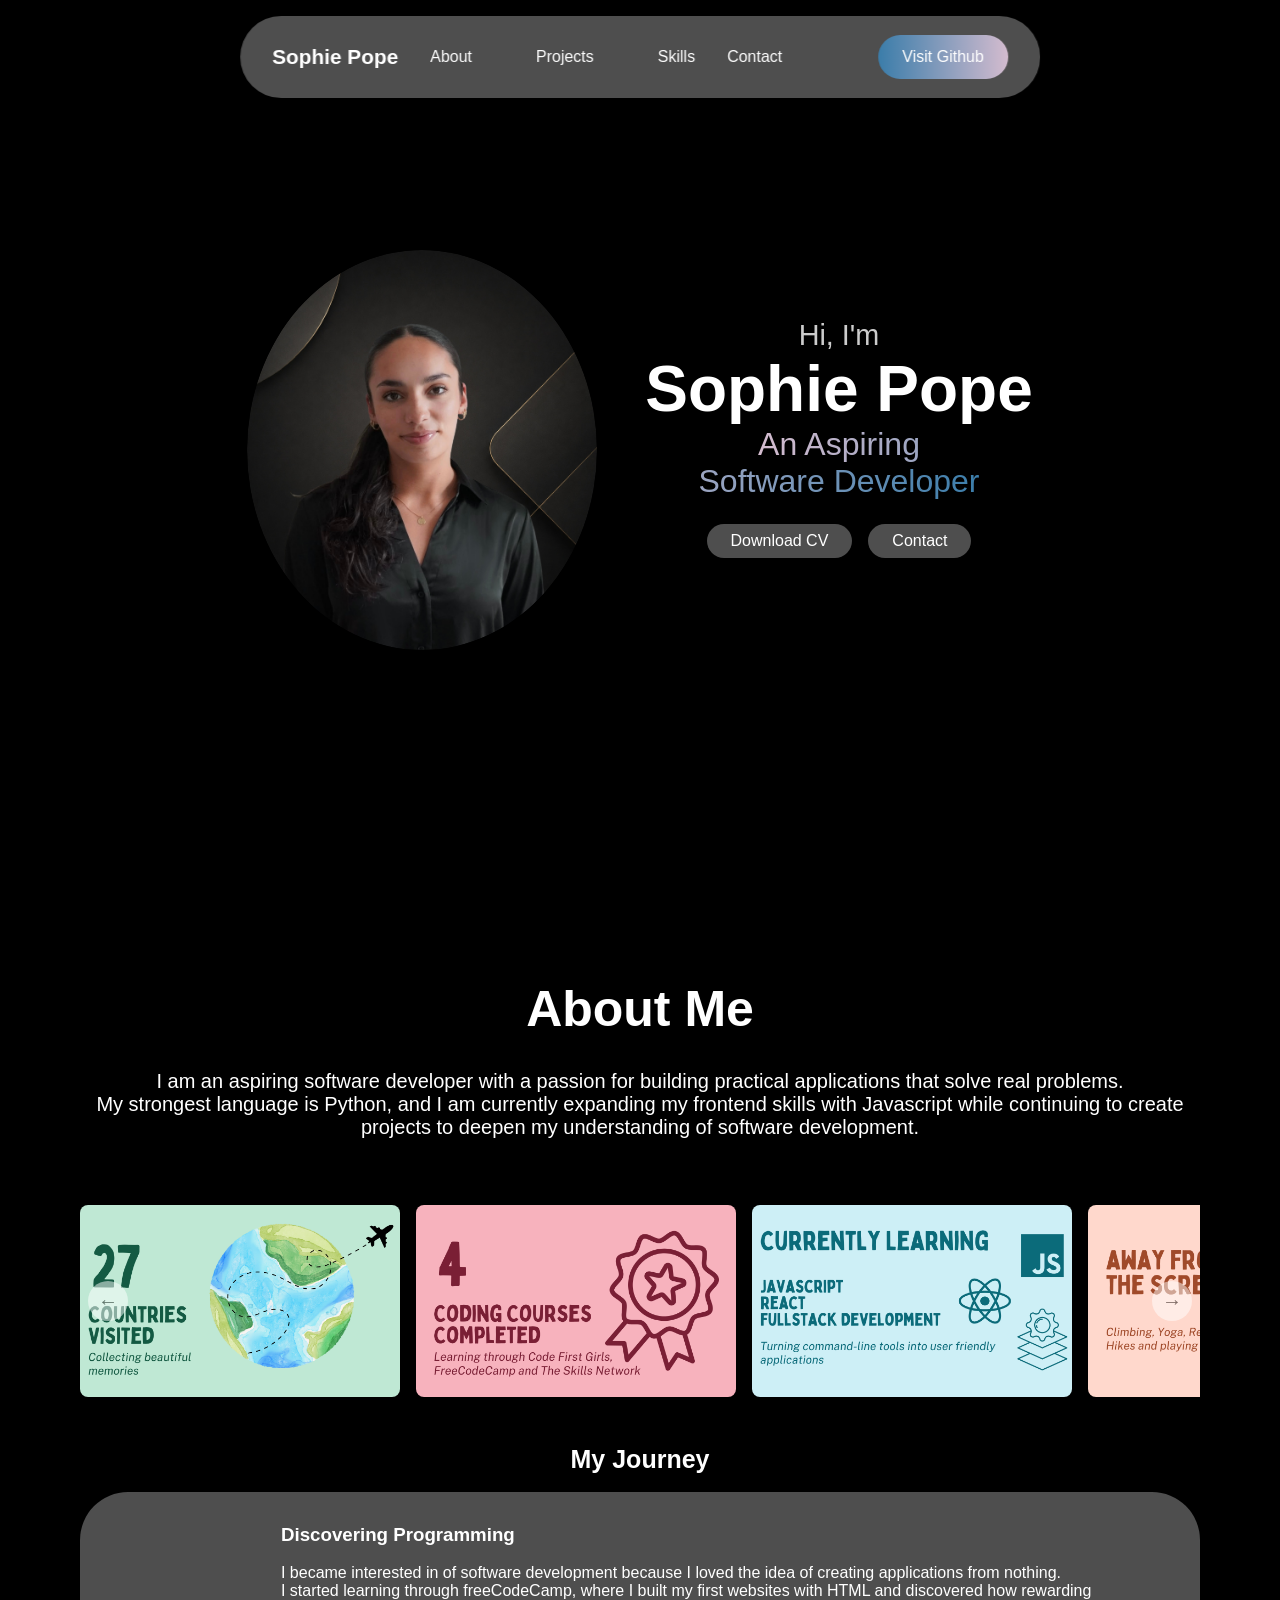
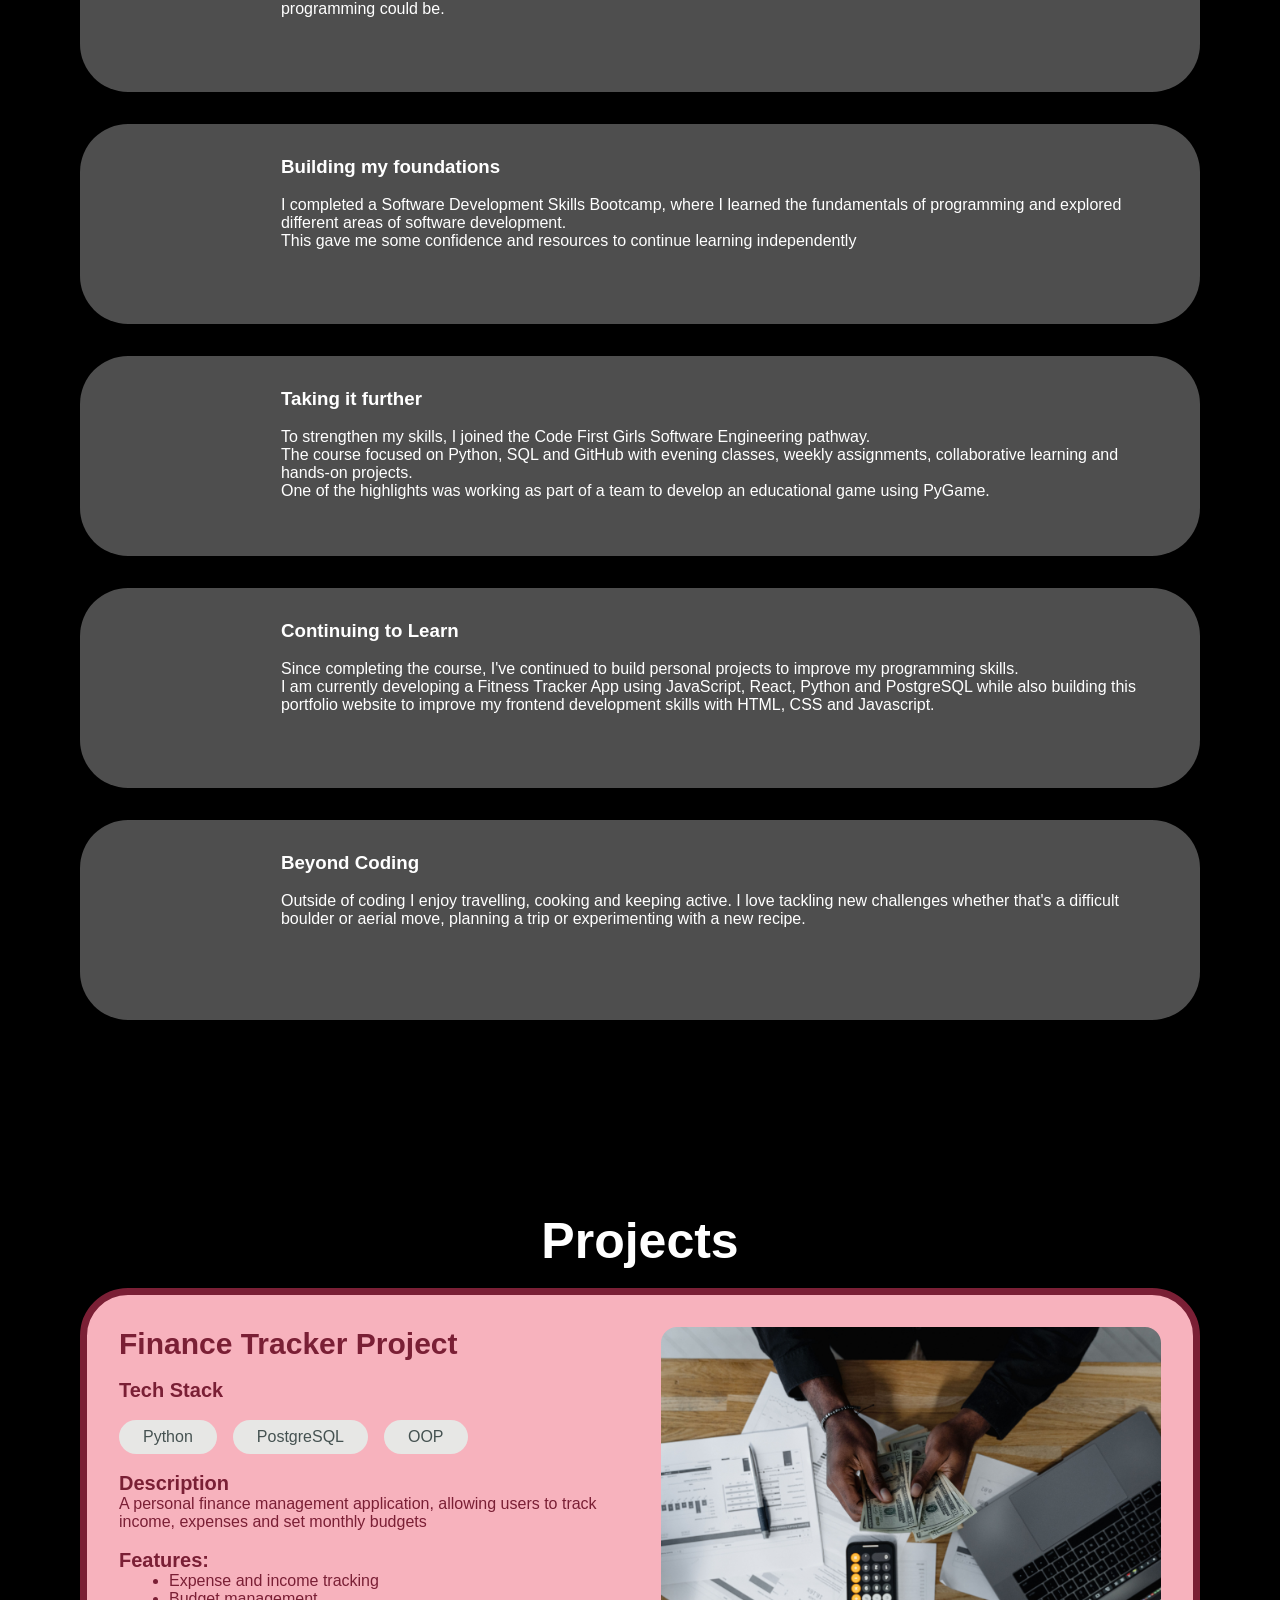
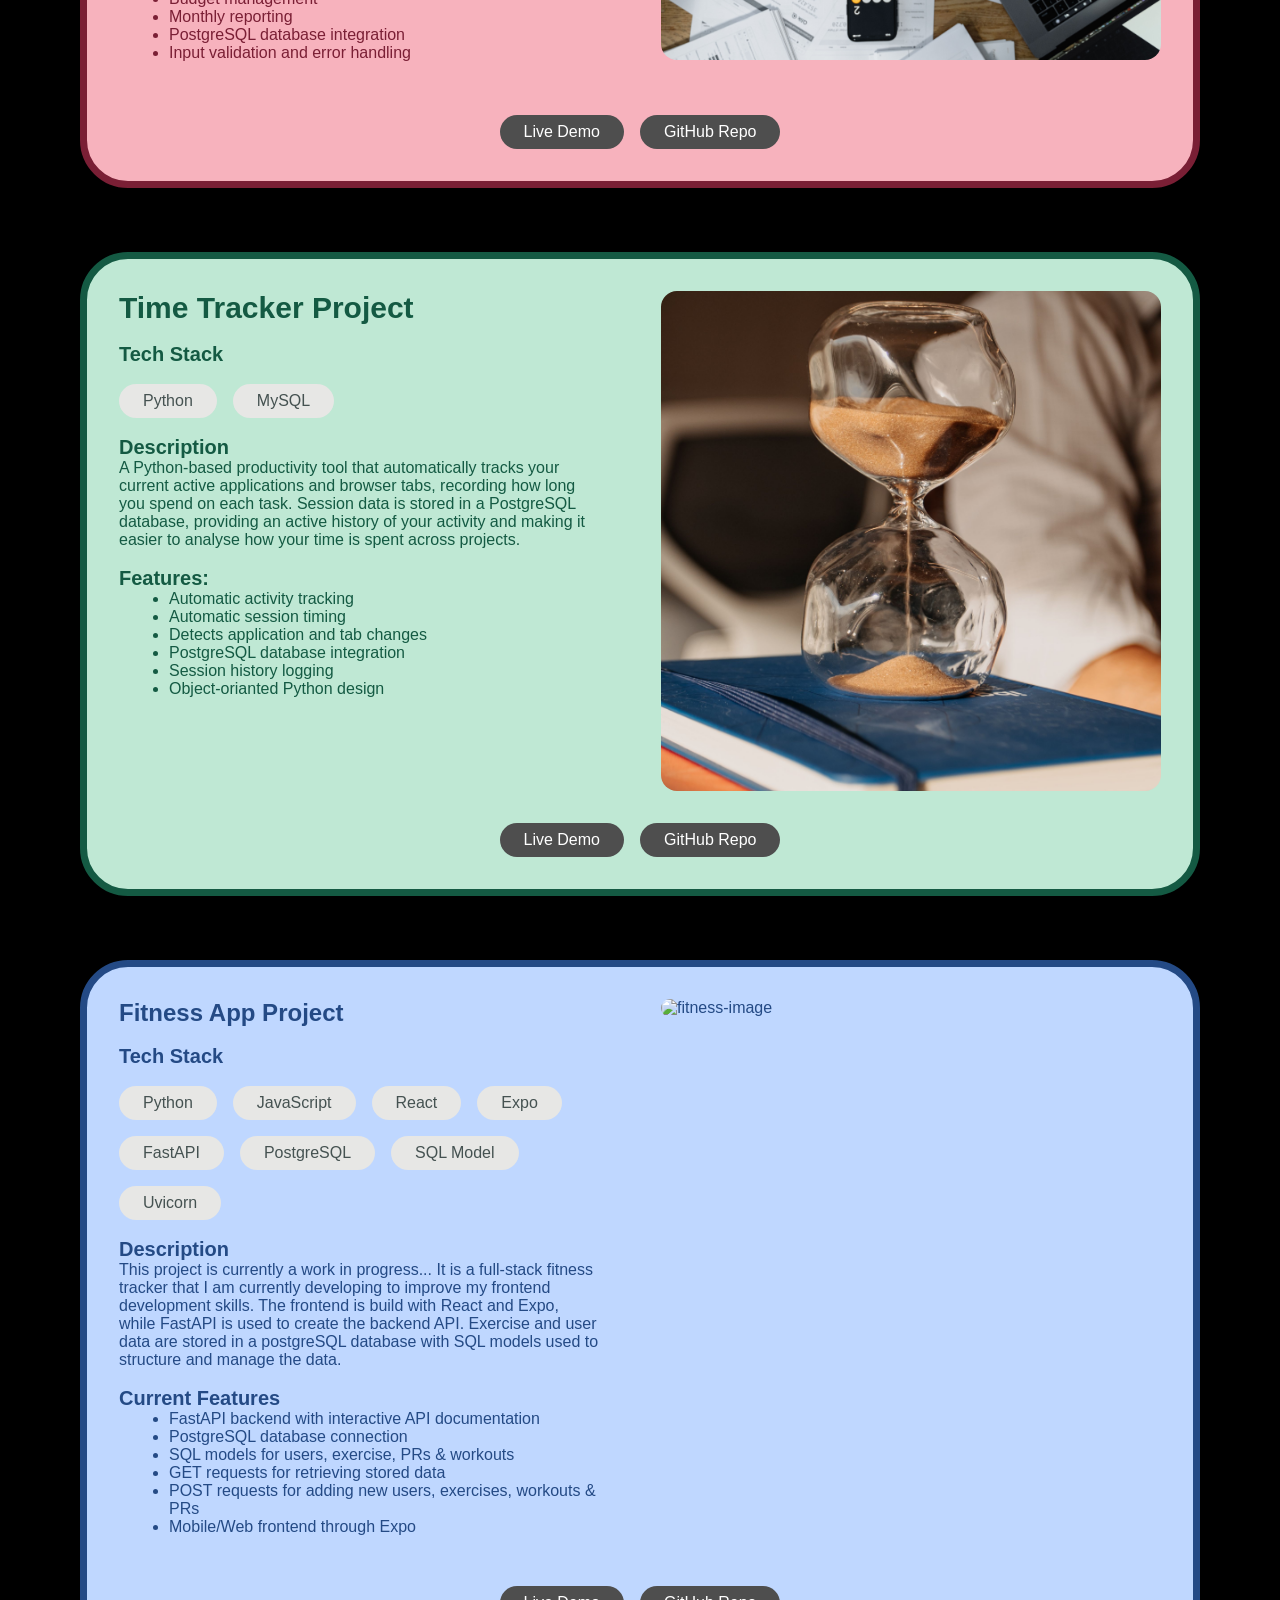
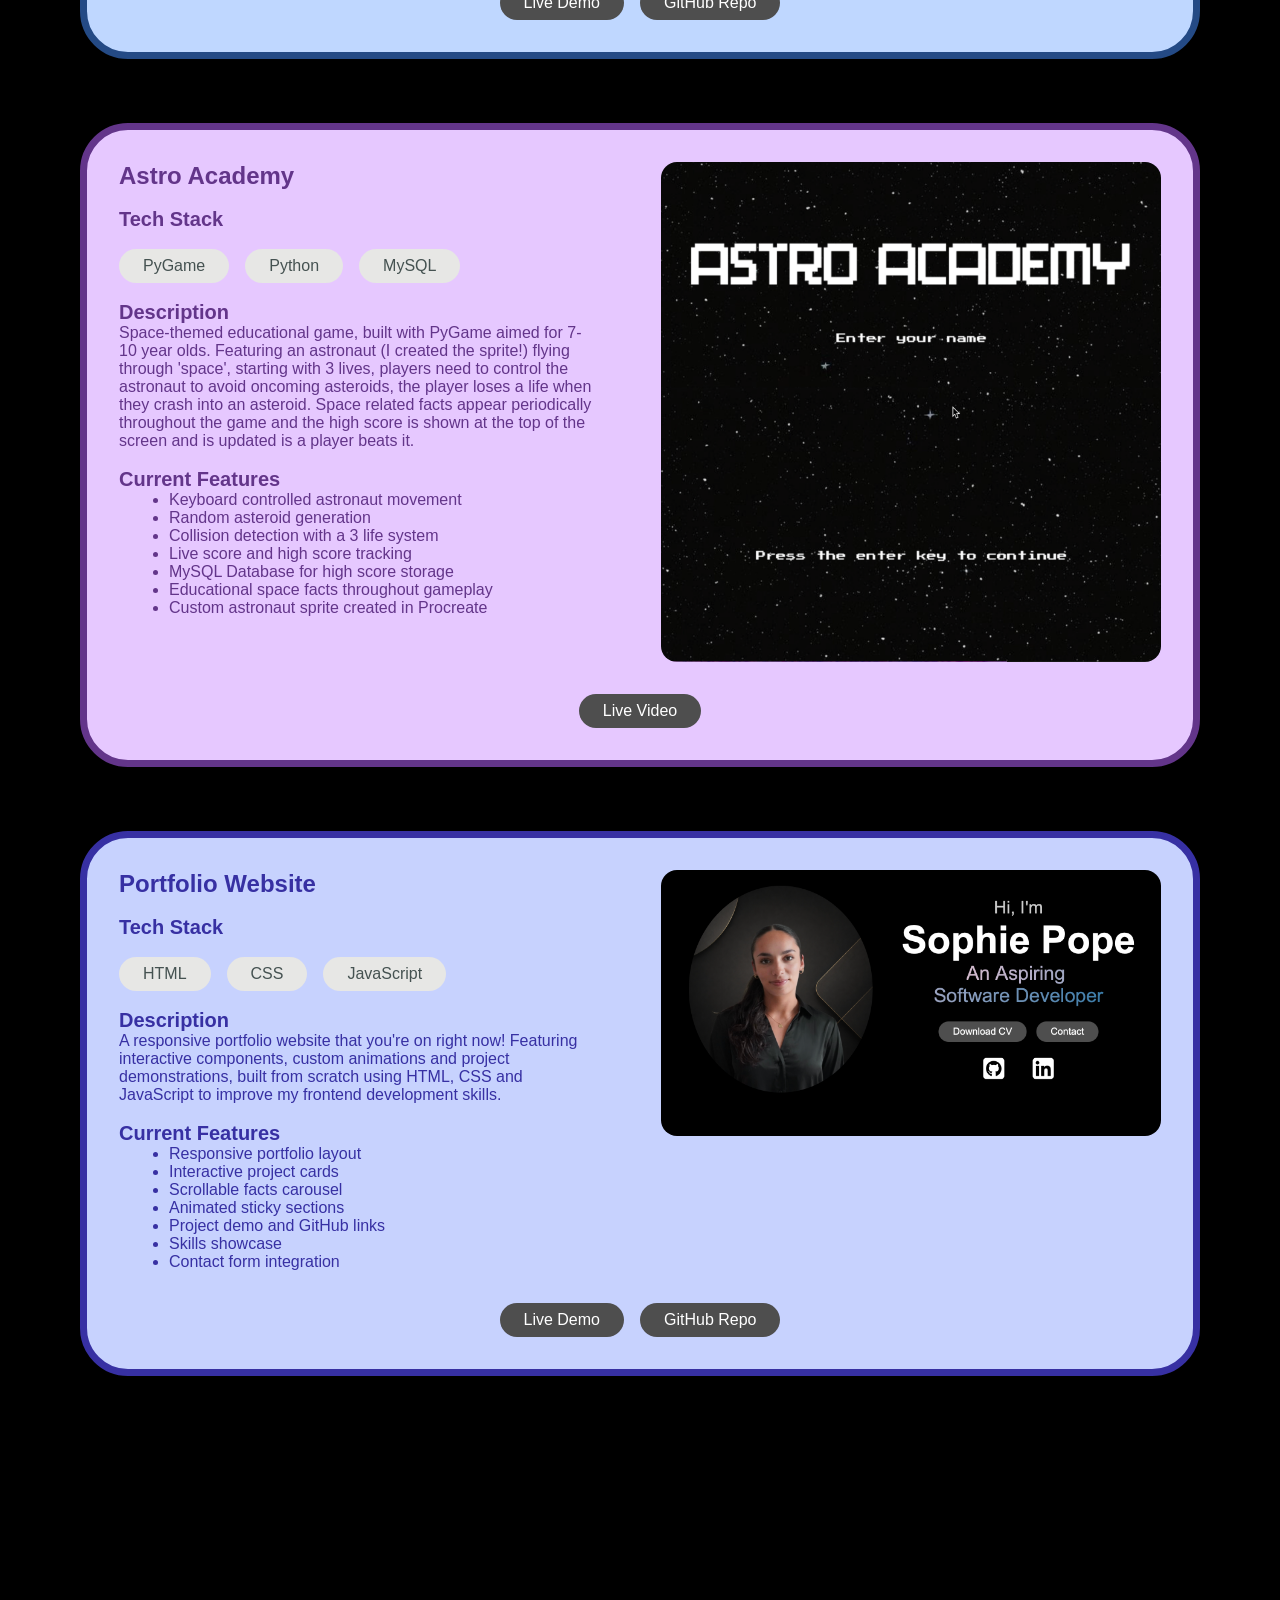
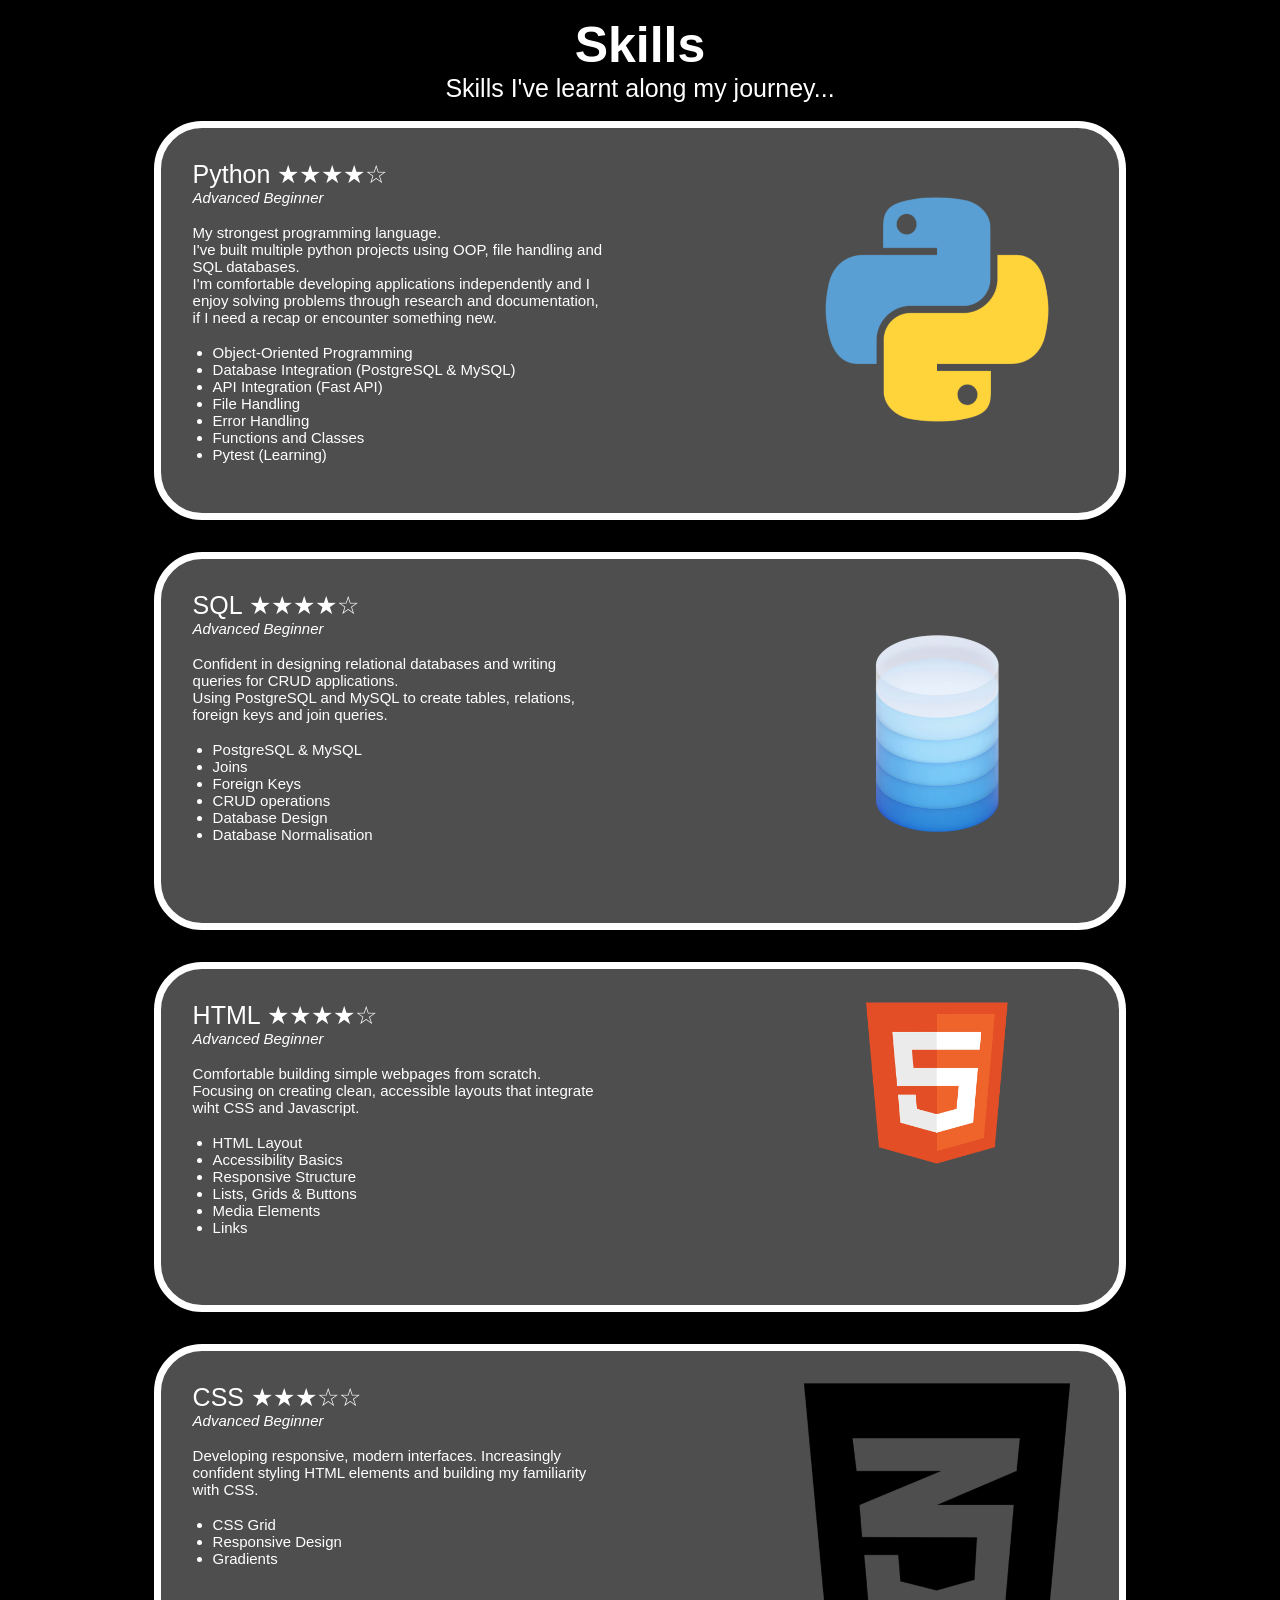
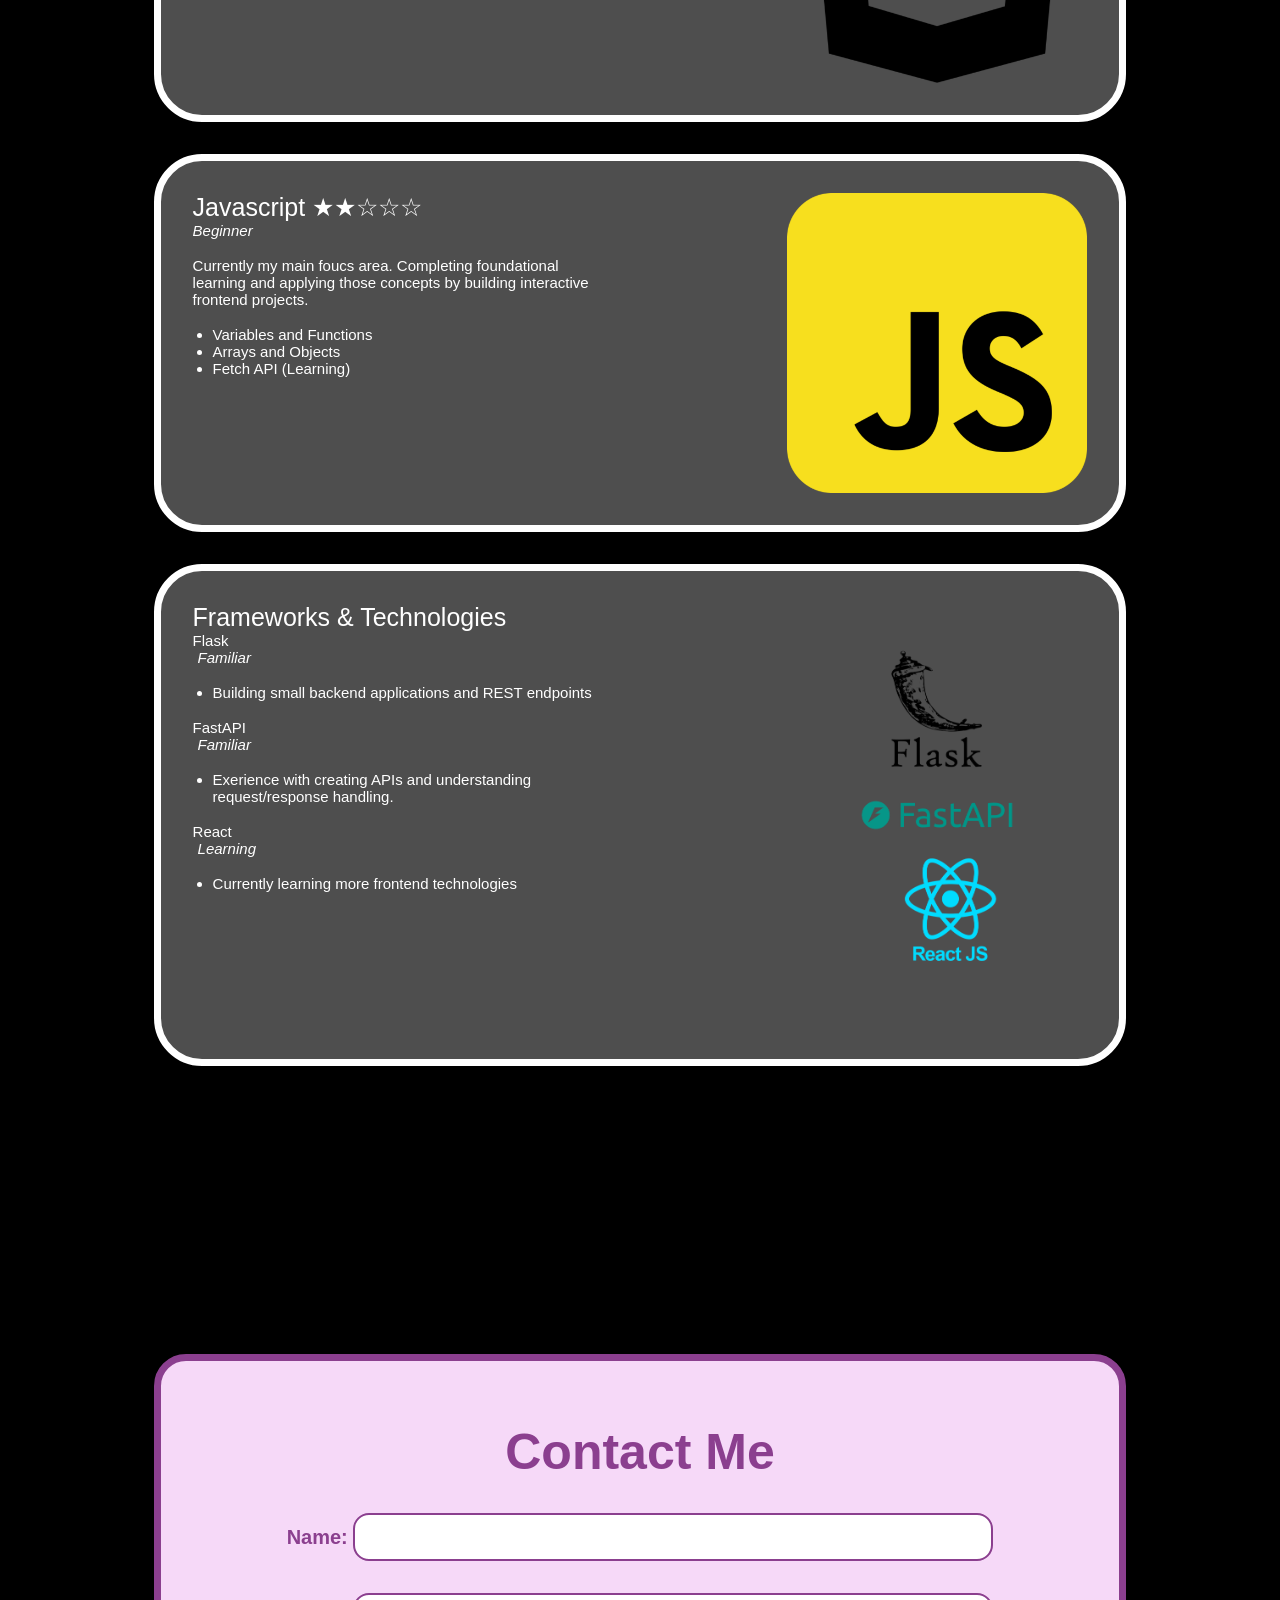
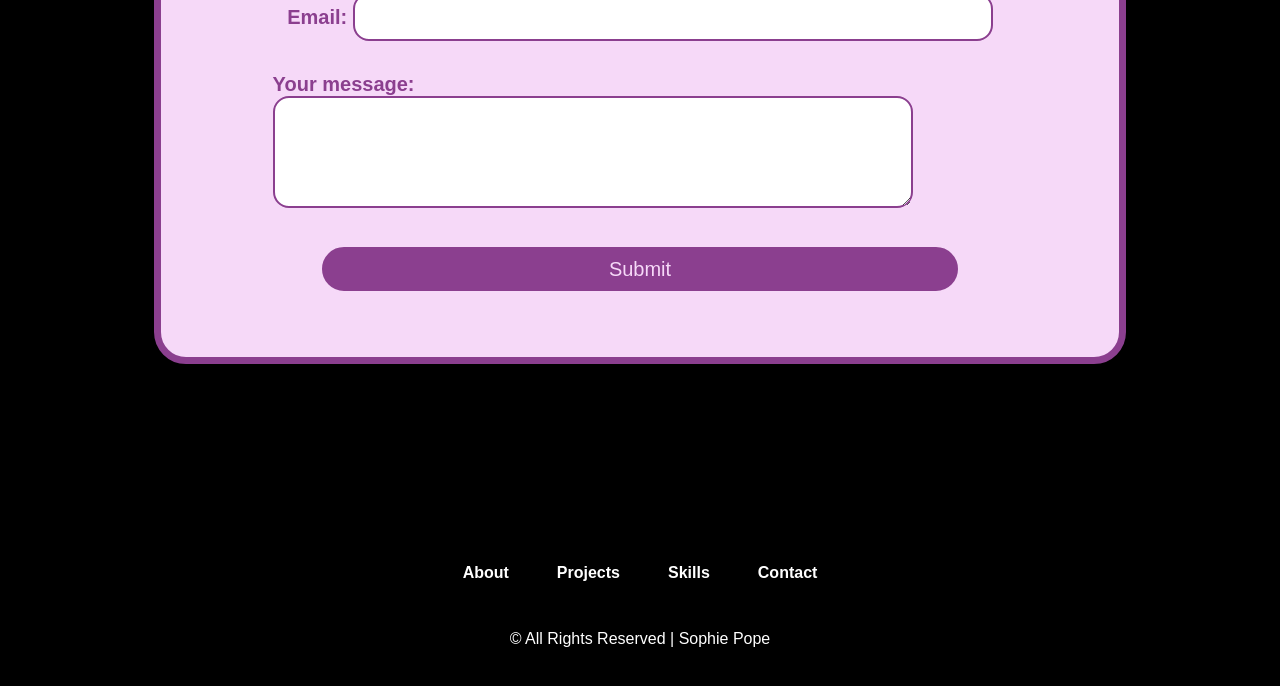
==== commit eb0472a4: "Adding in links" ====
--- a/index.html
+++ b/index.html
@@ -13,7 +13,7 @@
 
       <nav id="navbar">
         <ul class="nav-links">
-          <li><a class="nav-link" href="#about">About</li>
+          <li><a class="nav-link" href="#about-me">About</li>
           <li><a class="nav-link" href="#projects">Projects</li>
           <li><a class="nav-link" href="#skills">Skills</a></li>
           <li><a class="nav-link" href="#contact">Contact</li>
@@ -42,8 +42,8 @@
           </div>
 
           <div class="btn-group">
-            <div class="btn">Download CV</div>
-            <div class="btn">Contact</div>
+            <a href="images/about-me/cv-file.pdf" class="btn" target="_blank">Download CV</a>
+            <a href="#contact" class="btn">Contact</a>
           </div>
 
           <div class="socials">
@@ -288,11 +288,10 @@
             </div>
           </div>
 
-          <img src="astro-academy" alt="Astro Academy">
+          <img src="images/projects/astro-academy.png" alt="Astro Academy">
 
           <div class="btn-group">
-            <a href="astro-academy-demo.html" class="btn"></a>
-            <a href="https://github.com/mbrabiner/CFGDegree-GroupProjectTeam4.git" target="_blank" class="btn">GitHub Repo</a>
+            <a href="astro-academy-demo.html" class="btn">Live Video</a>
           </div>
         </div>
 
@@ -308,8 +307,23 @@
               </div><br>
               
               <h2>Description</h2>
-              <p>Responsive Portfolio Website built from scratch, that you're on right now! Showcasing my projects and development skills</p><br>
-            </div>
+              <p>
+                A responsive portfolio website that you're on right now! 
+                Featuring interactive components, custom animations and project demonstrations, built from scratch using HTML, CSS and JavaScript to improve my frontend development skills.
+              </p><br>
+              
+              <h2>Current Features</h2>
+              <ul>
+                <li>Responsive portfolio layout</li>
+                <li>Interactive project cards</li>
+                <li>Scrollable facts carousel</li>
+                <li>Animated sticky sections</li>
+                <li>Project demo and GitHub links</li>
+                <li>Skills showcase</li>
+                <li>Contact form integration</li>
+              </ul>
+            </div>
+
           </div>
 
           <img src="images/projects/portfolio-web.png" alt="portfolio">
--- a/styles.css
+++ b/styles.css
@@ -196,6 +196,7 @@
   display: inline-flex;
   justify-content: center;
   align-items: center;
+  color: white;
   background-color: #4e4e4e;
 }
 
@@ -391,6 +392,7 @@
 
 #intro{
   text-align: center;
+  font-size: 20px;
 }
 
 
@@ -579,7 +581,7 @@
   align-self: start;
 }
 .skills-grid-card p{
-  font-size: 12px;
+  font-size: 15px;
 }
 
 .skills-grid-card li.title{
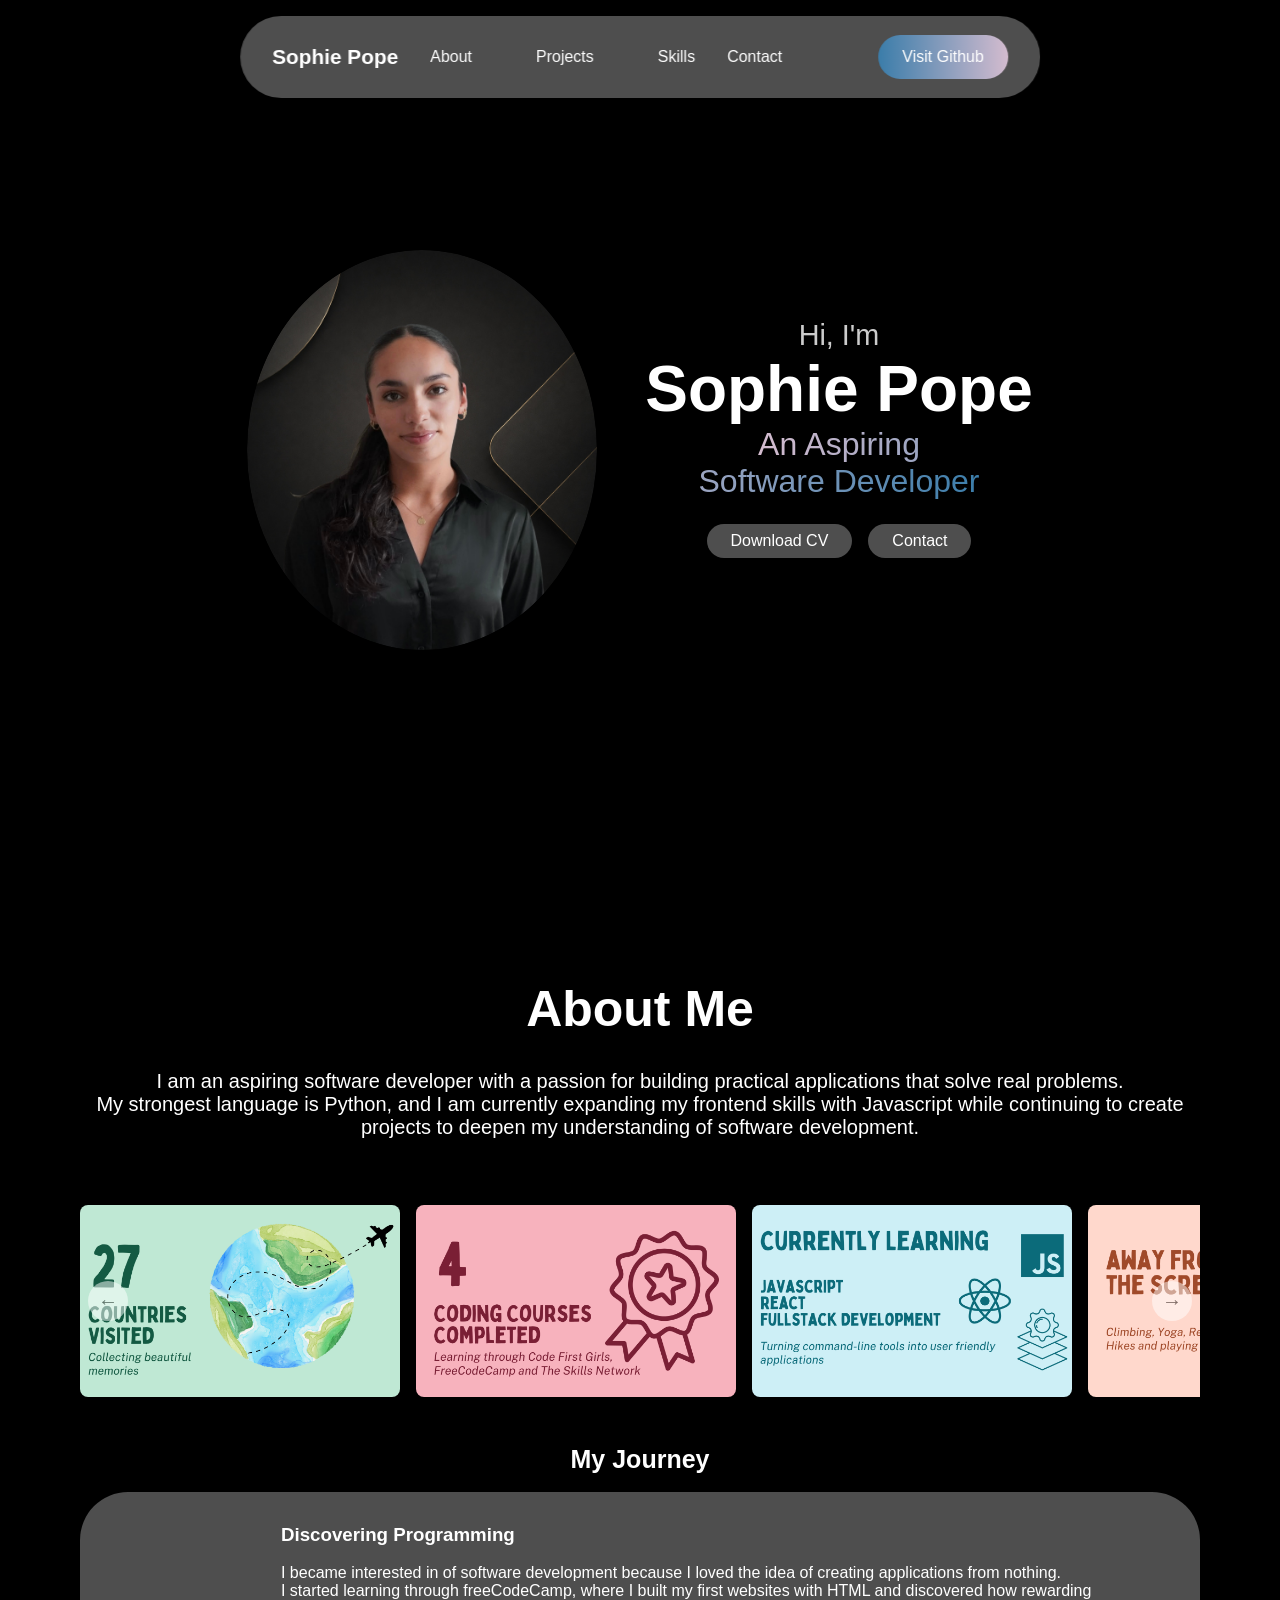
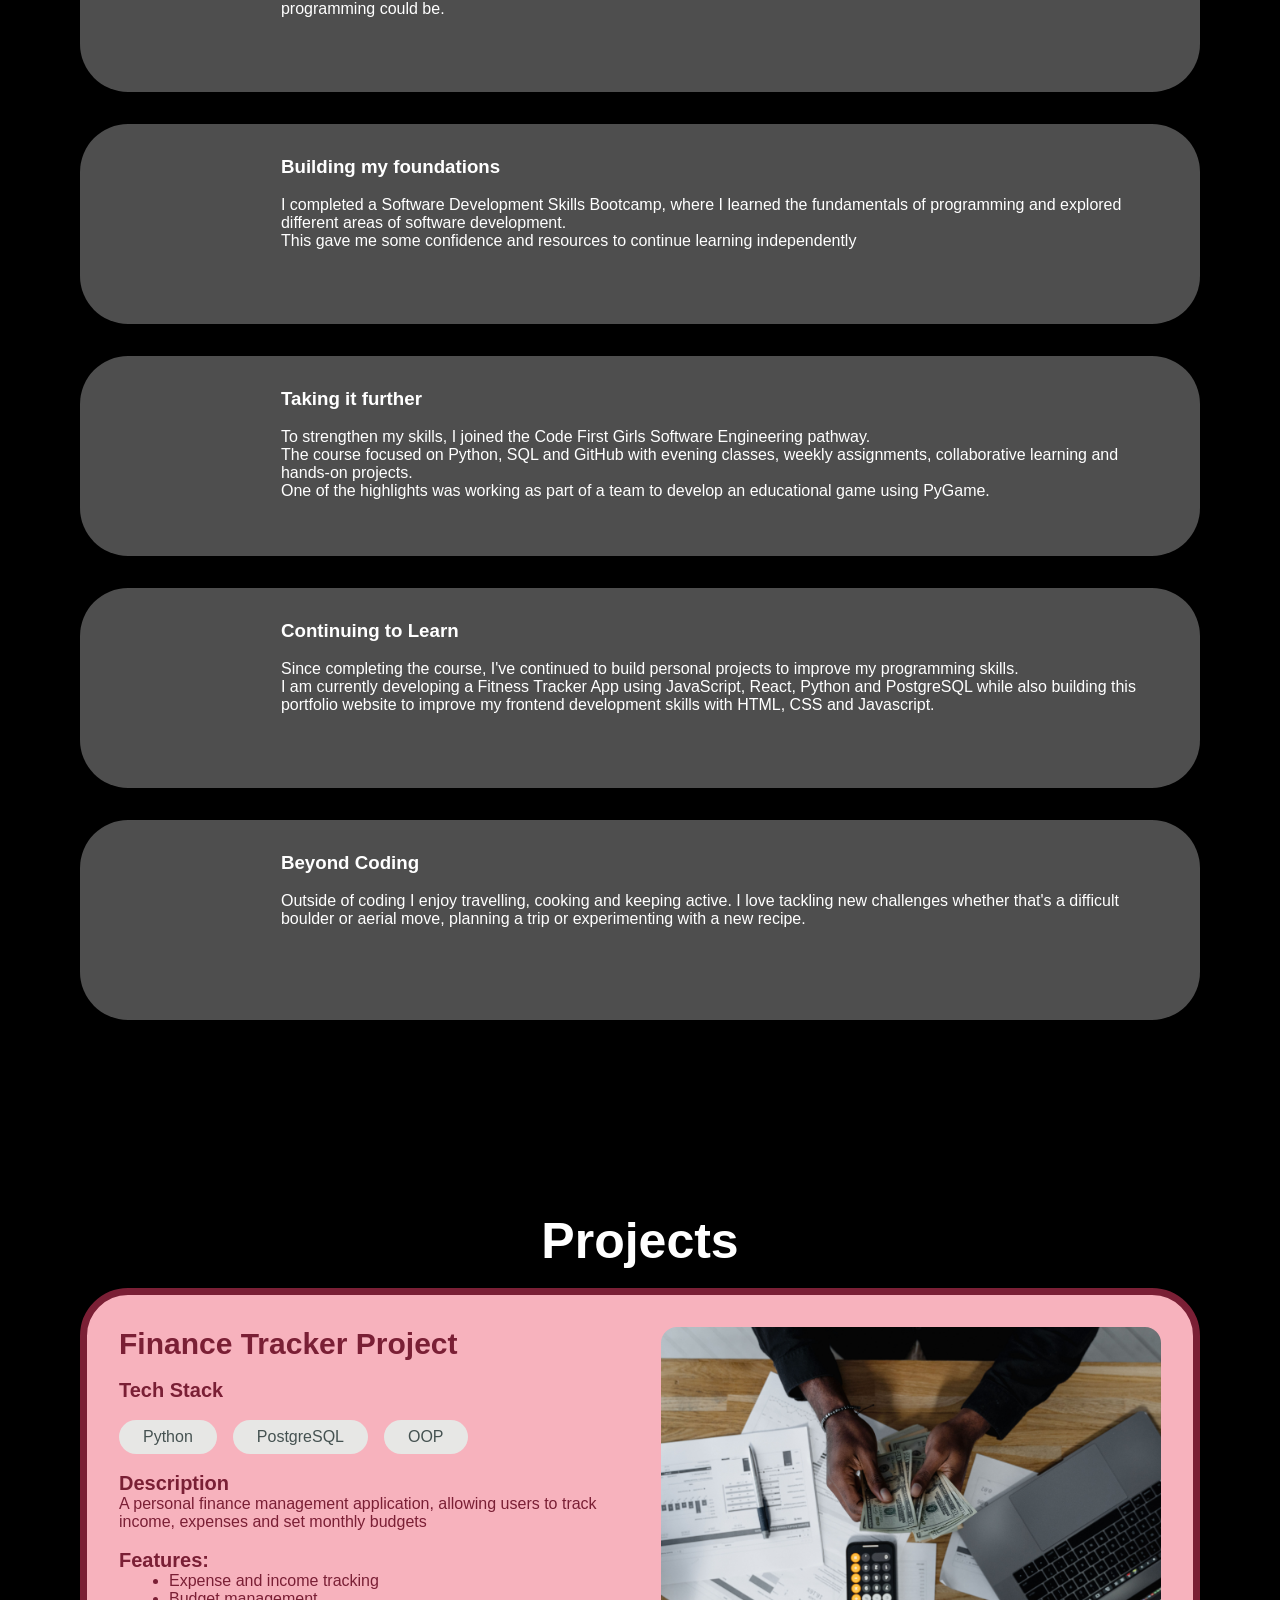
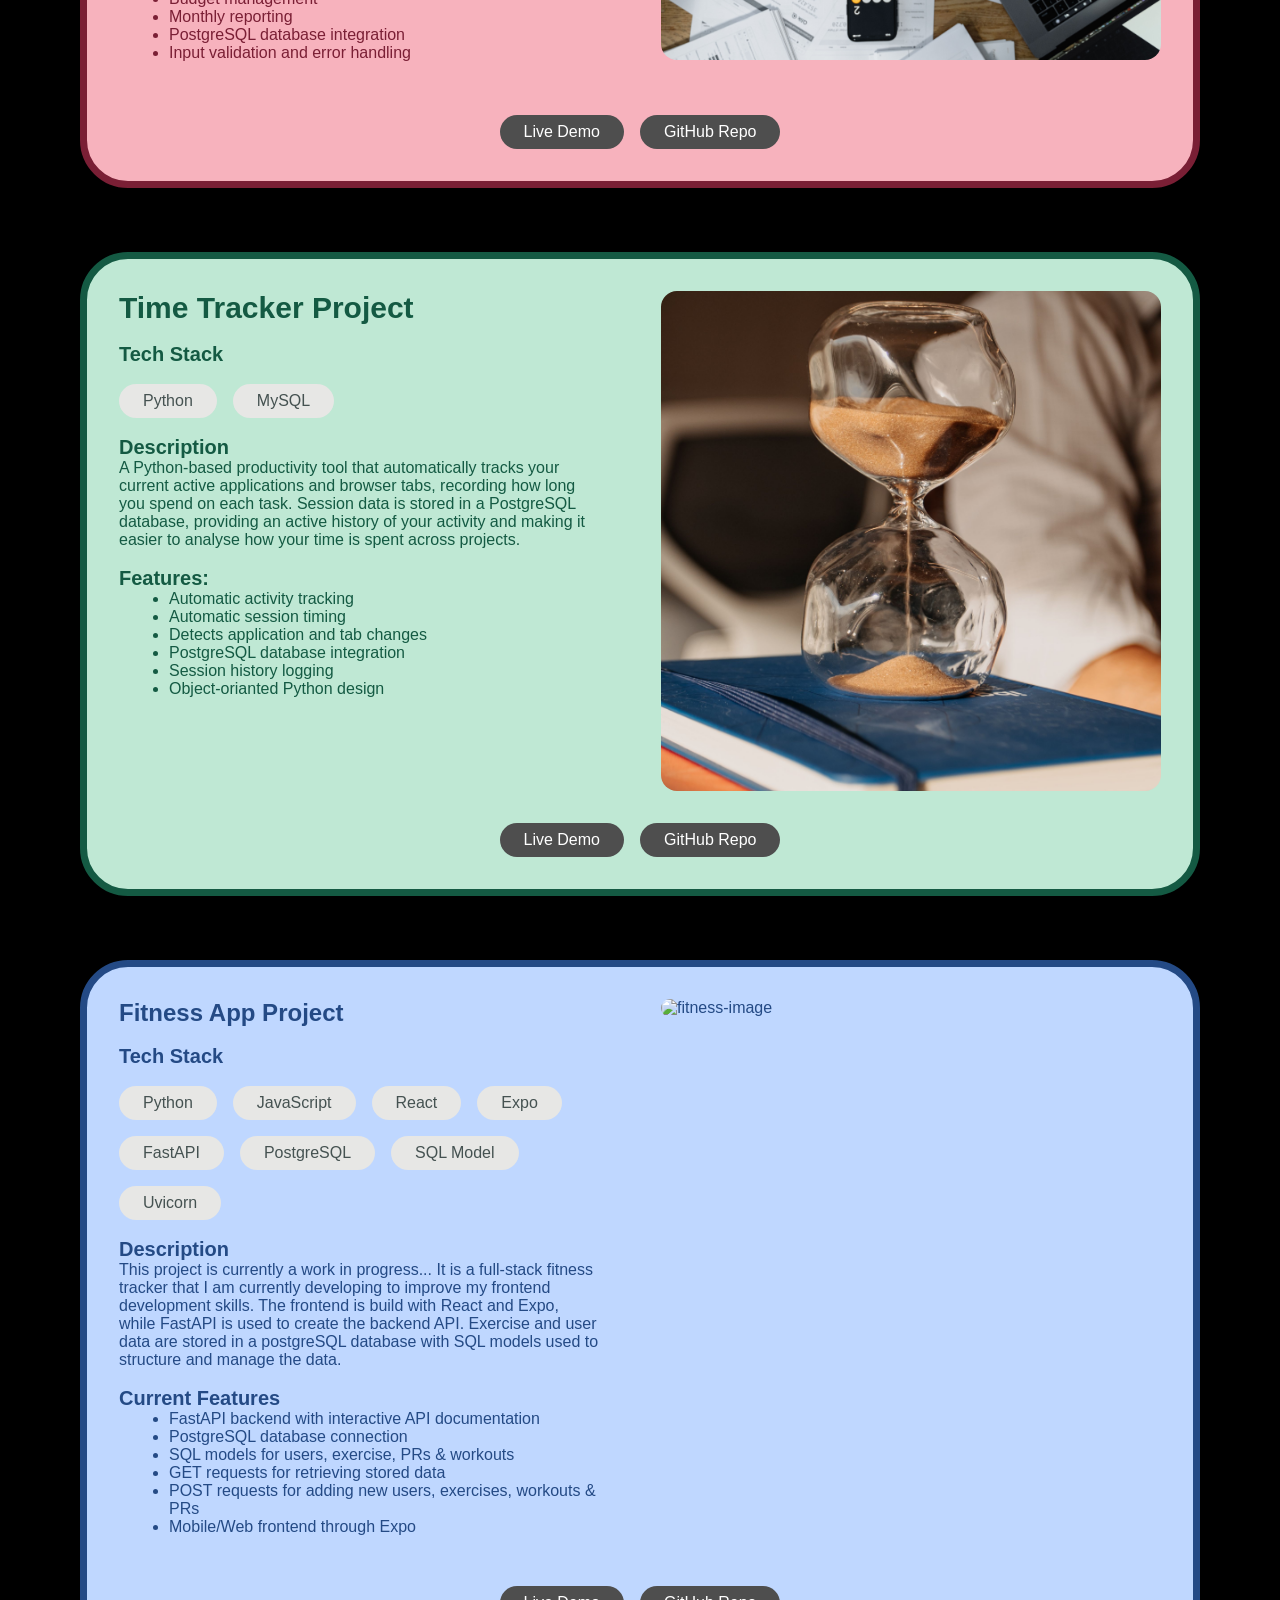
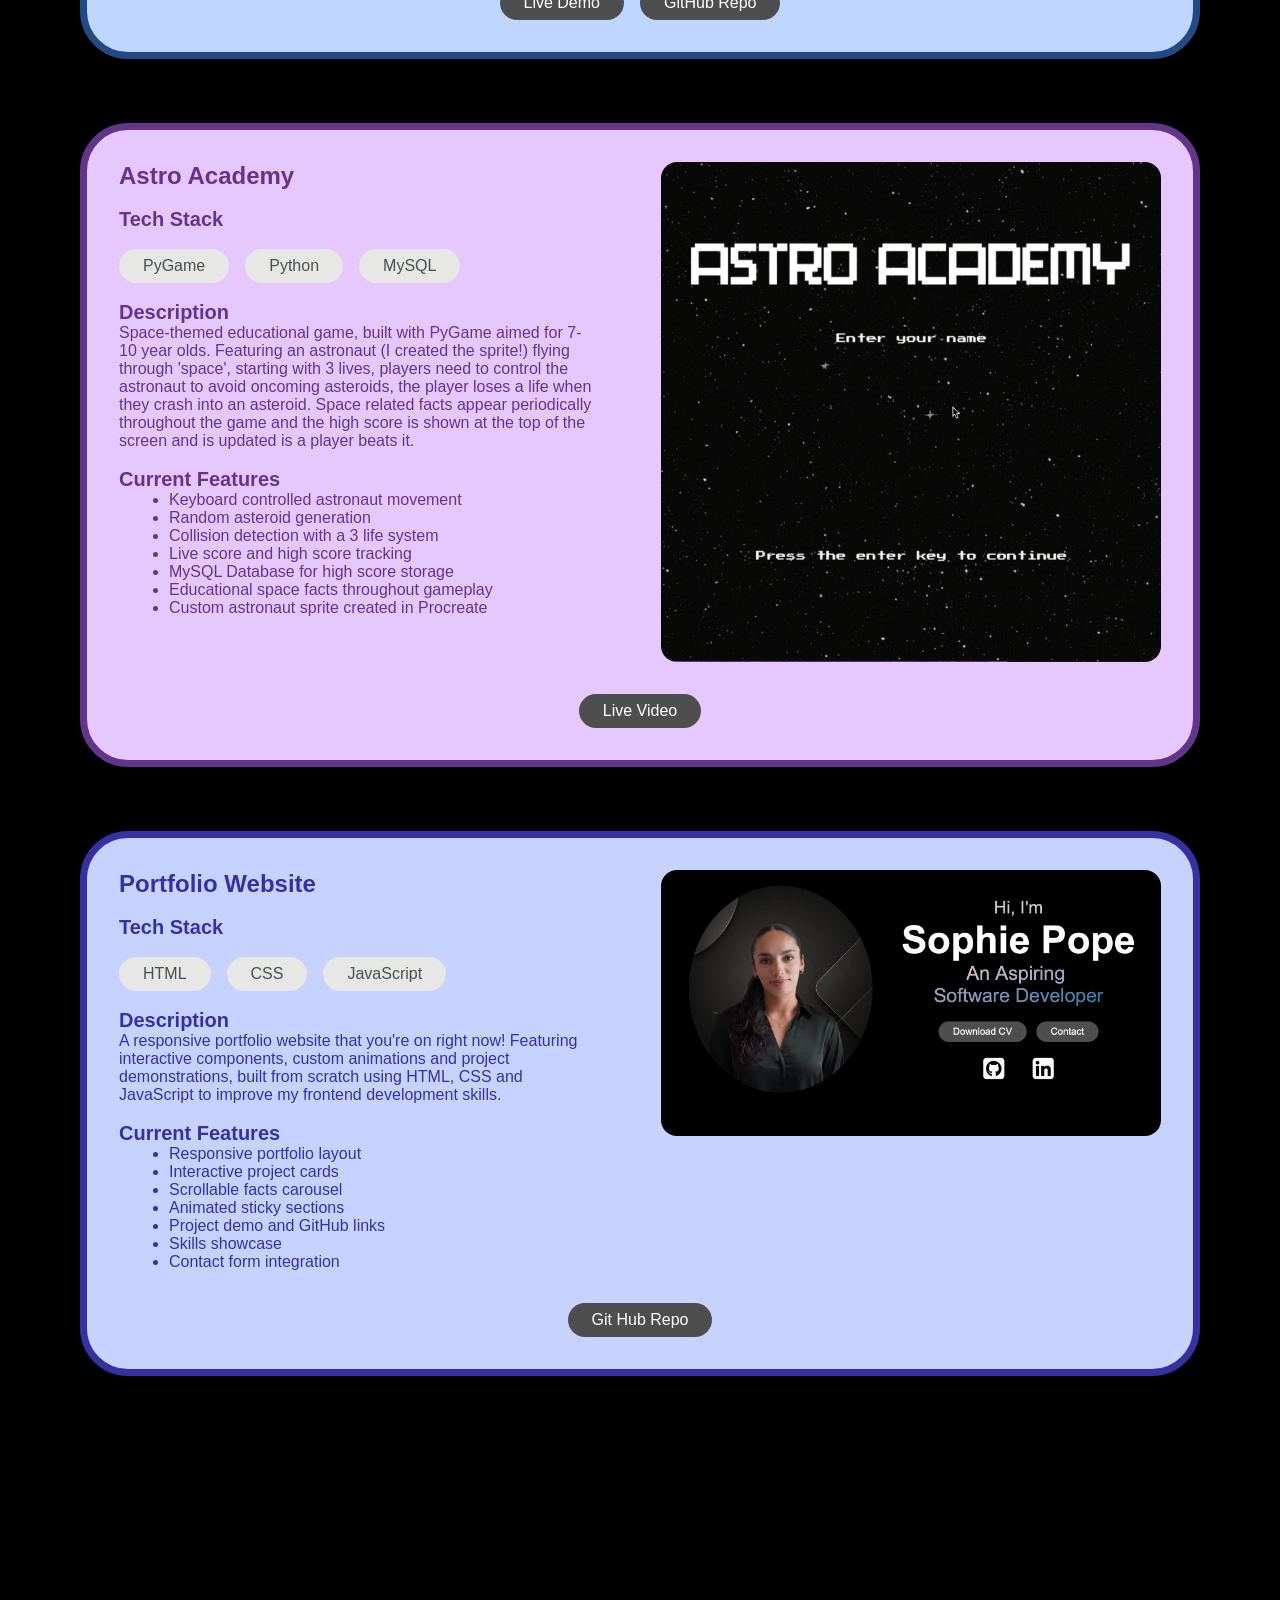
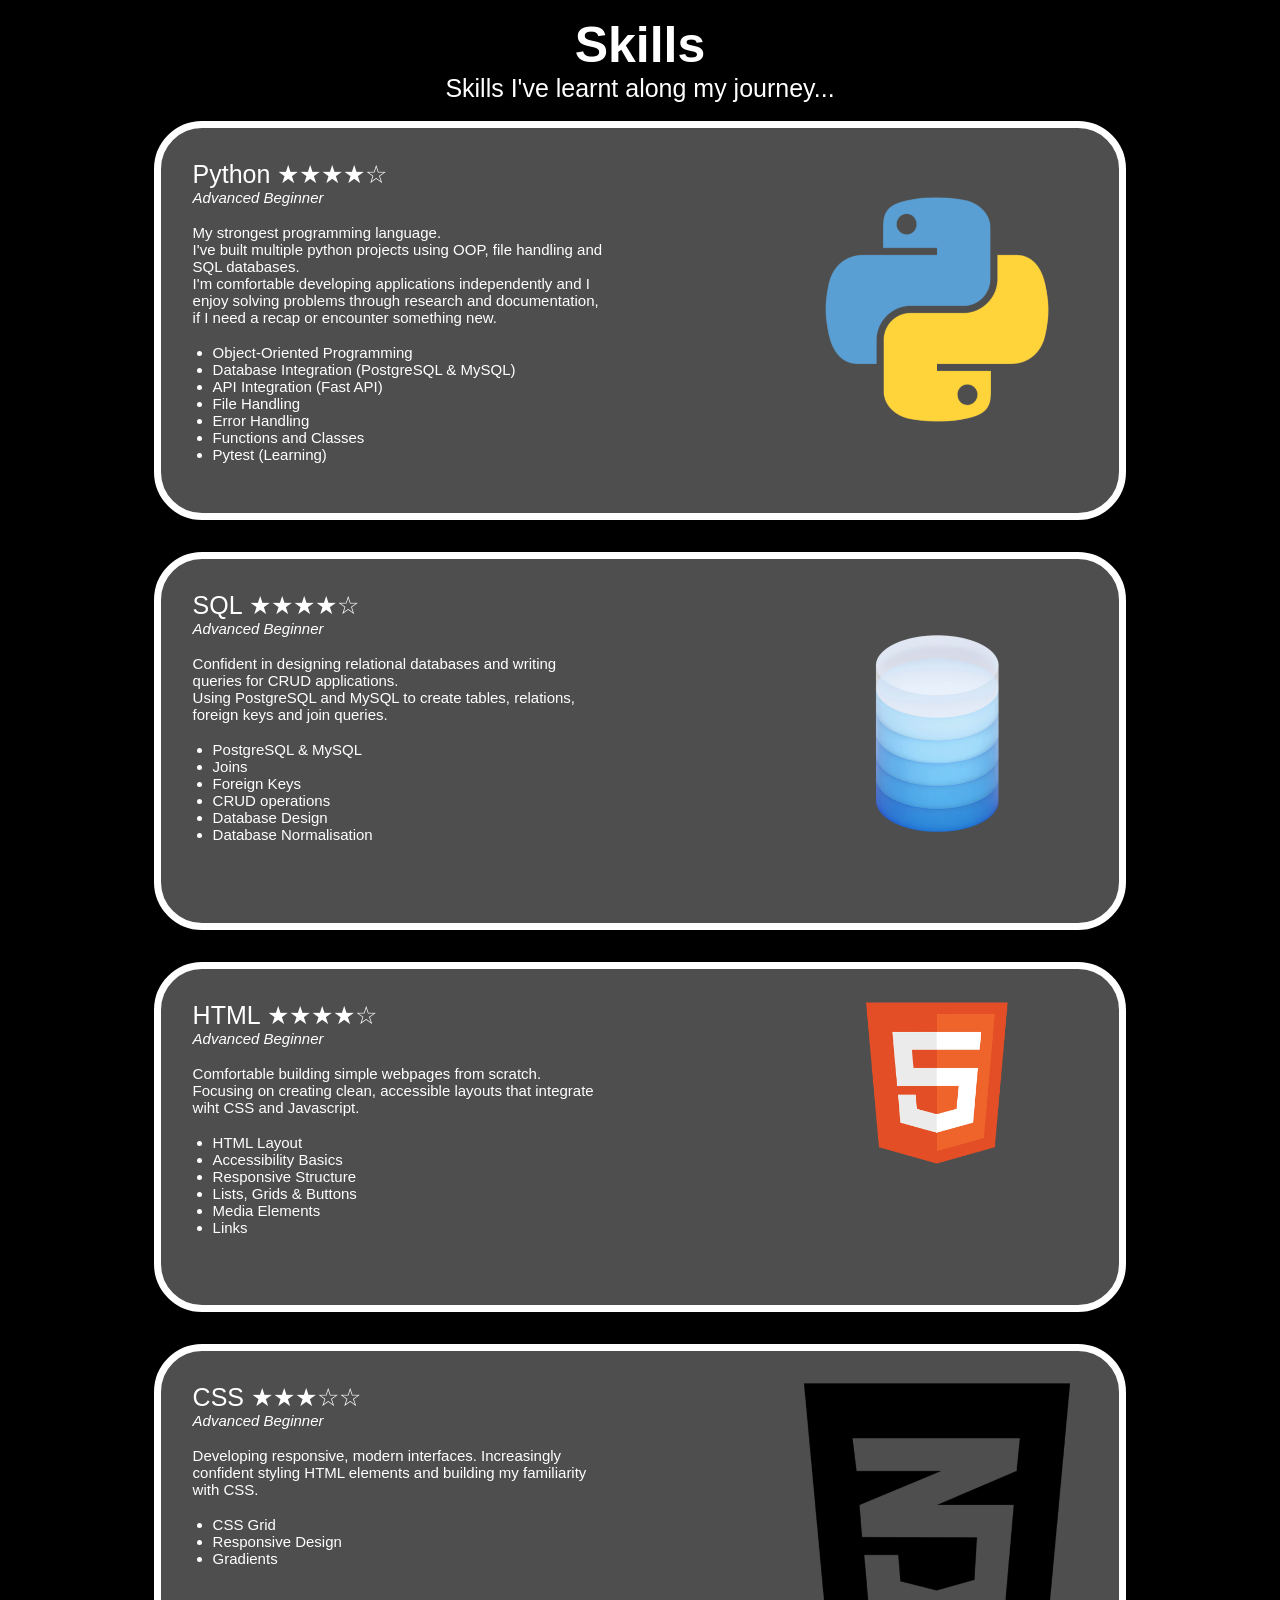
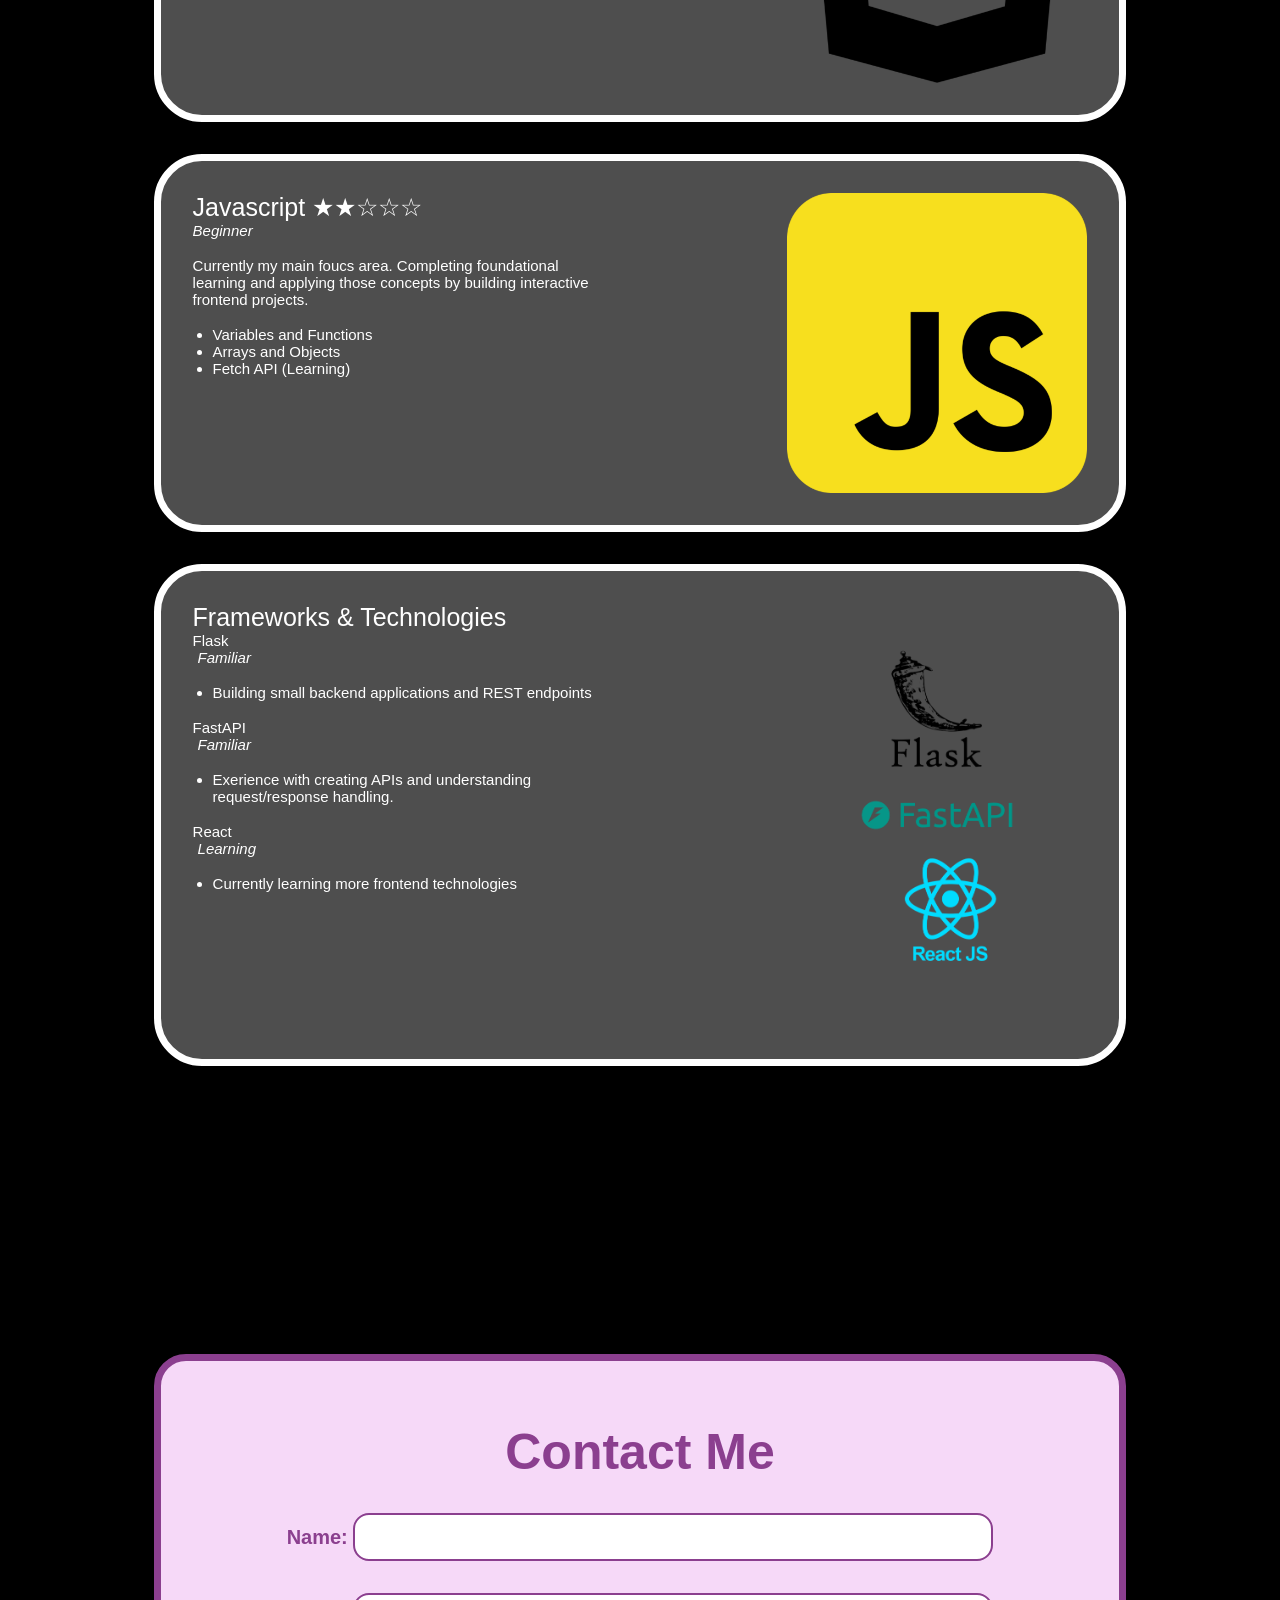
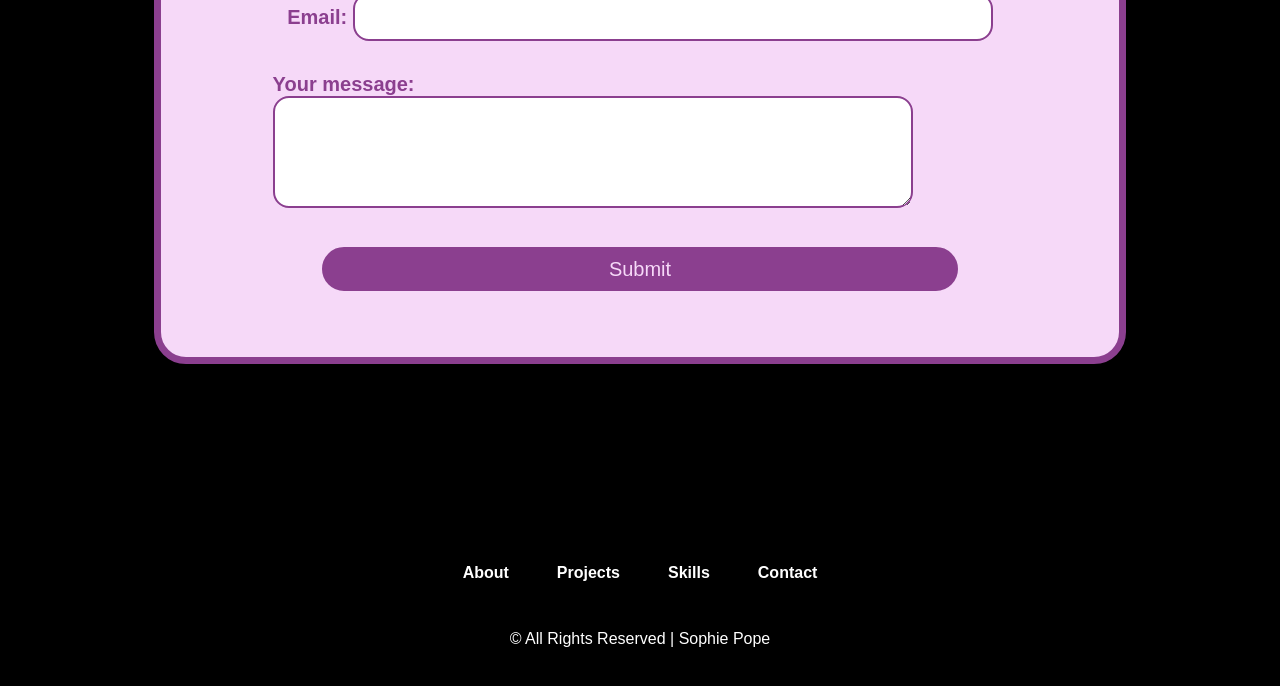
==== commit 585b19ae: "updating links and tidying code" ====
--- a/index.html
+++ b/index.html
@@ -175,7 +175,7 @@
           <img src="images/projects/finance.jpg" alt="finance-image">
 
           <div class="btn-group">
-            <a class="btn" href="finance-tracker-demo.html">Live Demo</a>
+            <a class="btn" href="demo-pages/finance-tracker-demo.html">Live Demo</a>
             <a class="btn" href="https://github.com/sophpope/Finance_Tracker.git" target="_blank">GitHub Repo</a>
           </div>
         </div>
@@ -208,7 +208,7 @@
           <img src="images/projects/time.jpg" alt="time-image">
 
           <div class="btn-group">
-            <a class="btn" href="time_tracker_demo.html">Live Demo</a>
+            <a class="btn" href="demo-pages/time_tracker_demo.html">Live Demo</a>
             <a class="btn" href="https://github.com/sophpope/time_tracker.git" target="_blank">GitHub Repo</a>
           </div>
         </div>
@@ -254,7 +254,7 @@
           <img src="images/projects/fitness.png" alt="fitness-image">
 
           <div class="btn-group">
-            <a class="btn" href="fitness-app-demo.html">Live Demo</a>
+            <a class="btn" href="demo-pages/fitness-app-demo.html">Live Demo</a>
             <a class="btn" href="https://github.com/sophpope/Workouts.git" target="_blank">GitHub Repo</a>
           </div>
         </div>
@@ -291,7 +291,7 @@
           <img src="images/projects/astro-academy.png" alt="Astro Academy">
 
           <div class="btn-group">
-            <a href="astro-academy-demo.html" class="btn">Live Video</a>
+            <a href="demo-pages/astro-academy-demo.html" class="btn">Live Video</a>
           </div>
         </div>
 
@@ -329,8 +329,7 @@
           <img src="images/projects/portfolio-web.png" alt="portfolio">
 
           <div class="btn-group">
-            <div class="btn">Live Demo</div>
-            <div class="btn">GitHub Repo</div>
+            <a href="https://github.com/sophpope/portfolioWebsite.git" class="btn">Git Hub Repo</a>
           </div>
         </div>
 
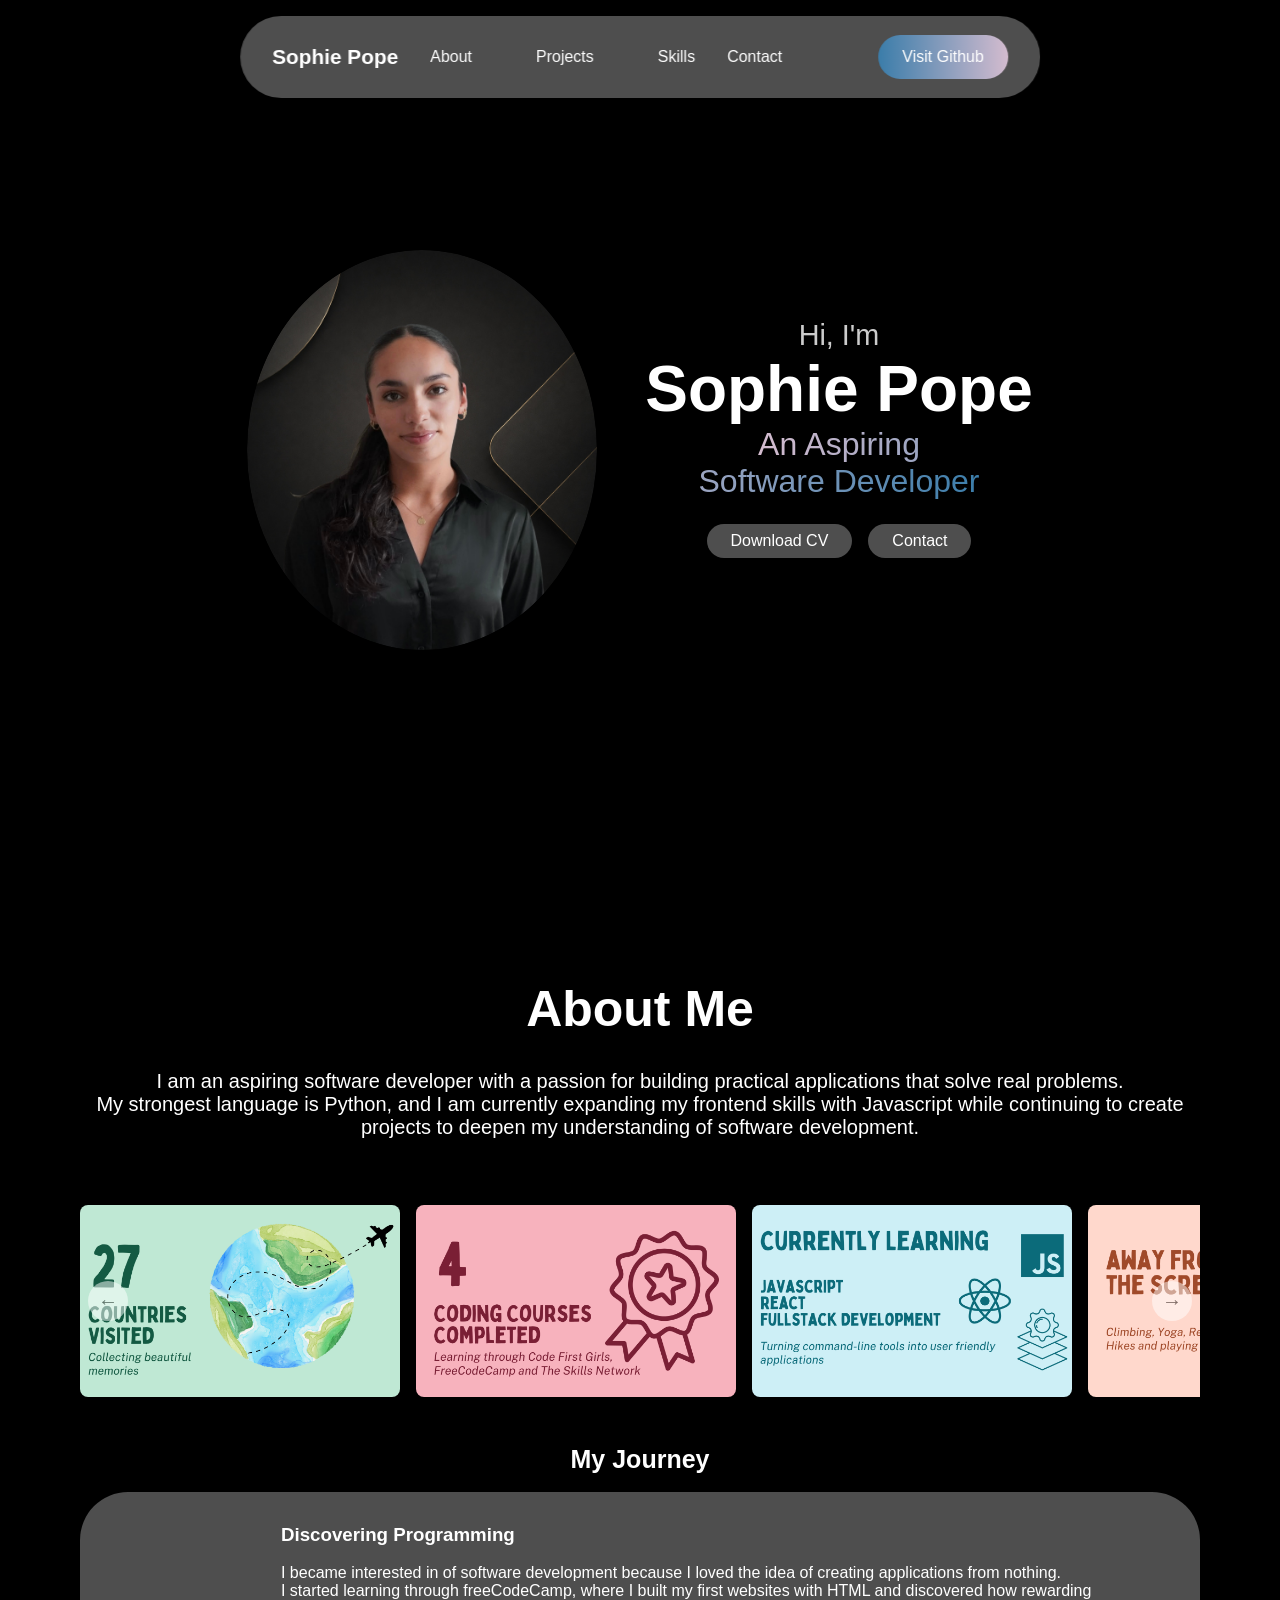
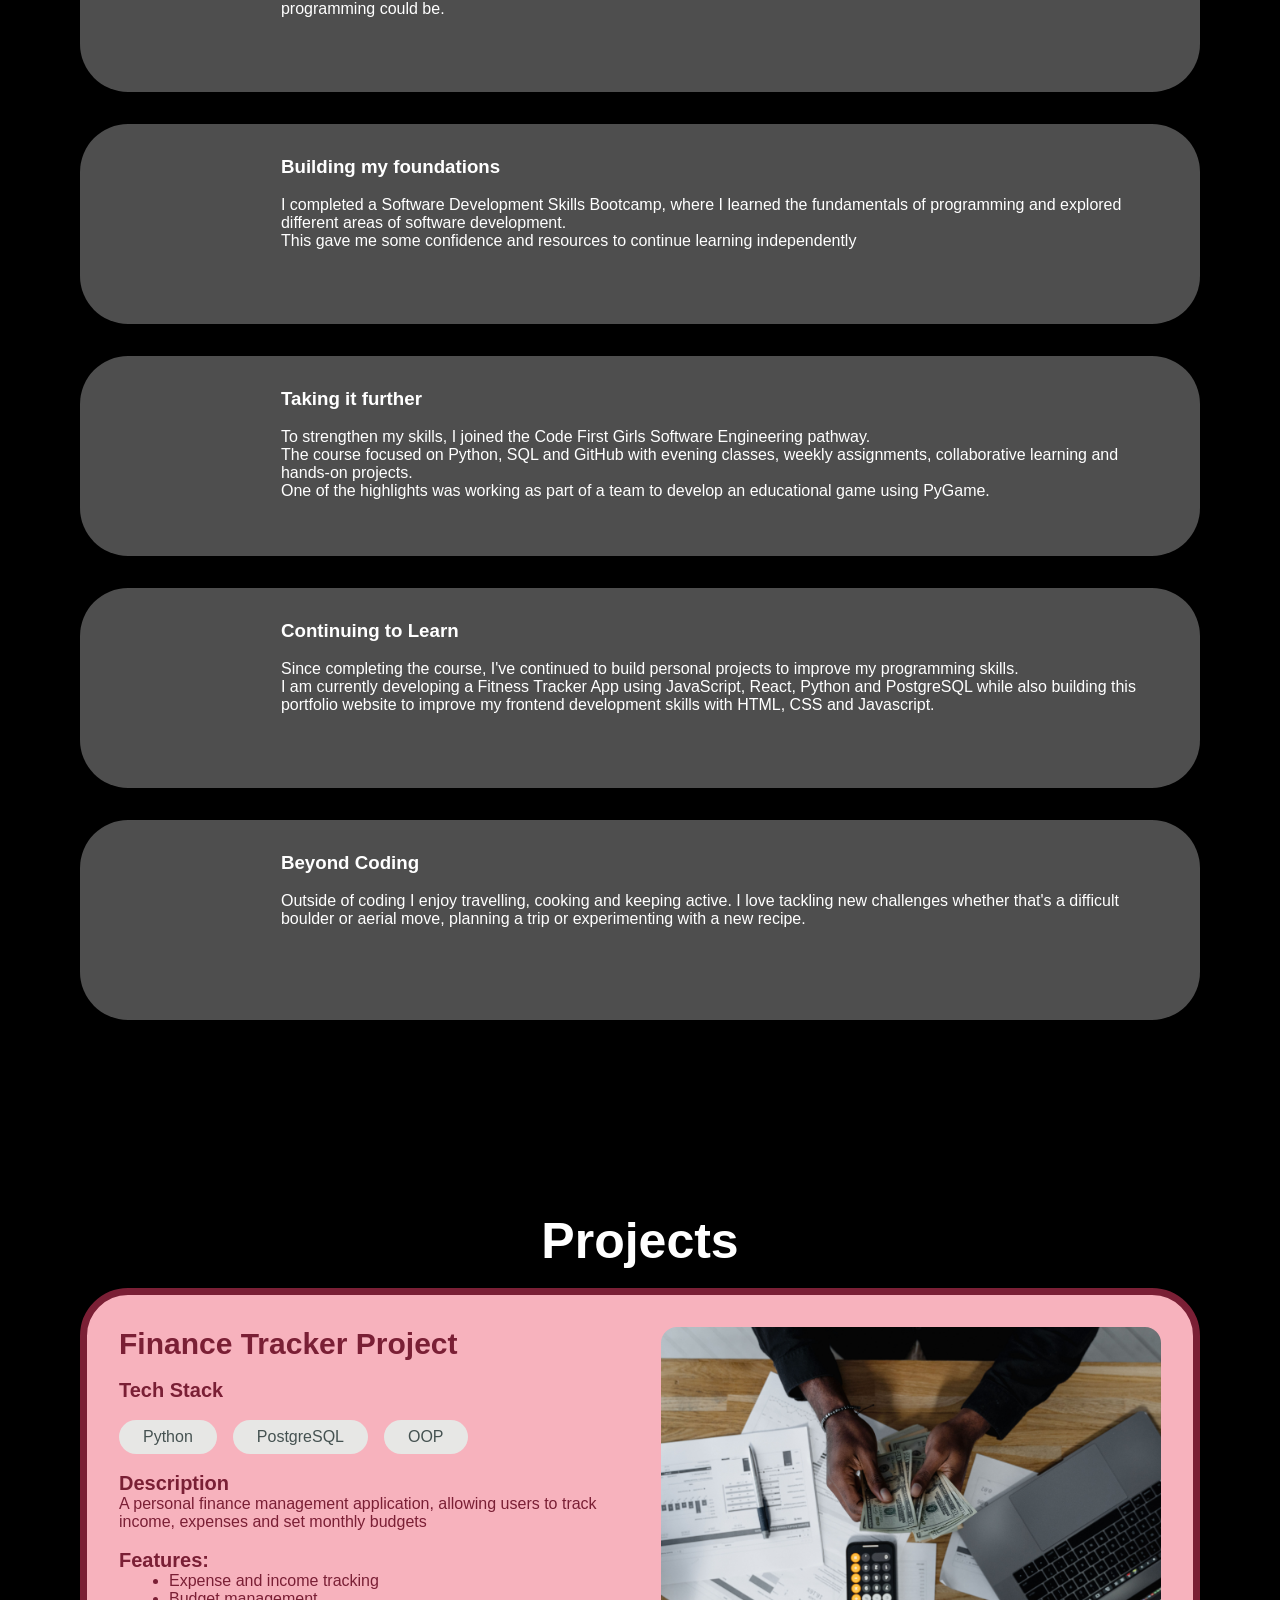
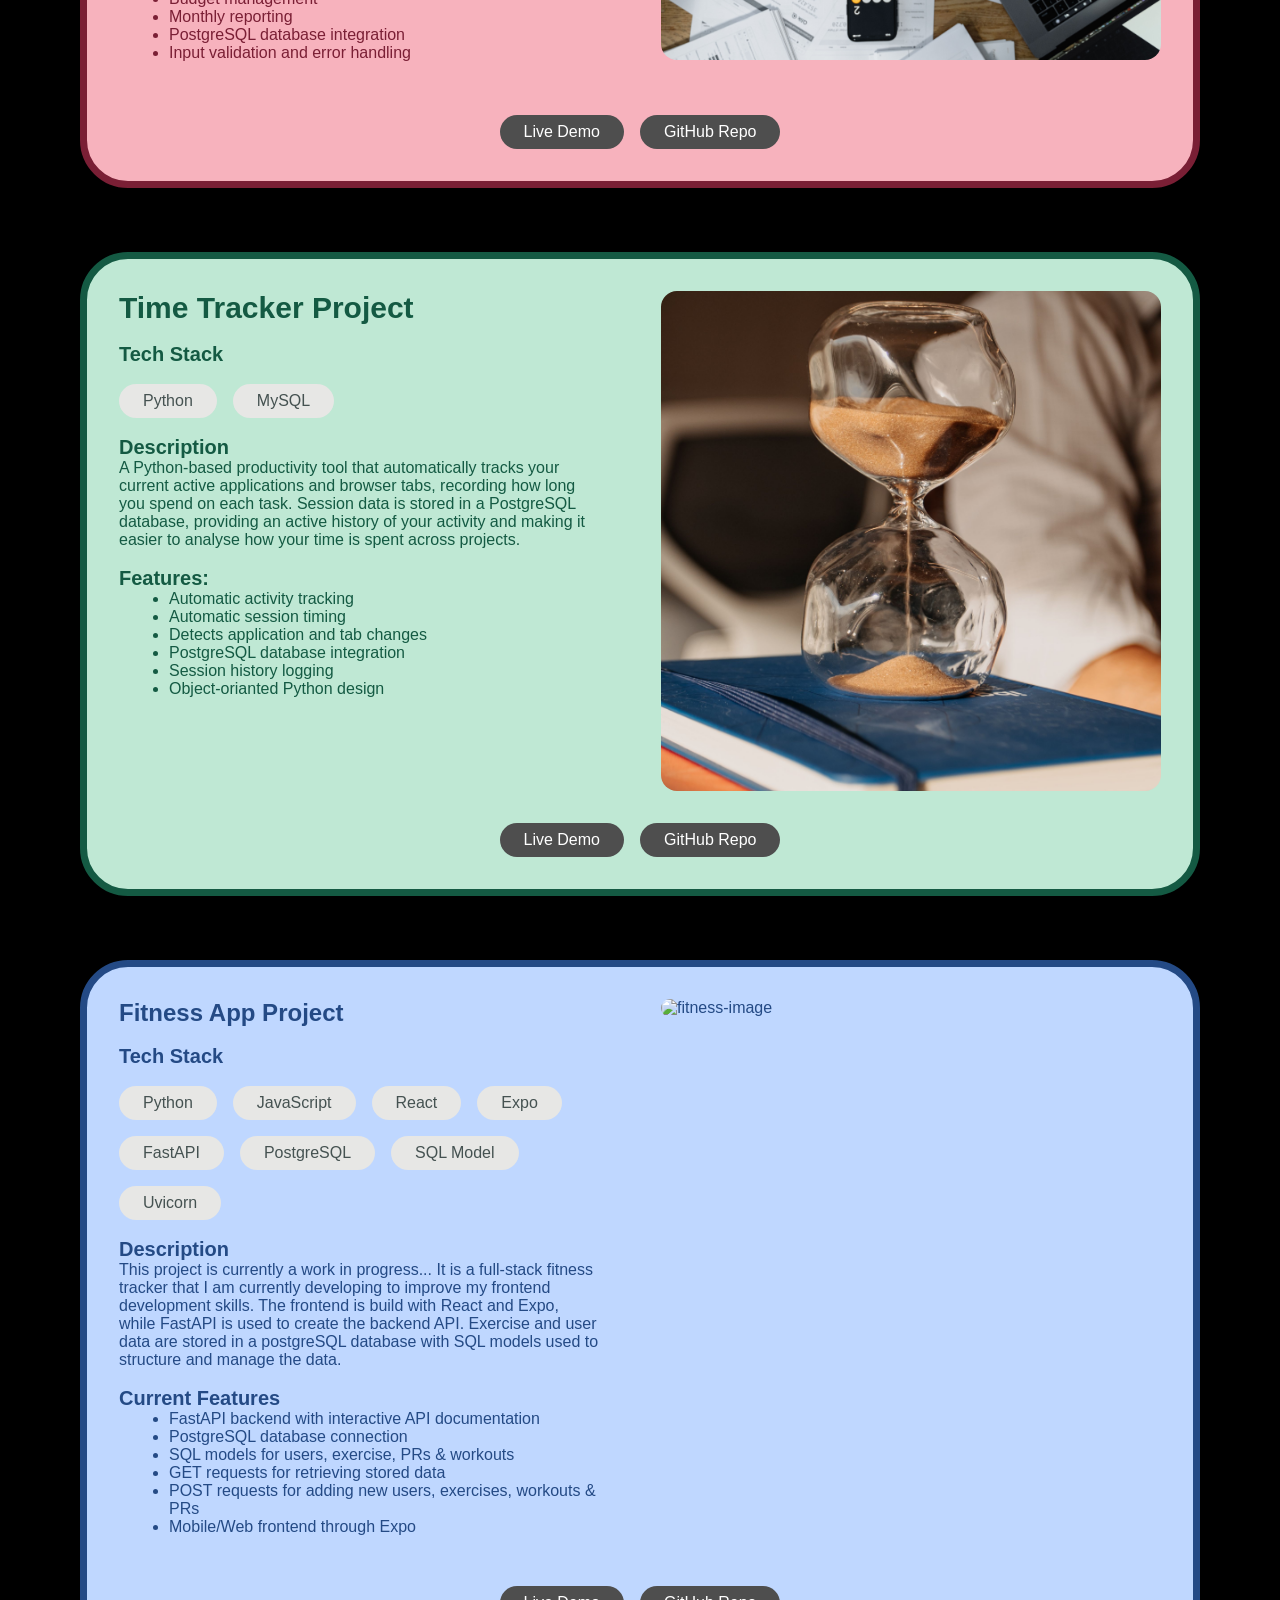
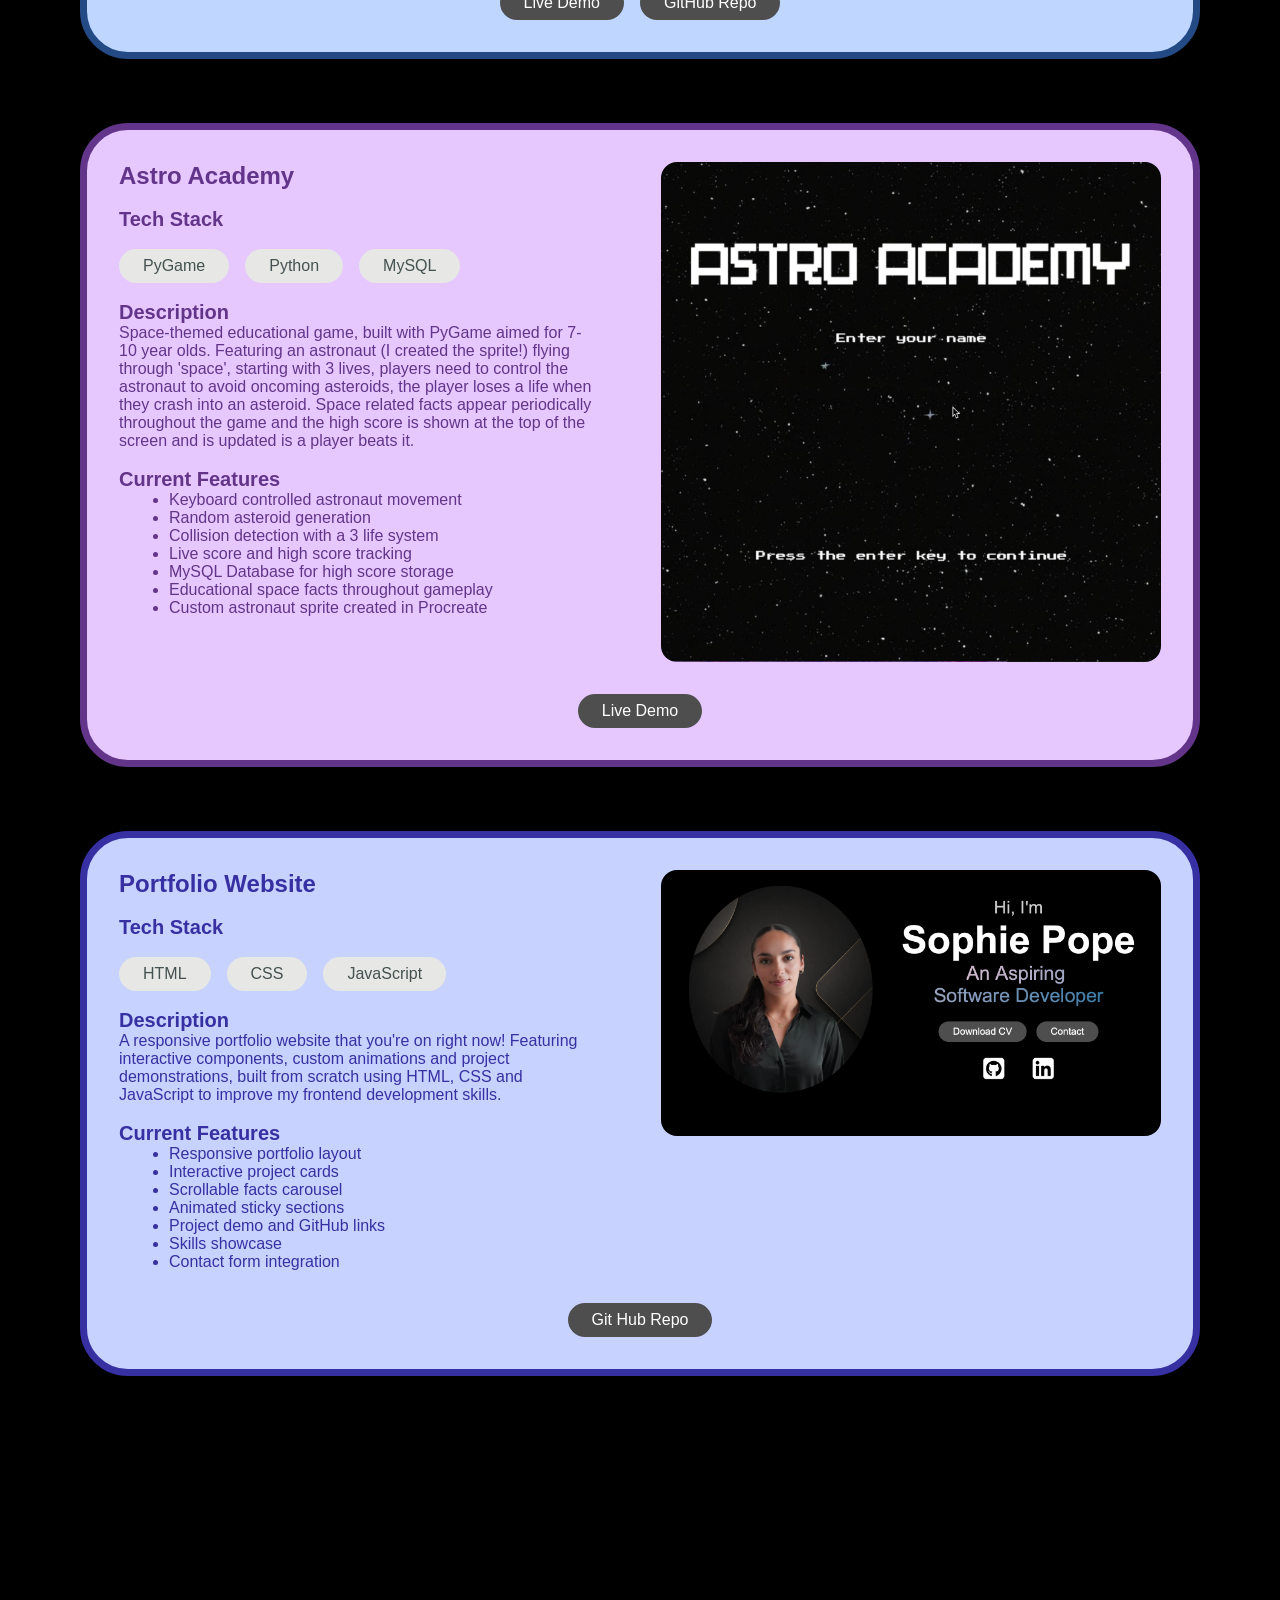
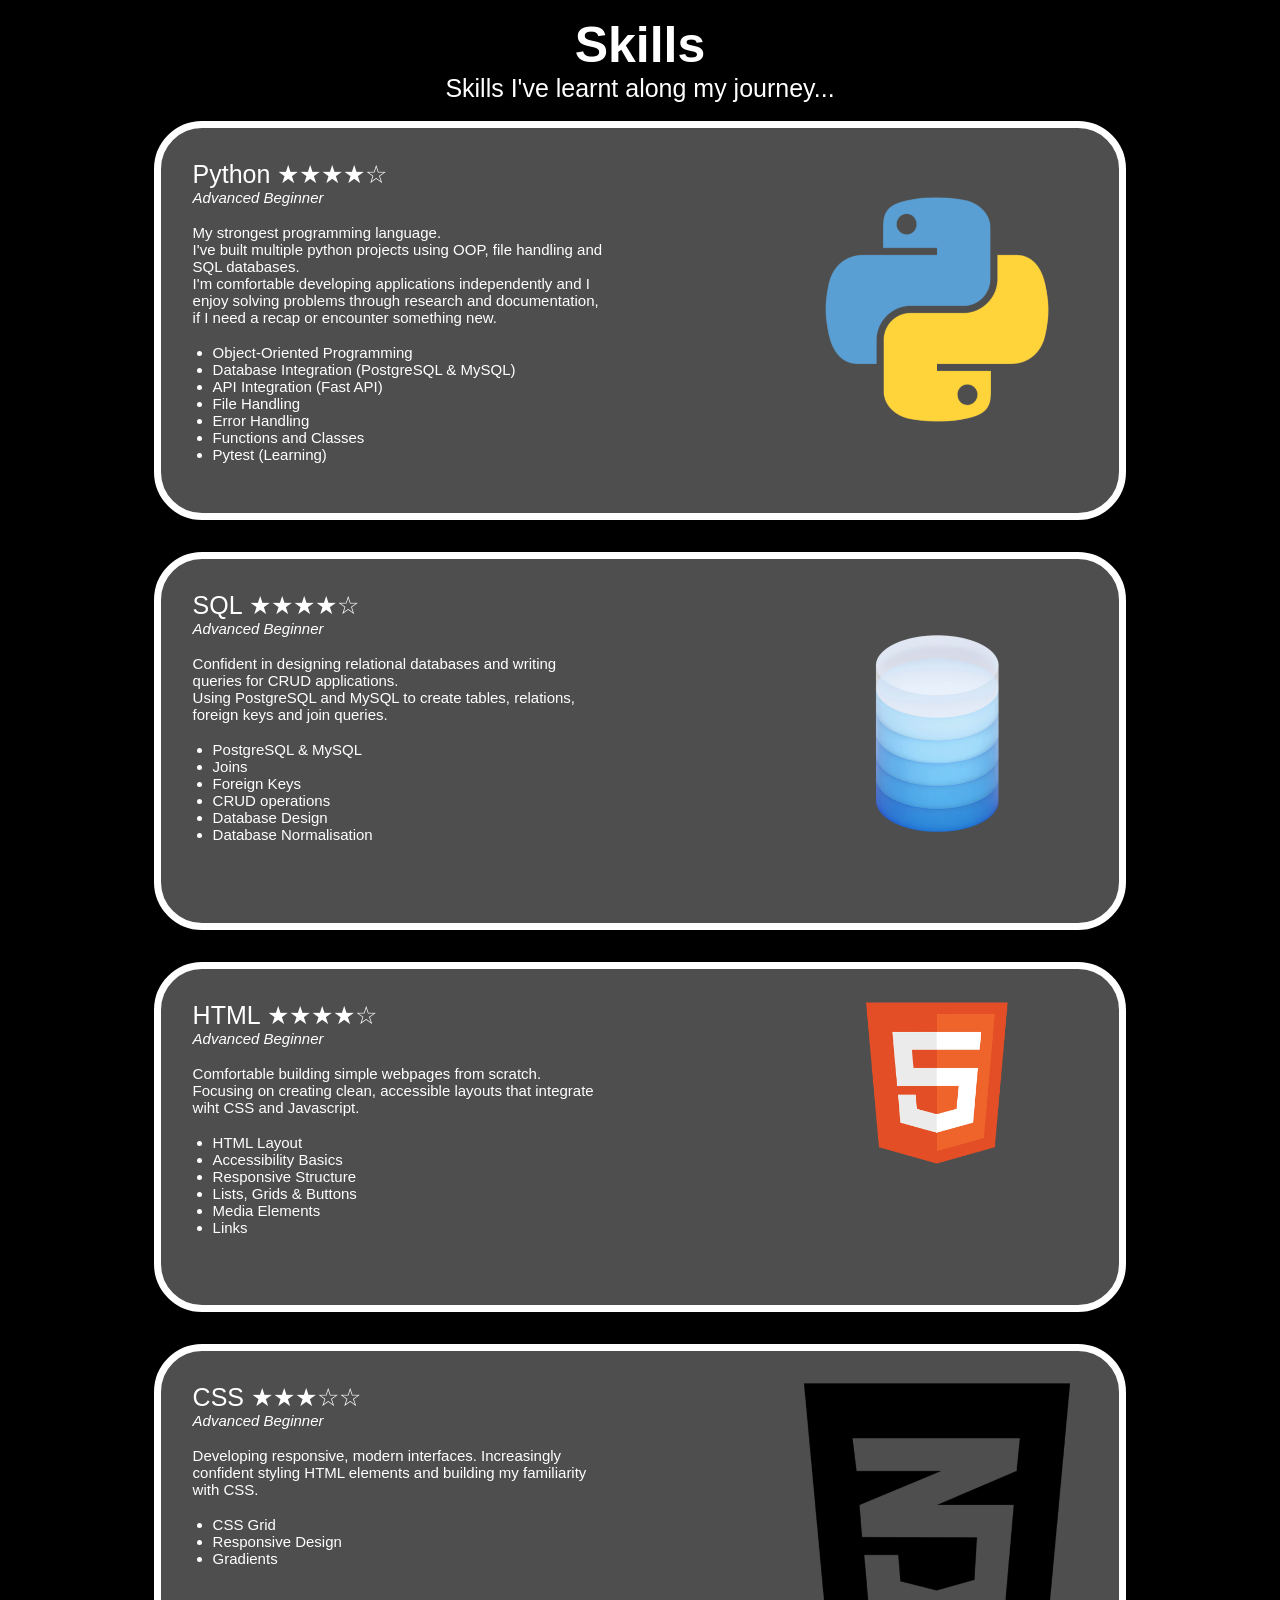
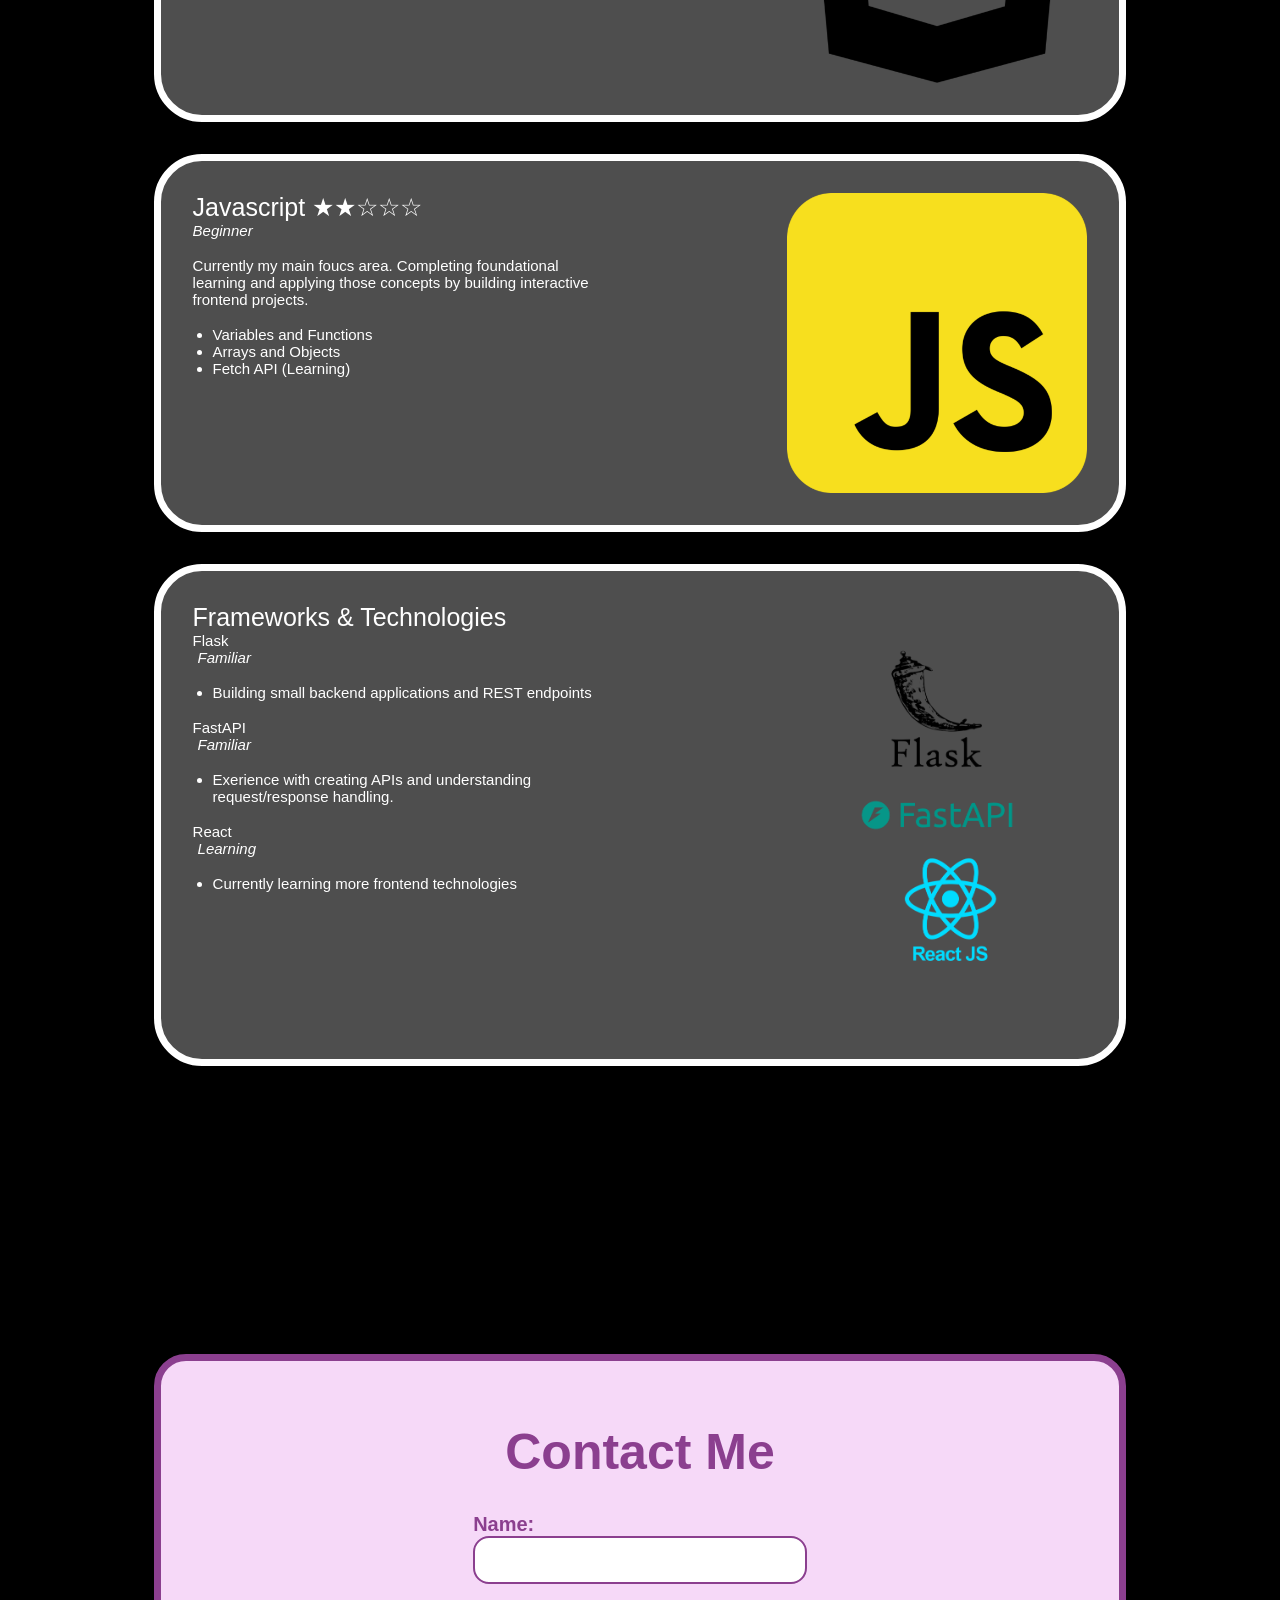
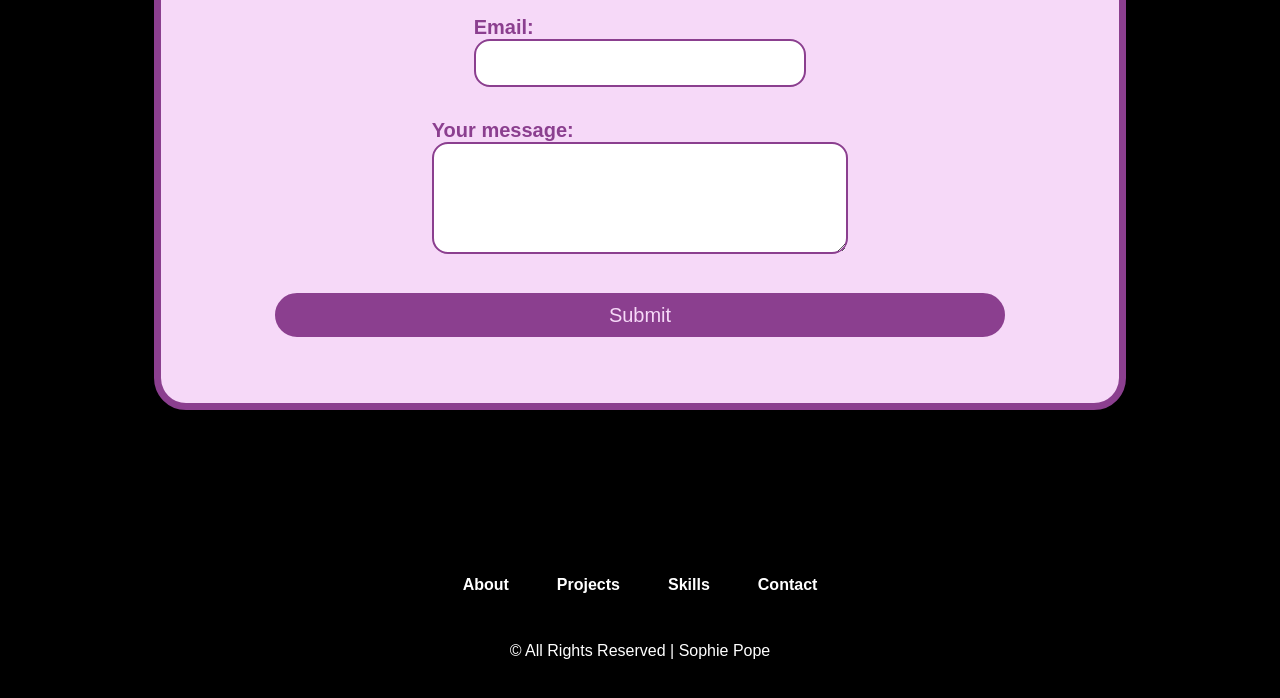
==== commit d7feec43: "making adjustments for mobile/smaller screens" ====
--- a/index.html
+++ b/index.html
@@ -291,7 +291,7 @@
           <img src="images/projects/astro-academy.png" alt="Astro Academy">
 
           <div class="btn-group">
-            <a href="demo-pages/astro-academy-demo.html" class="btn">Live Video</a>
+            <a href="demo-pages/astro-academy-demo.html" class="btn">Live Demo</a>
           </div>
         </div>
 
--- a/styles.css
+++ b/styles.css
@@ -374,7 +374,7 @@
 .about-icon{
   padding-top: 10px;
   padding-left: 10px;
-  font-size: 4rem;
+  font-size: 2.5rem;
   align-items: center;
   grid-column: 1;
   grid-row: 1;
@@ -632,6 +632,7 @@
   border-width: 7px;
   border-style: solid;
   color: #8B3F8F;
+  padding: 2rem 1rem;
 }
 
 
@@ -650,7 +651,7 @@
 input{
   border-radius: 1rem;
   height: 3rem;
-  width: 40rem;
+  width: 100%;
   font-size: 20px;
   border-width: 2px;
   border-style: solid;
@@ -661,7 +662,7 @@
 textarea{
   border-radius: 1rem;
   height: 7rem;
-  width: 40rem;
+  width: 100%;
   font-size: 20px;
   border-width: 2px;
   border-style: solid;
@@ -677,7 +678,7 @@
 
 .form-btn{
   border-radius: 2rem;
-  width: 40rem;
+  width: 100%;
   height: 3rem;
   background-color: #8B3F8F;
   font-size: 20px;
@@ -794,30 +795,98 @@
 @media(max-width:768px){
   header{
     gap: 1rem;
-    padding: 1rem 1rem;
-  }
+    padding: 1rem;
+  }
+
   header .logo{
     font-size: 1rem;
   }
   header .visit-btn{
     display: none;
   }
-  .about-container{
+  .about .about-container{
+    width: 100%;
     flex-direction:column;
-  }
-  .input-box input{
-    padding: 1rem 2rem;
-    font-size: 1.8rem;
-  }
-  .input-box input::placeholder{
-    font-size: 1.5rem;
-  }
-  .input-box i{
-    display: none;
-  }
+    padding: 0.5rem;
+  }
+
+  .about-me{
+    padding: 1rem;
+  }
+
+  .about-icon{
+    padding-right: 0.5rem;
+    padding-left:0;
+  }
+  
+  .image-container{
+    width: 250px;
+    height: 290px;
+  }
+  
   .grid{
     grid-template-columns: repeat(1,1fr);
   }
+  section{
+    padding: 6rem 1.5rem;
+    width: 100%;
+    
+  }
+  .project-card{
+    position: relative;
+    top: auto;
+    width: 100%;
+    height: auto;
+    display: grid;
+    grid-template-columns: minmax(0, 1fr);
+    grid-template-areas: 
+    "image"
+    "text"
+    "buttons";
+    font-size: 15px;
+    justify-content: center;
+    text-align: center;
+  }
+  .project-card img{
+    width: 100%;
+    max-width:100%;
+    justify-self: center;
+  }
+
+  .projects{
+    padding: 1rem;
+  }
+  
+  .about-card{
+    position: relative;
+    top: auto;
+    width: 100%;
+
+  }
+  
+  .skills-grid-card{
+    position: relative;
+    grid-template-columns: 1fr;
+    text-align: center;
+    align-items: center;
+    height: auto;
+    display: grid;
+    grid-template-columns: minmax(0, 1fr);
+    grid-template-areas: 
+    "text"
+    "image";
+  }
+  .skills-grid-card img{
+    justify-self: center;
+    width: 90%;
+  }
+  .input-box{
+    padding: 1rem;
+  }
+  form{
+    padding: 0;
+  }
+
 
 }
 
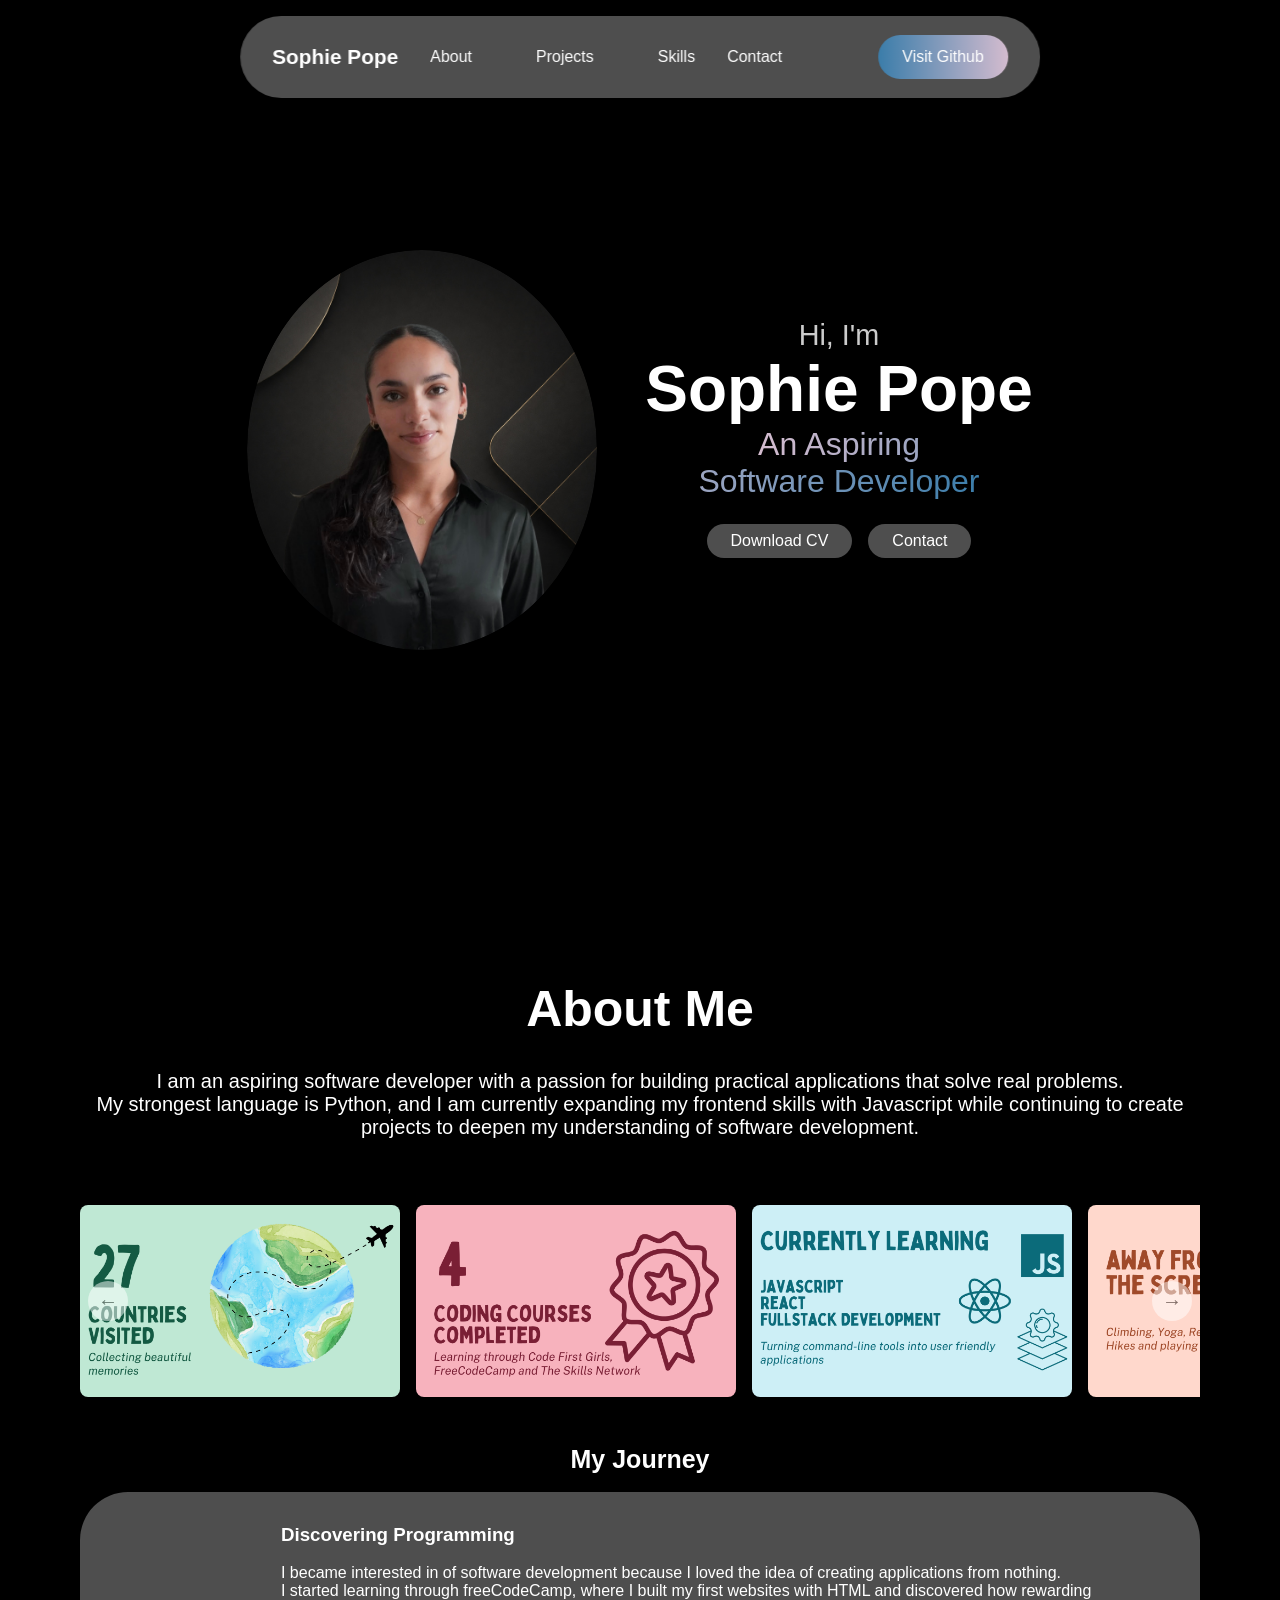
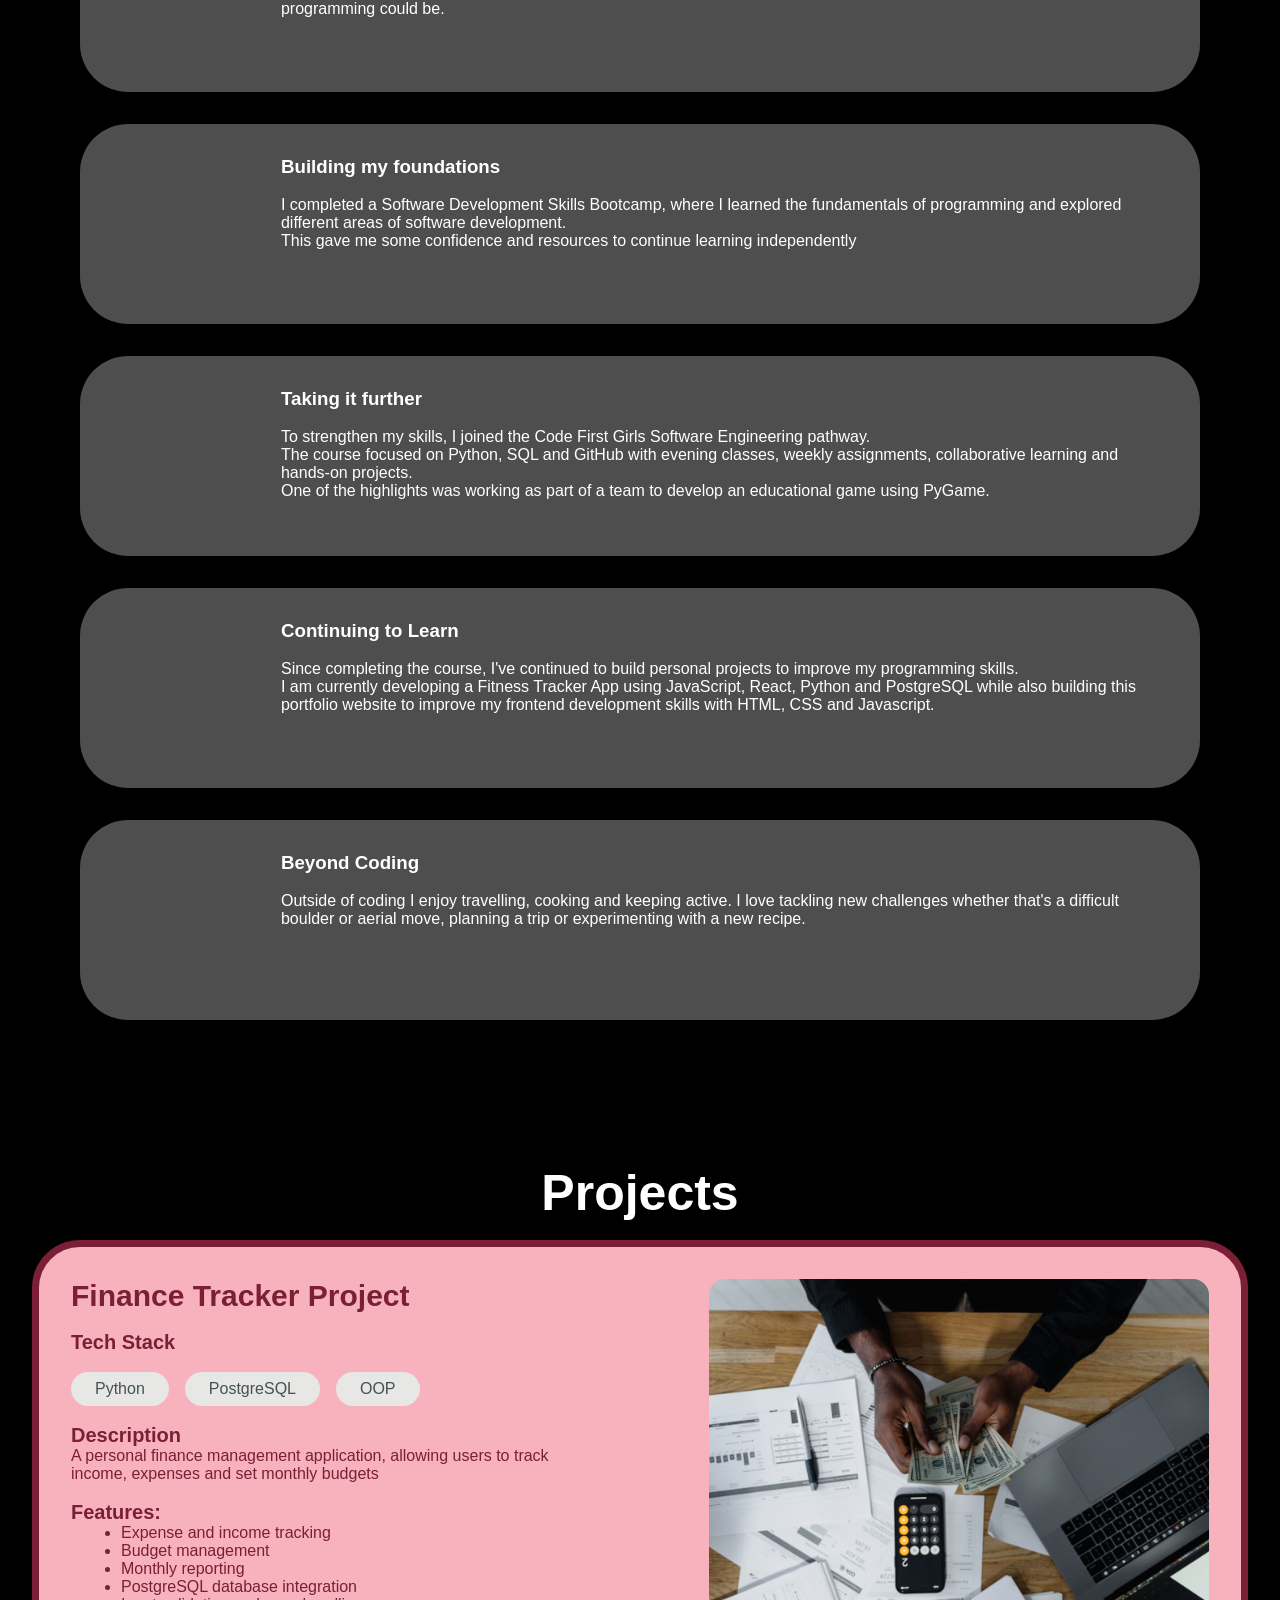
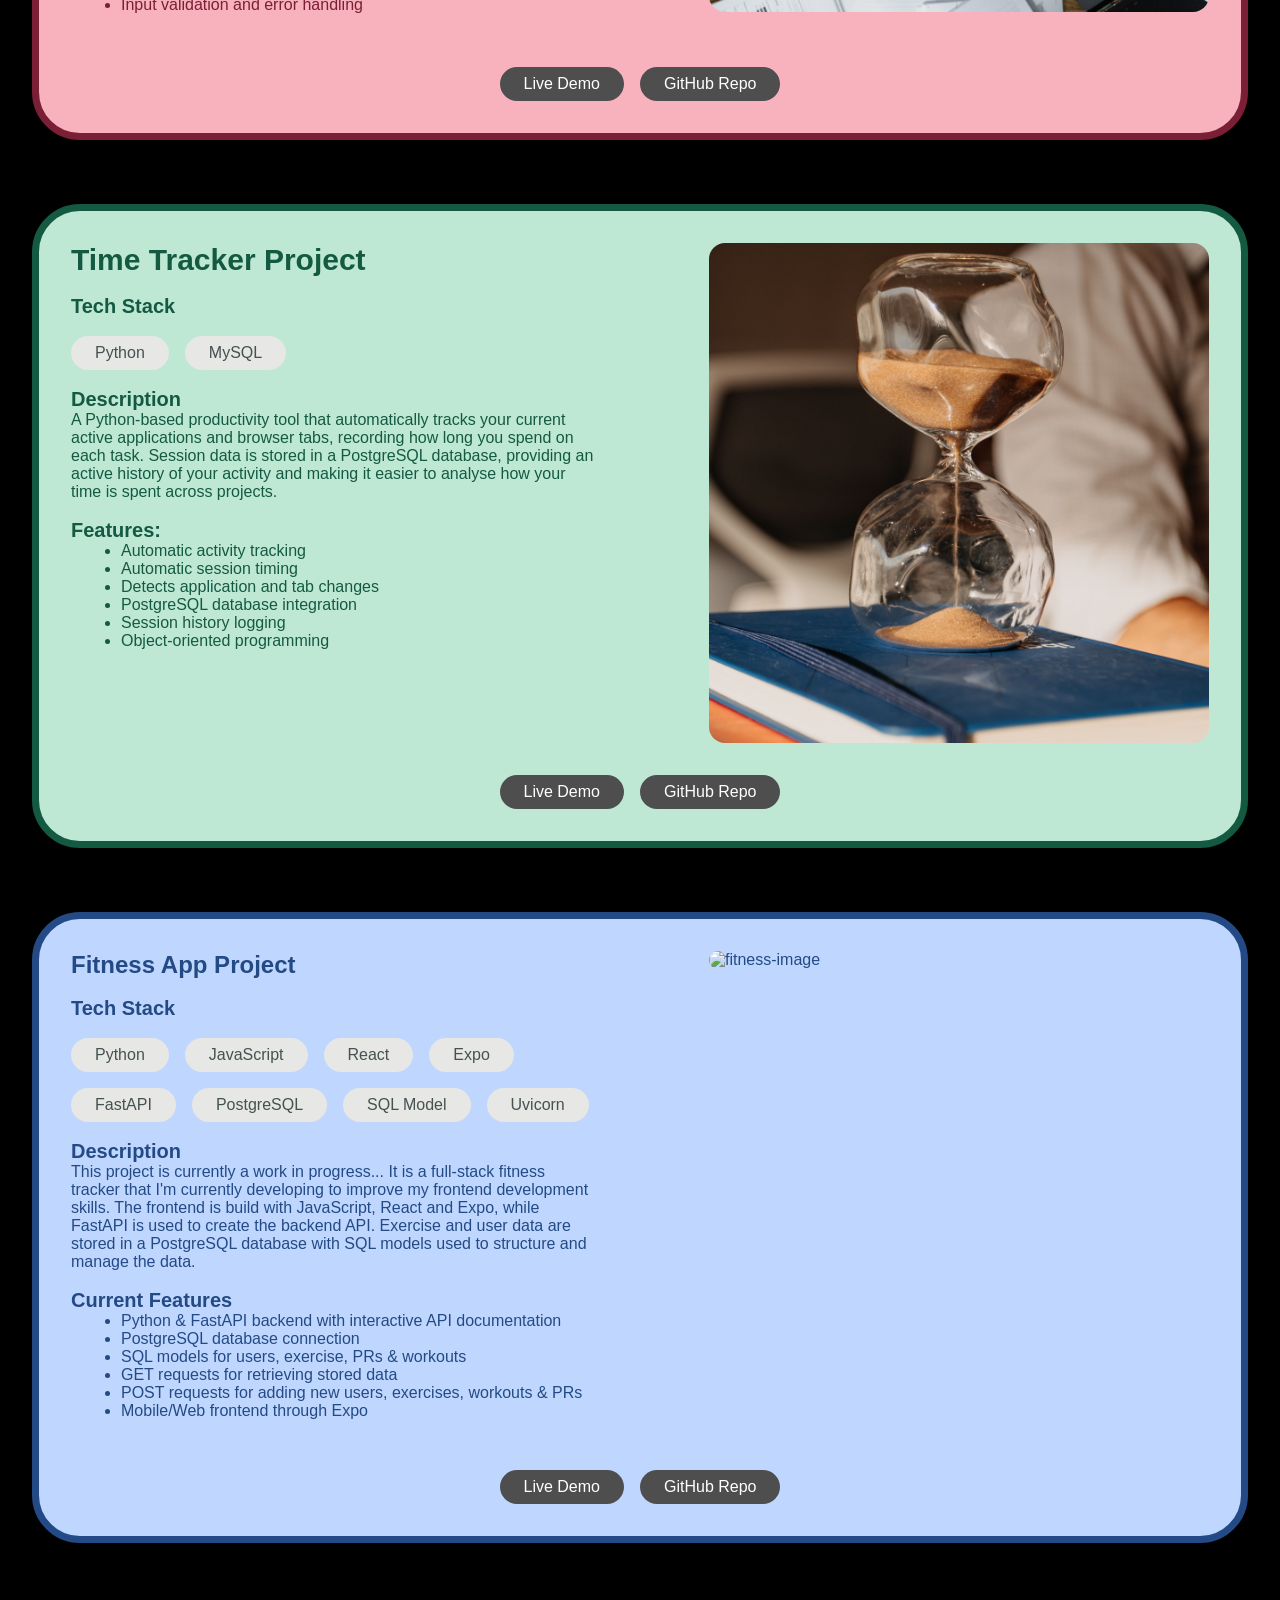
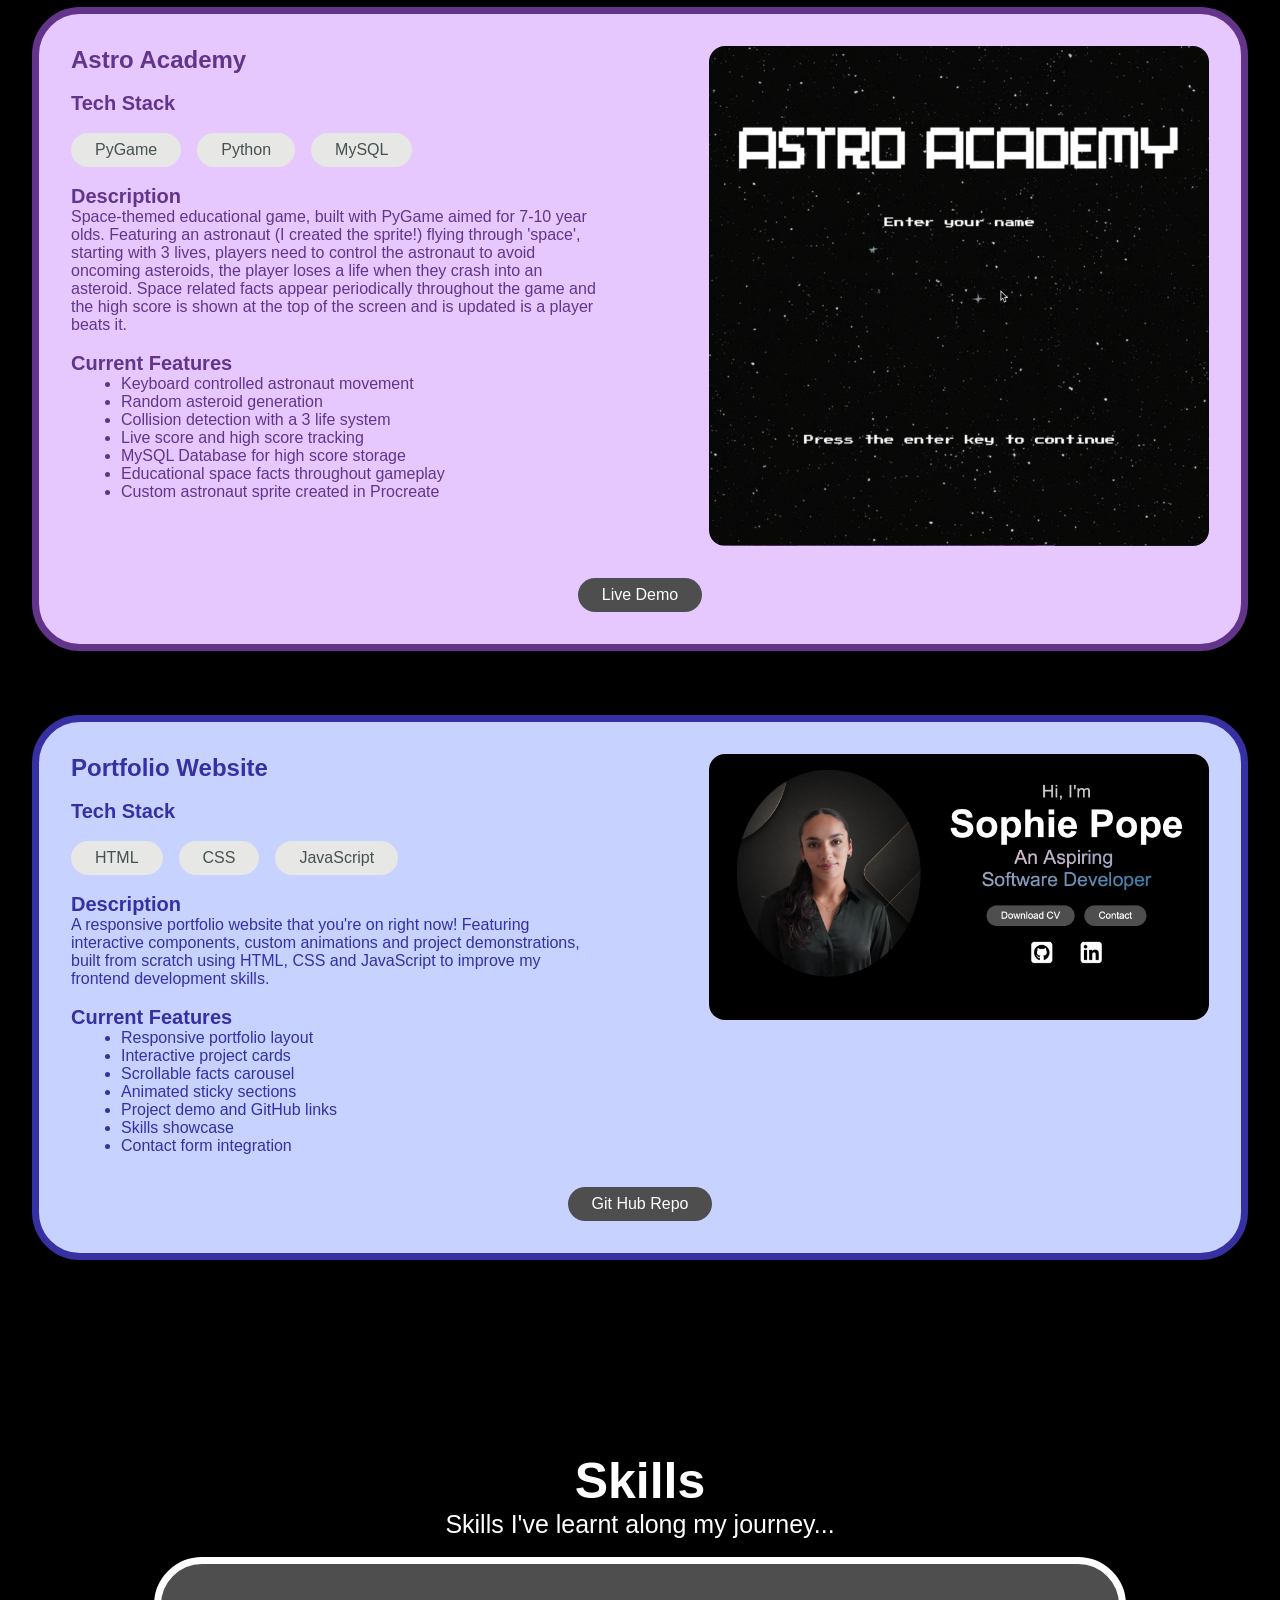
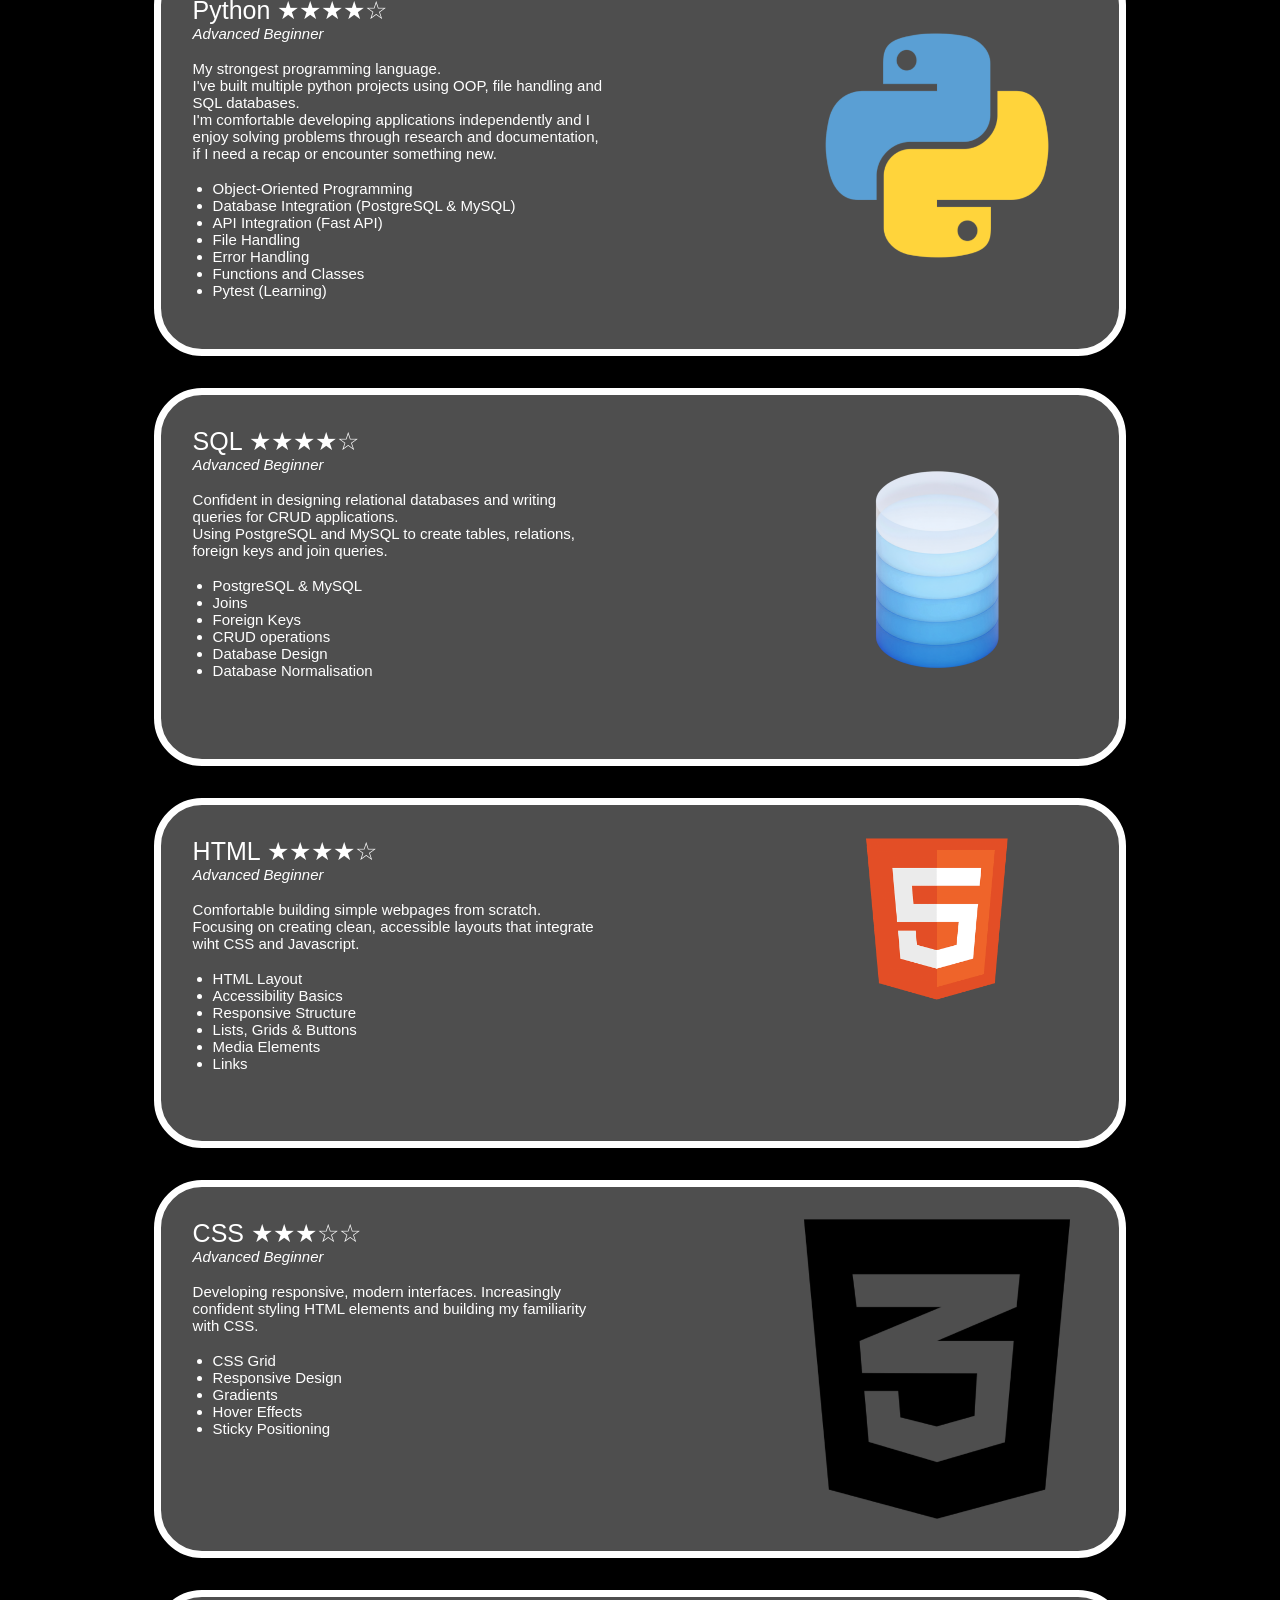
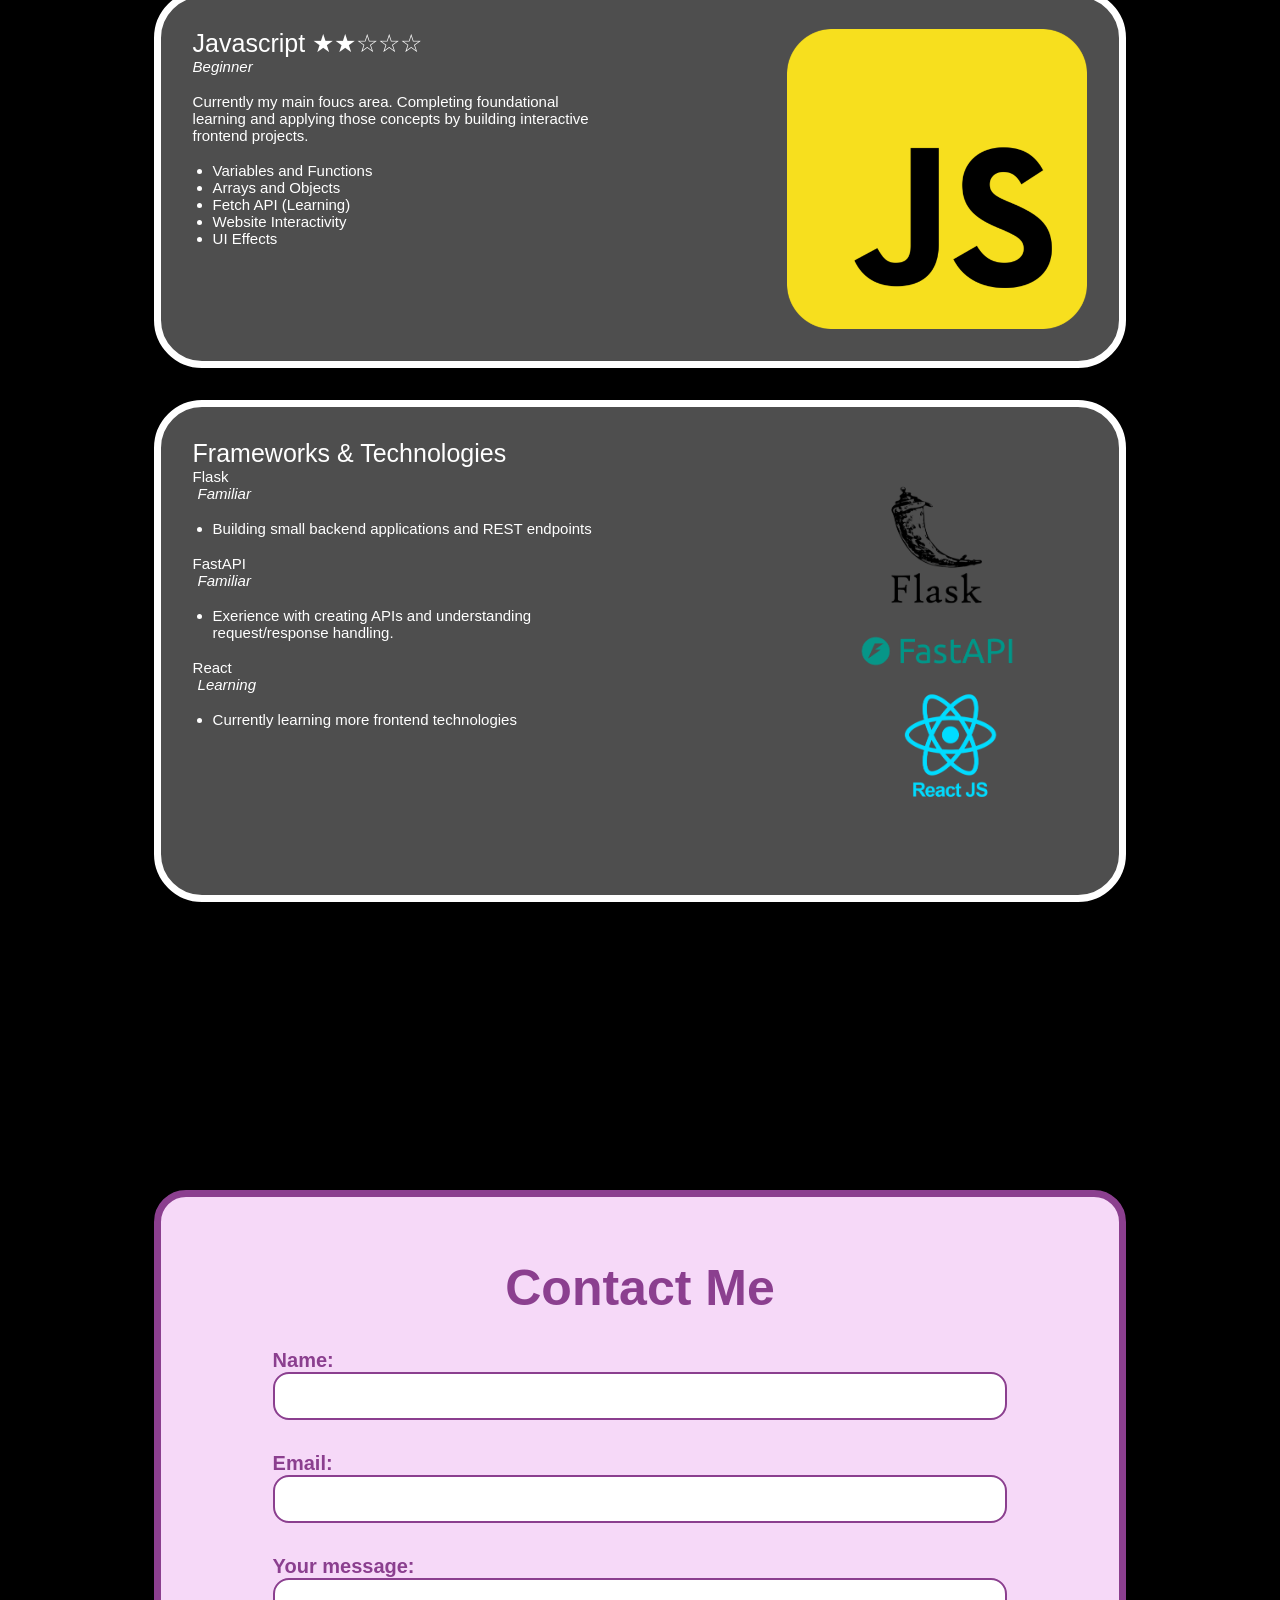
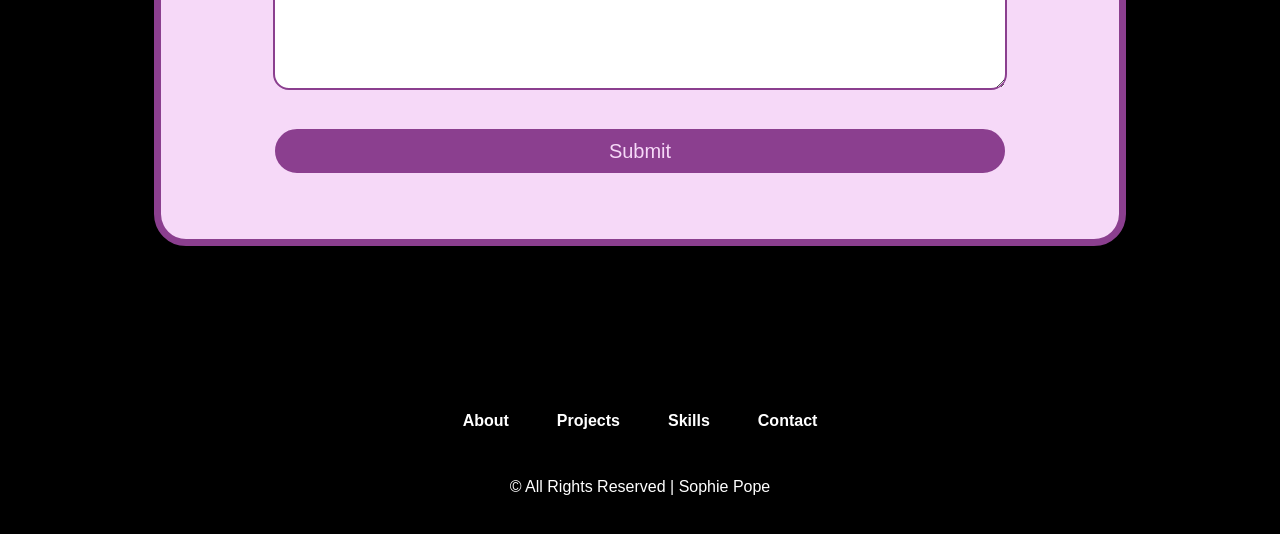
==== commit 6c9cc486: "adjustments" ====
--- a/index.html
+++ b/index.html
@@ -197,10 +197,10 @@
                 <ul>
                   <li>Automatic activity tracking</li>
                   <li>Automatic session timing</li>
-                  <li>Detects  application and tab changes</li>
+                  <li>Detects application and tab changes</li>
                   <li>PostgreSQL database integration</li>
                   <li>Session history logging</li>
-                  <li>Object-orianted Python design</li>
+                  <li>Object-oriented programming</li>
                 </ul>
             </div>
           </div>  
@@ -233,14 +233,14 @@
 
               <h2>Description</h2>
               <p>This project is currently a work in progress...
-                It is a full-stack fitness tracker that I am currently developing to improve my frontend development skills.
-
-                The frontend is build with React and Expo, while FastAPI is used to create the backend API. 
-                Exercise and user data are stored in a postgreSQL database with SQL models used to structure and manage the data. 
+                It is a full-stack fitness tracker that I'm currently developing to improve my frontend development skills.
+
+                The frontend is build with JavaScript, React and Expo, while FastAPI is used to create the backend API. 
+                Exercise and user data are stored in a PostgreSQL database with SQL models used to structure and manage the data. 
               </p><br>
               <h2>Current Features</h2>
               <ul>
-                <li>FastAPI backend with interactive API documentation</li>
+                <li>Python & FastAPI backend with interactive API documentation</li>
                 <li>PostgreSQL database connection</li>
                 <li>SQL models for users, exercise, PRs & workouts</li>
                 <li>GET requests for retrieving stored data </li>
@@ -409,6 +409,8 @@
               <li>CSS Grid</li>
               <li>Responsive Design</li>
               <li>Gradients</li>
+              <li>Hover Effects</li>
+              <li>Sticky Positioning</li>
             </ul><br>
           </div>
           <img src="images/skills/CSS.png" alt="css-icon"/>
@@ -423,6 +425,8 @@
               <li>Variables and Functions</li>
               <li>Arrays and Objects</li>
               <li>Fetch API (Learning)</li>
+              <li>Website Interactivity</li>
+              <li>UI Effects</li>
             </ul><br>
           </div>
           <img src="images/skills/javascript.png" alt="javascript-logo" >
--- a/styles.css
+++ b/styles.css
@@ -403,7 +403,7 @@
 .projects{
   width: 100%;
   min-height: 100vh;
-  padding: 5rem;
+  padding: 2rem;
   color: white;
 }
 
@@ -633,6 +633,7 @@
   border-style: solid;
   color: #8B3F8F;
   padding: 2rem 1rem;
+  width: 100%;
 }
 
 
@@ -645,13 +646,12 @@
   gap: 2rem;
   border-radius: 3rem;
   padding: 2rem;
-  
 }
 
 input{
   border-radius: 1rem;
+  width: 100%;
   height: 3rem;
-  width: 100%;
   font-size: 20px;
   border-width: 2px;
   border-style: solid;
@@ -674,6 +674,7 @@
   font-size: 20px;
   font-weight: bold;
   text-align: left;
+  width: 100%;
 }
 
 .form-btn{
@@ -790,48 +791,16 @@
     font-size: 2.5rem;
   }
   
-}
-
-@media(max-width:768px){
-  header{
-    gap: 1rem;
-    padding: 1rem;
-  }
-
-  header .logo{
-    font-size: 1rem;
-  }
-  header .visit-btn{
-    display: none;
-  }
-  .about .about-container{
+  
+}
+
+@media(max-width:950px){
+  .project-card img{
     width: 100%;
-    flex-direction:column;
-    padding: 0.5rem;
-  }
-
-  .about-me{
-    padding: 1rem;
-  }
-
-  .about-icon{
-    padding-right: 0.5rem;
-    padding-left:0;
-  }
-  
-  .image-container{
-    width: 250px;
-    height: 290px;
-  }
-  
-  .grid{
-    grid-template-columns: repeat(1,1fr);
-  }
-  section{
-    padding: 6rem 1.5rem;
-    width: 100%;
-    
-  }
+    max-width:100%;
+    justify-self: center;
+  }
+
   .project-card{
     position: relative;
     top: auto;
@@ -847,16 +816,60 @@
     justify-content: center;
     text-align: center;
   }
+
+  .card-content li{
+    justify-content: center;
+    text-align: center;
+  }
+  
+  .projects{
+    padding: 1rem;
+  }
+}
+@media(max-width:768px){
+  header{
+    gap: 1rem;
+    padding: 1rem;
+  }
+
+  header .logo{
+    font-size: 1rem;
+  }
+  header .visit-btn{
+    display: none;
+  }
+  .about .about-container{
+    width: 100%;
+    flex-direction:column;
+    padding: 0.5rem;
+  }
+
+  .about-me{
+    padding: 1rem;
+  }
+
+  .about-icon{
+    padding-right: 0.5rem;
+    padding-left:0;
+  }
+  
+  .image-container{
+    justify-content: center;
+  }
+  .grid{
+    grid-template-columns: repeat(1,1fr);
+  }
+  section{
+    padding: 6rem 1.5rem;
+    width: 100%;
+    
+  }
+  
   .project-card img{
     width: 100%;
     max-width:100%;
     justify-self: center;
   }
-
-  .projects{
-    padding: 1rem;
-  }
-  
   .about-card{
     position: relative;
     top: auto;
@@ -886,7 +899,10 @@
   form{
     padding: 0;
   }
-
+  .github{
+    font-size: 20px;
+    padding: 1rem;
+  }
 
 }
 
